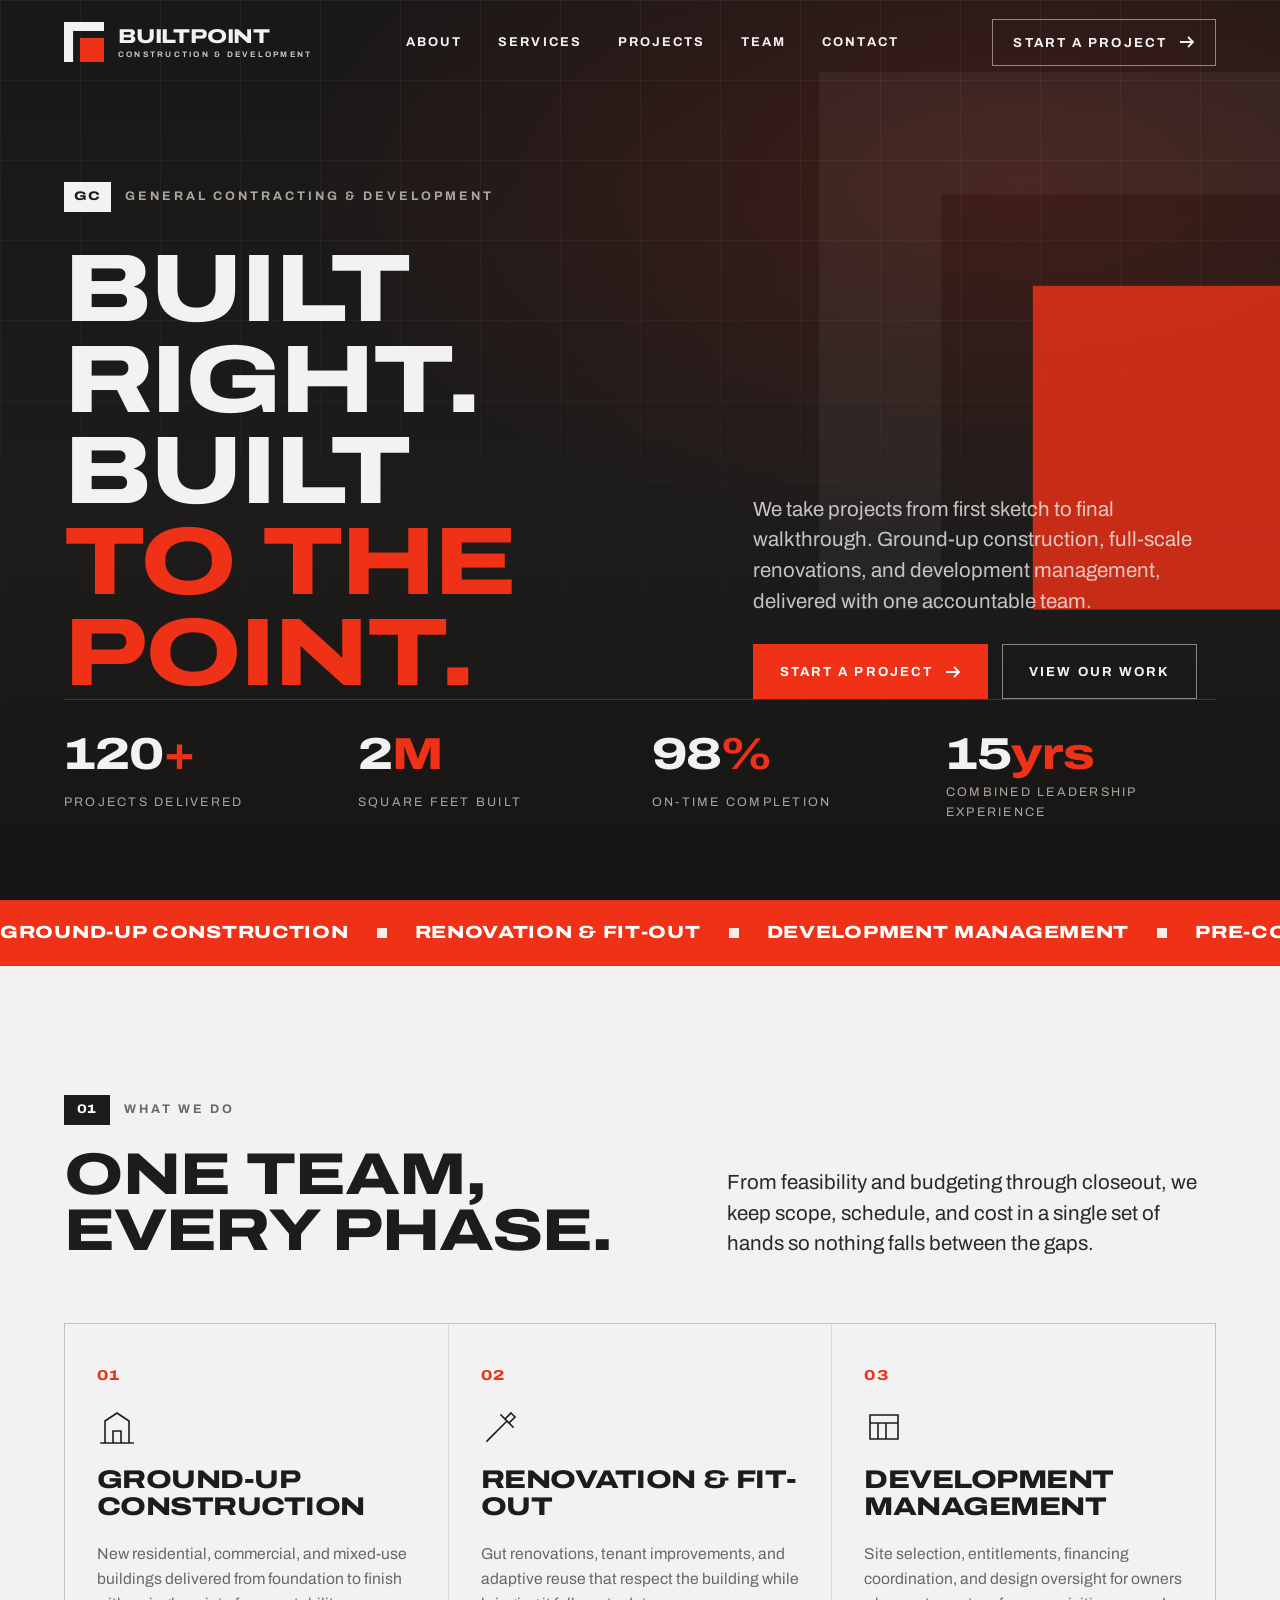
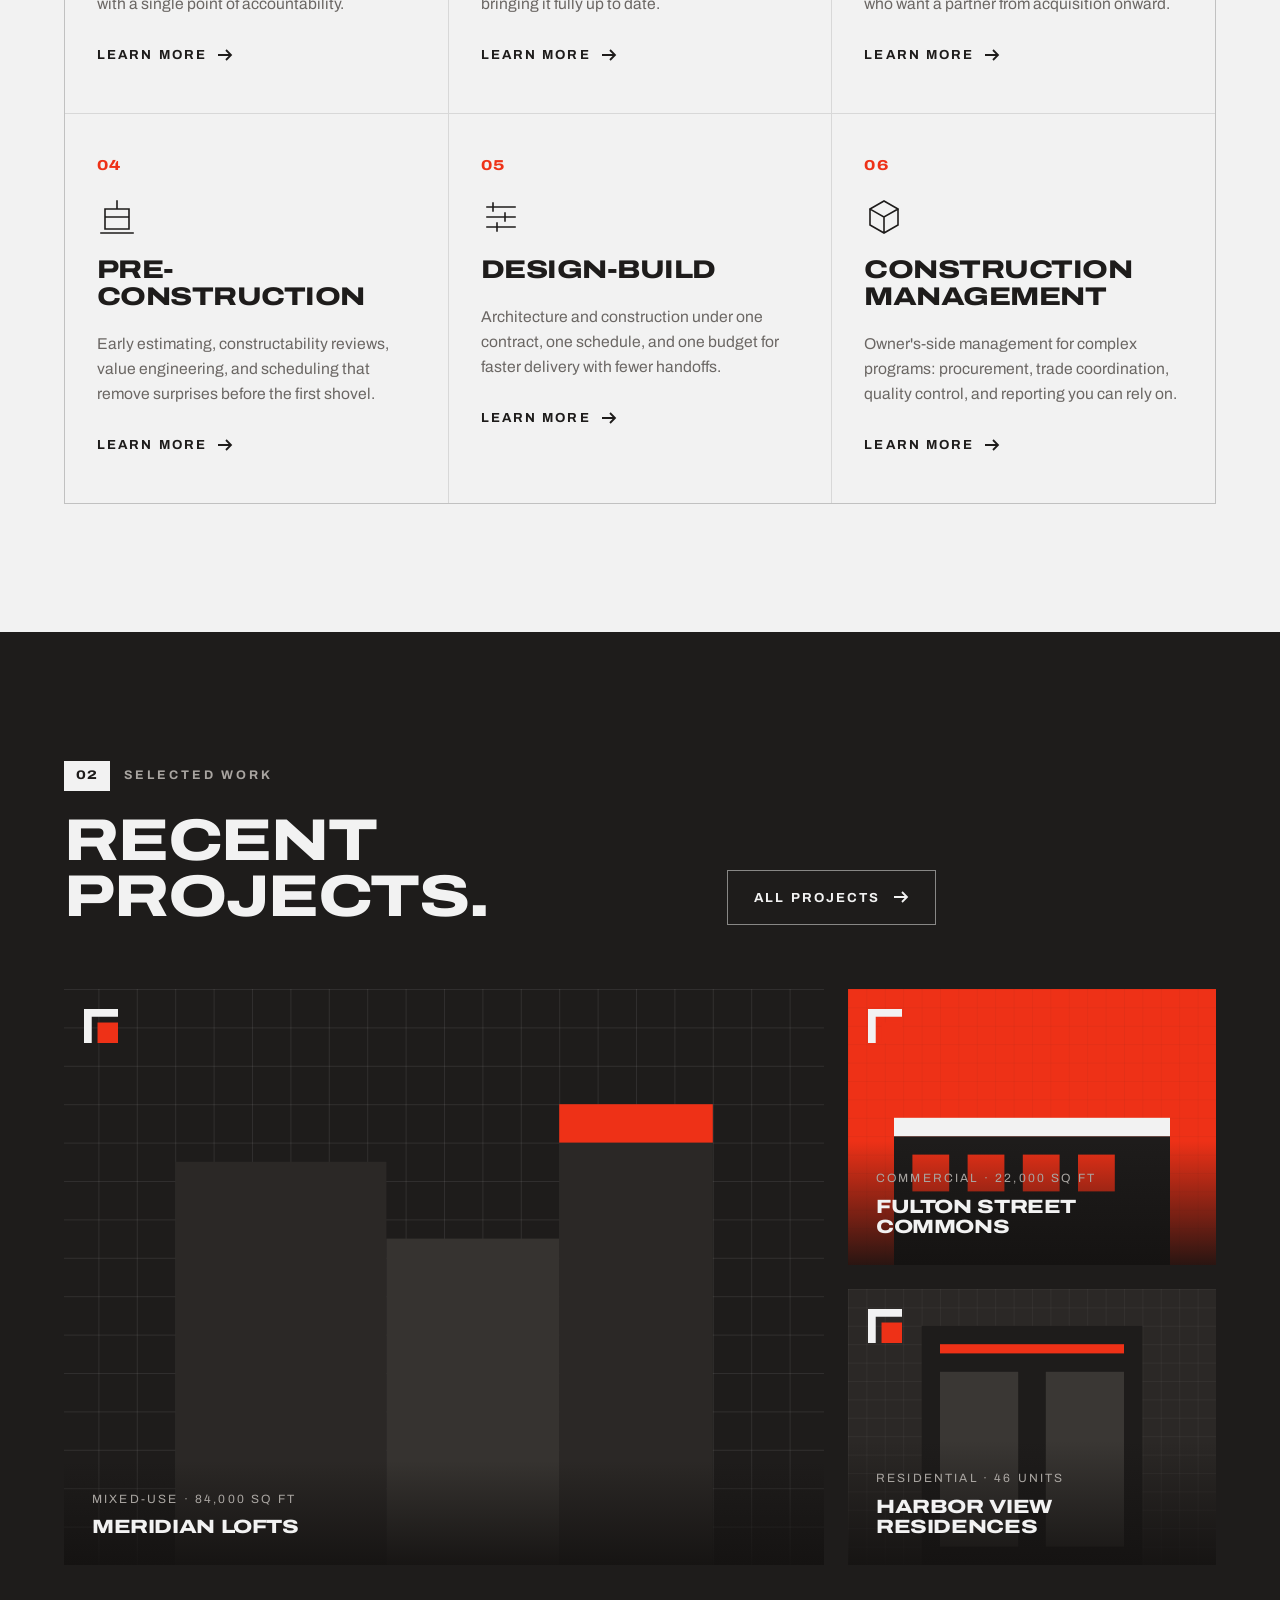
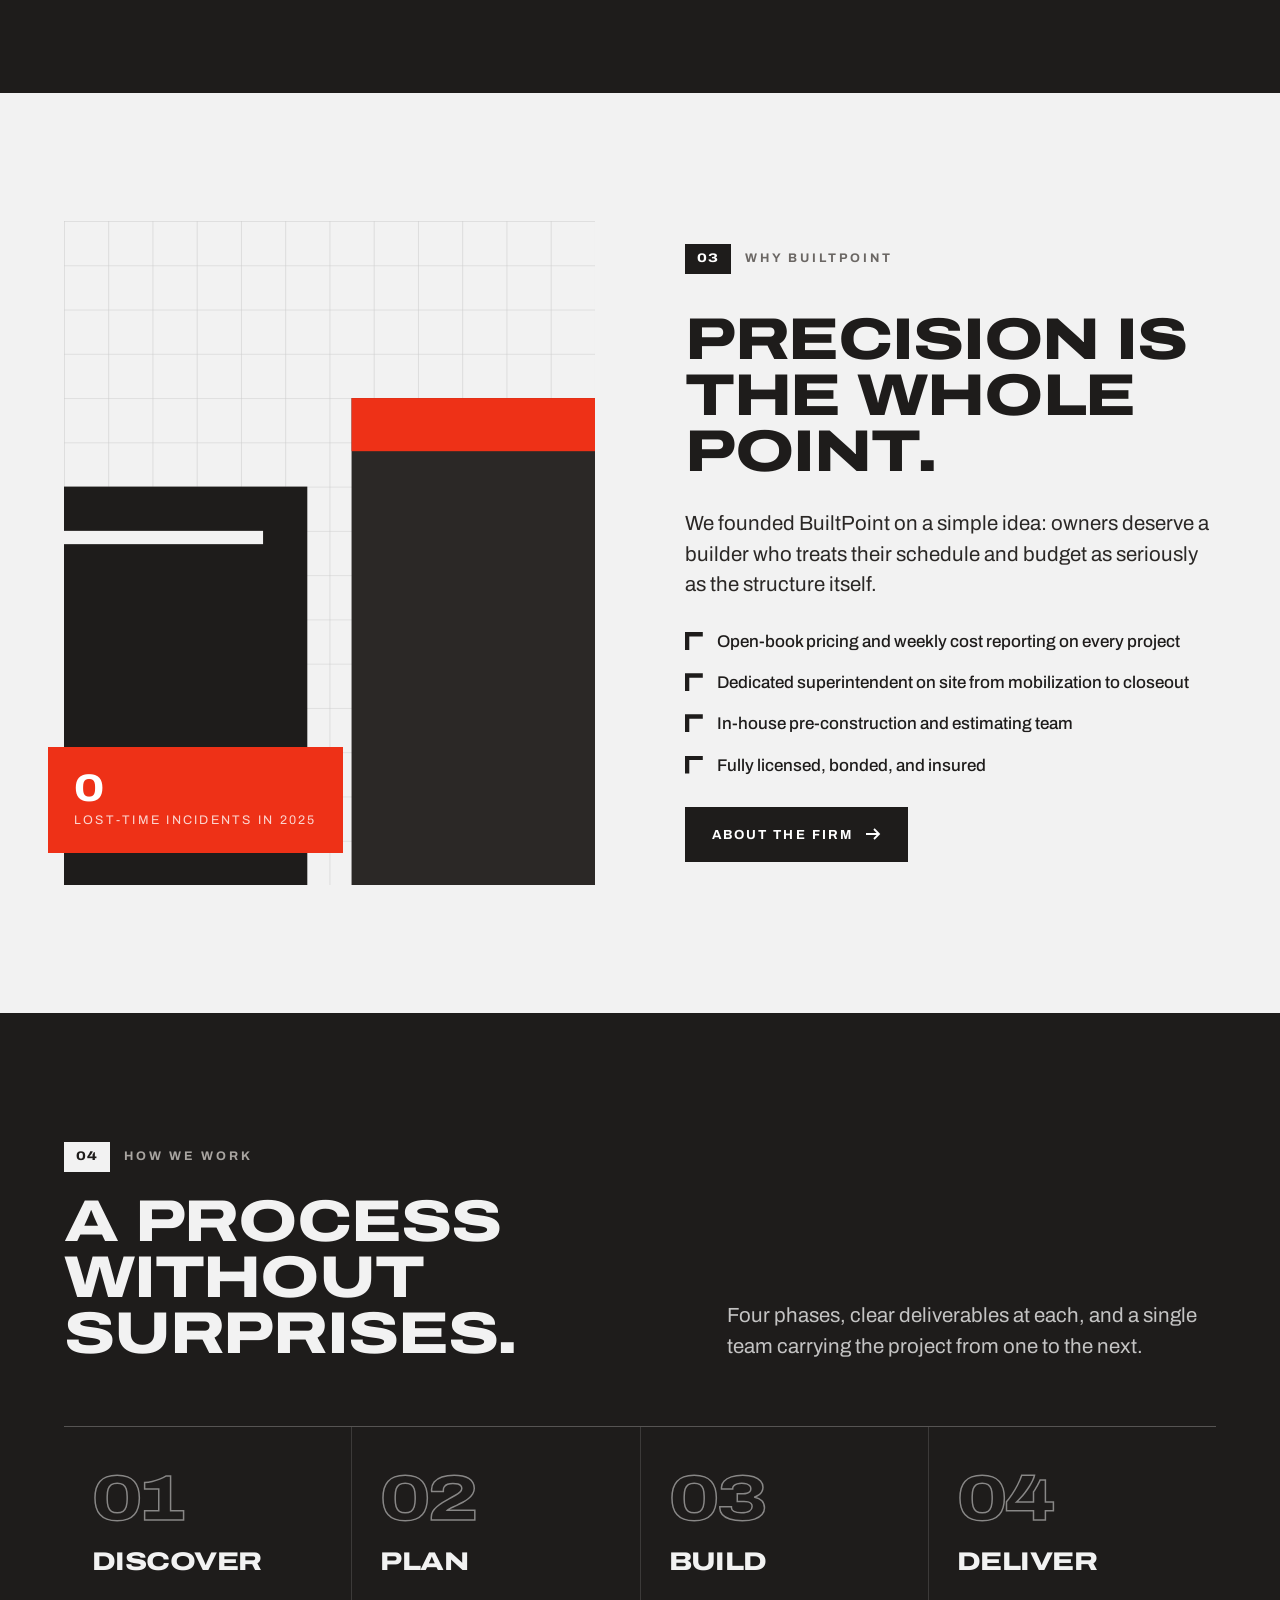
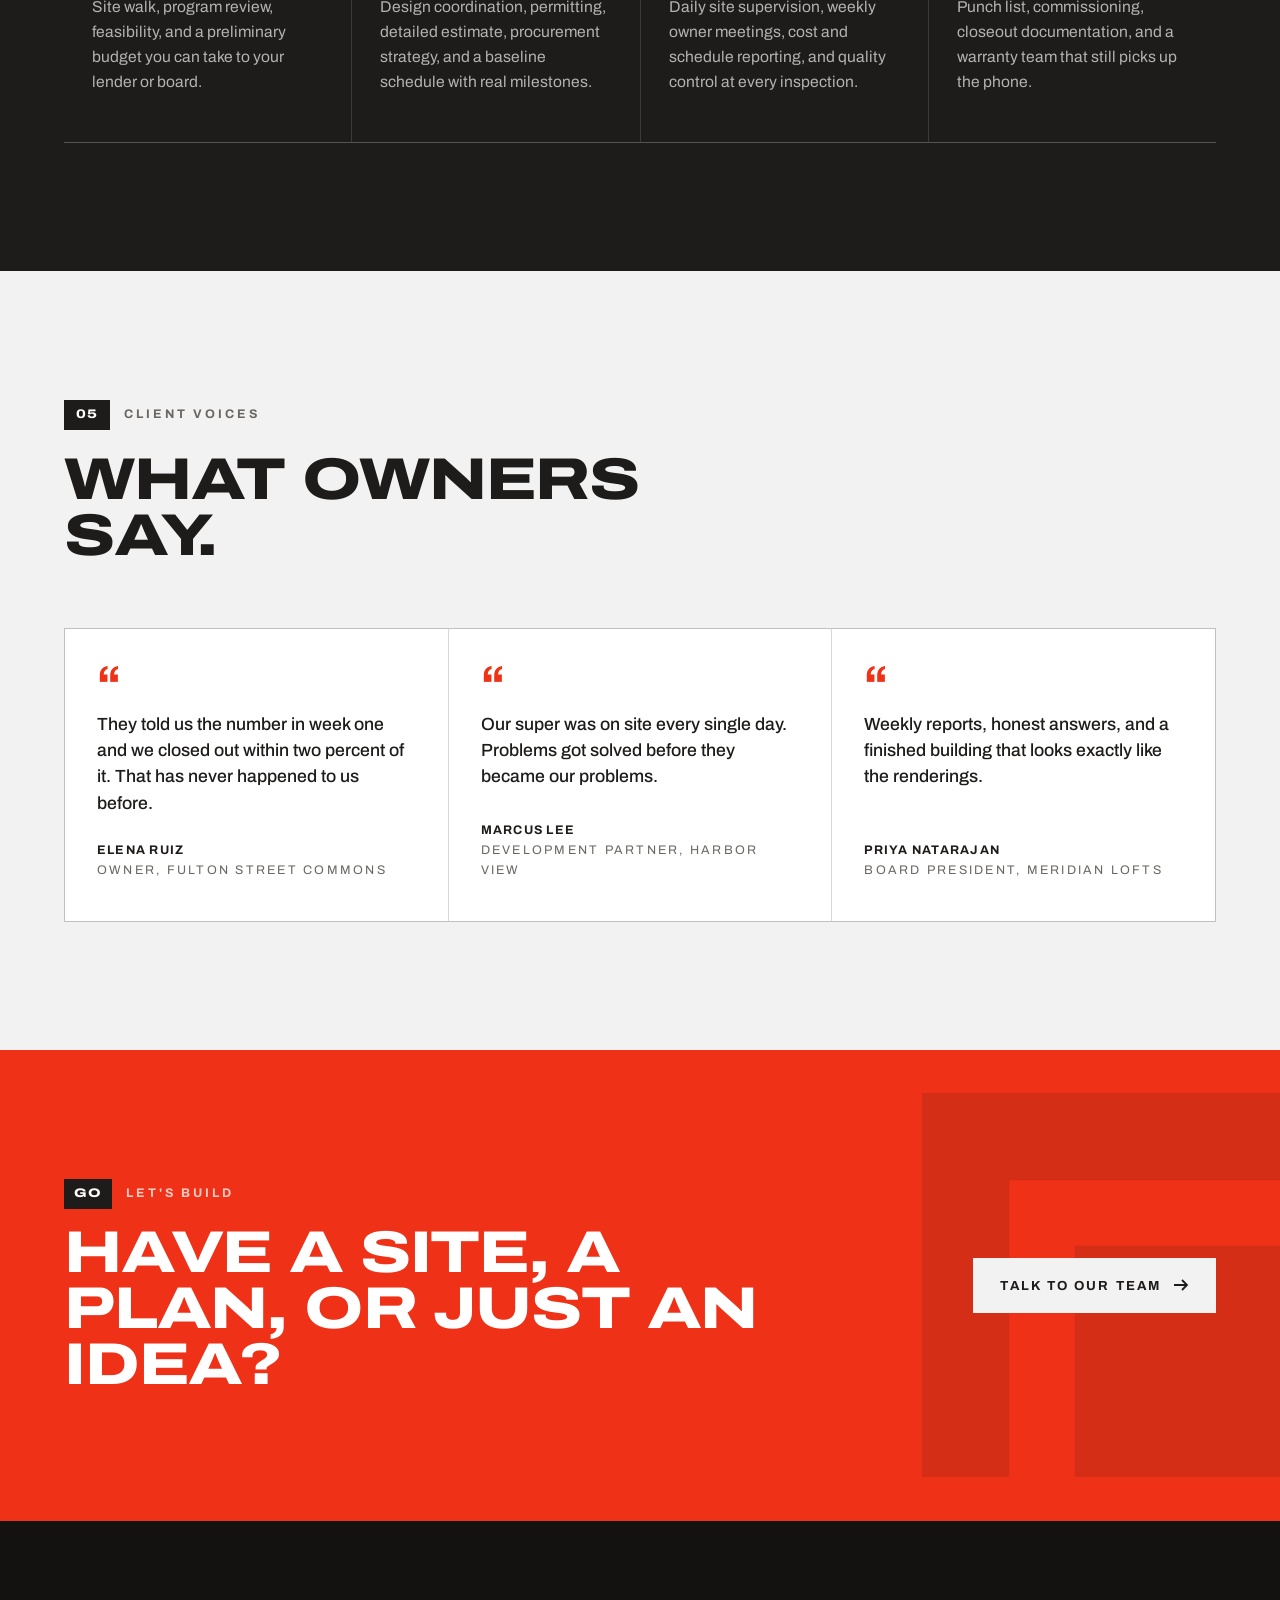
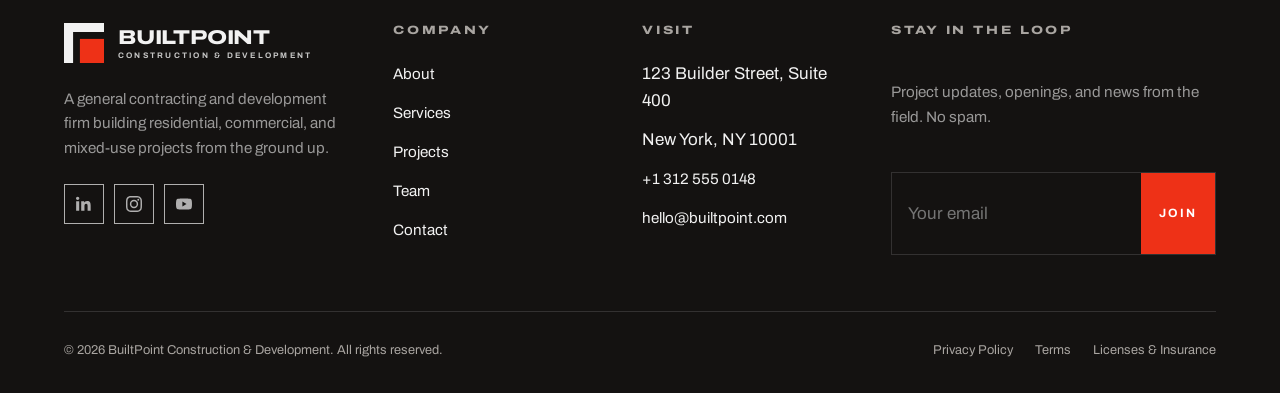
==== index.html @ 035e37ca "Build BuiltPoint Construction & Development marketing site Static six-page site (home, about, servic" ====
<!doctype html>
<html lang="en">
<head>
  <meta charset="utf-8">
  <meta name="viewport" content="width=device-width, initial-scale=1">
  <title>BuiltPoint Construction & Development — General Contractor</title>
  <meta name="description" content="BuiltPoint is a general contracting and development firm delivering residential, commercial, and mixed-use projects with precision, on schedule, and built to last.">
  <meta name="theme-color" content="#1e1c1b">
  <link rel="icon" type="image/svg+xml" href="favicon.svg">
  <link rel="preconnect" href="https://fonts.googleapis.com">
  <link rel="preconnect" href="https://fonts.gstatic.com" crossorigin>
  <link href="https://fonts.googleapis.com/css2?family=Archivo:wdth,wght@100..125,400..900&display=swap" rel="stylesheet">
  <link rel="stylesheet" href="css/styles.css">
  <meta property="og:title" content="BuiltPoint Construction & Development — General Contractor">
  <meta property="og:description" content="BuiltPoint is a general contracting and development firm delivering residential, commercial, and mixed-use projects with precision, on schedule, and built to last.">
  <meta property="og:type" content="website">
</head>
<body>
<header class="site-header">
  <div class="container">
    <a class="logo" href="index.html" aria-label="BuiltPoint Construction &amp; Development — home">
      <span class="logo__mark"><svg viewBox="0 0 176 176" aria-hidden="true"><path class="l" d="M0 0h176v40H40v136H0z"/><rect class="pt" x="70" y="70" width="106" height="106"/></svg></span>
      <span class="logo__word"><span class="logo__name">BuiltPoint</span><span class="logo__sub">Construction &amp; Development</span></span>
    </a>
    <nav class="nav" aria-label="Primary">
        <a href="about.html">About</a>
        <a href="services.html">Services</a>
        <a href="projects.html">Projects</a>
        <a href="team.html">Team</a>
        <a href="contact.html">Contact</a>
    </nav>
    <a class="btn btn--ghost header-cta" href="contact.html">Start a project <svg viewBox="0 0 16 16" fill="none" stroke="currentColor" stroke-width="1.8" aria-hidden="true"><path d="M1 8h13M9 3l5 5-5 5"/></svg></a>
    <button class="burger" aria-label="Open menu" aria-expanded="false" aria-controls="menu"><span></span><span></span><span></span></button>
  </div>
</header>
<div class="menu" id="menu">
  <nav class="menu__links" aria-label="Mobile">
    <a href="about.html">About</a>
    <a href="services.html">Services</a>
    <a href="projects.html">Projects</a>
    <a href="team.html">Team</a>
    <a href="contact.html">Contact</a>
  </nav>
  <div class="menu__meta">
    <div>
      <strong>BuiltPoint Construction &amp; Development</strong><br>
      123 Builder Street, Suite 400<br>New York, NY 10001<br>
      <a href="tel:+13125550148">+1 312 555 0148</a> · <a href="mailto:hello@builtpoint.com">hello@builtpoint.com</a>
    </div>
    <div class="social">
  <a href="#" aria-label="LinkedIn"><svg viewBox="0 0 24 24"><path d="M4.98 3.5C4.98 4.88 3.87 6 2.5 6S0 4.88 0 3.5 1.12 1 2.5 1s2.48 1.12 2.48 2.5zM.2 8h4.6v14H.2V8zm7.6 0h4.4v1.9h.1c.6-1.1 2.1-2.3 4.3-2.3 4.6 0 5.4 3 5.4 6.9V22h-4.6v-6.6c0-1.6 0-3.6-2.2-3.6s-2.5 1.7-2.5 3.5V22H7.8V8z"/></svg></a>
  <a href="#" aria-label="Instagram"><svg viewBox="0 0 24 24"><path d="M12 2.2c3.2 0 3.6 0 4.8.1 1.2.1 1.8.2 2.2.4.6.2 1 .5 1.4.9.4.4.7.8.9 1.4.2.4.4 1 .4 2.2.1 1.3.1 1.6.1 4.8s0 3.6-.1 4.8c-.1 1.2-.2 1.8-.4 2.2-.2.6-.5 1-.9 1.4-.4.4-.8.7-1.4.9-.4.2-1 .4-2.2.4-1.3.1-1.6.1-4.8.1s-3.6 0-4.8-.1c-1.2-.1-1.8-.2-2.2-.4-.6-.2-1-.5-1.4-.9-.4-.4-.7-.8-.9-1.4-.2-.4-.4-1-.4-2.2-.1-1.3-.1-1.6-.1-4.8s0-3.6.1-4.8c.1-1.2.2-1.8.4-2.2.2-.6.5-1 .9-1.4.4-.4.8-.7 1.4-.9.4-.2 1-.4 2.2-.4 1.2-.1 1.6-.1 4.8-.1M12 0C8.7 0 8.3 0 7.1.1 5.8.1 4.9.3 4.1.6c-.8.3-1.5.7-2.1 1.4C1.3 2.6.9 3.3.6 4.1.3 4.9.1 5.8.1 7.1 0 8.3 0 8.7 0 12s0 3.7.1 4.9c.1 1.3.3 2.2.6 2.9.3.8.7 1.5 1.4 2.1.6.7 1.3 1.1 2.1 1.4.8.3 1.6.5 2.9.6 1.2.1 1.6.1 4.9.1s3.7 0 4.9-.1c1.3-.1 2.2-.3 2.9-.6.8-.3 1.5-.7 2.1-1.4.7-.6 1.1-1.3 1.4-2.1.3-.8.5-1.6.6-2.9.1-1.2.1-1.6.1-4.9s0-3.7-.1-4.9c-.1-1.3-.3-2.2-.6-2.9-.3-.8-.7-1.5-1.4-2.1-.6-.7-1.3-1.1-2.1-1.4-.8-.3-1.6-.5-2.9-.6C15.7 0 15.3 0 12 0zm0 5.8a6.2 6.2 0 1 0 0 12.4 6.2 6.2 0 0 0 0-12.4zM12 16a4 4 0 1 1 0-8 4 4 0 0 1 0 8zm6.4-11.8a1.4 1.4 0 1 0 0 2.9 1.4 1.4 0 0 0 0-2.9z"/></svg></a>
  <a href="#" aria-label="YouTube"><svg viewBox="0 0 24 24"><path d="M23.5 6.2a3 3 0 0 0-2.1-2.1C19.5 3.6 12 3.6 12 3.6s-7.5 0-9.4.5A3 3 0 0 0 .5 6.2C0 8.1 0 12 0 12s0 3.9.5 5.8a3 3 0 0 0 2.1 2.1c1.9.5 9.4.5 9.4.5s7.5 0 9.4-.5a3 3 0 0 0 2.1-2.1c.5-1.9.5-5.8.5-5.8s0-3.9-.5-5.8zM9.6 15.6V8.4l6.2 3.6-6.2 3.6z"/></svg></a>
</div>
  </div>
</div>
<main>
  <section class="hero on-dark">
    <div class="hero__bg"></div>
    <div class="hero__grid"></div>
    <div class="hero__mark"><svg viewBox="0 0 176 176" aria-hidden="true"><path class="l" d="M0 0h176v40H40v136H0z"/><rect class="pt" x="70" y="70" width="106" height="106"/></svg></div>
    <div class="container">
      <div class="hero__inner">
        <div>
          <p class="eyebrow"><span class="tag">GC</span> General Contracting &amp; Development</p>
          <h1 class="mt-2">
            <span class="line"><span>Built</span></span>
            <span class="line"><span>right.</span></span>
            <span class="line"><span>Built <span class="accent">to the point.</span></span></span>
          </h1>
        </div>
        <div class="hero__copy reveal" data-delay="2">
          <p class="lead">We take projects from first sketch to final walkthrough. Ground-up construction, full-scale renovations, and development management, delivered with one accountable team.</p>
          <div class="btn-row">
            <a class="btn btn--red" href="contact.html">Start a project <svg viewBox="0 0 16 16" fill="none" stroke="currentColor" stroke-width="1.8" aria-hidden="true"><path d="M1 8h13M9 3l5 5-5 5"/></svg></a>
            <a class="btn btn--ghost-light" href="projects.html">View our work</a>
          </div>
        </div>
      </div>
      <div class="hero__bottom reveal" data-delay="3">
        <div class="stat"><div class="stat__num"><span data-count="120">0</span><span class="sup">+</span></div><div class="stat__label">Projects delivered</div></div>
        <div class="stat"><div class="stat__num"><span data-count="2">0</span><span class="sup">M</span></div><div class="stat__label">Square feet built</div></div>
        <div class="stat"><div class="stat__num"><span data-count="98">0</span><span class="sup">%</span></div><div class="stat__label">On-time completion</div></div>
        <div class="stat"><div class="stat__num"><span data-count="15">0</span><span class="sup">yrs</span></div><div class="stat__label">Combined leadership experience</div></div>
      </div>
    </div>
  </section>

  <div class="marquee on-red" aria-hidden="true">
    <div class="marquee__track">
      <span>Ground-up construction</span><span>Renovation &amp; fit-out</span><span>Development management</span><span>Pre-construction</span><span>Design-build</span><span>Construction management</span>
      <span>Ground-up construction</span><span>Renovation &amp; fit-out</span><span>Development management</span><span>Pre-construction</span><span>Design-build</span><span>Construction management</span>
    </div>
  </div>

  <section class="section" id="services">
    <div class="container">
      <div class="section-head reveal">
        <div>
          <p class="eyebrow"><span class="tag">01</span> What we do</p>
          <h2>One team, <br>every phase.</h2>
        </div>
        <p class="lead">From feasibility and budgeting through closeout, we keep scope, schedule, and cost in a single set of hands so nothing falls between the gaps.</p>
      </div>
      <div class="grid grid--3">
        <article class="service reveal">
          <span class="service__num">01</span>
          <div class="service__icon"><svg viewBox="0 0 40 40"><path d="M4 36h32M8 36V14l12-8 12 8v22M16 36V24h8v12"/></svg></div>
          <h3>Ground-Up Construction</h3>
          <p>New residential, commercial, and mixed-use buildings delivered from foundation to finish with a single point of accountability.</p>
          <a class="link-arrow" href="services.html#ground-up">Learn more <svg viewBox="0 0 16 16" fill="none" stroke="currentColor" stroke-width="1.8" aria-hidden="true"><path d="M1 8h13M9 3l5 5-5 5"/></svg></a>
        </article>
        <article class="service reveal" data-delay="1">
          <span class="service__num">02</span>
          <div class="service__icon"><svg viewBox="0 0 40 40"><path d="M6 34L26 14M20 8l12 12M14 26l-8 8M30 6l4 4-6 6-4-4z"/></svg></div>
          <h3>Renovation &amp; Fit-Out</h3>
          <p>Gut renovations, tenant improvements, and adaptive reuse that respect the building while bringing it fully up to date.</p>
          <a class="link-arrow" href="services.html#renovation">Learn more <svg viewBox="0 0 16 16" fill="none" stroke="currentColor" stroke-width="1.8" aria-hidden="true"><path d="M1 8h13M9 3l5 5-5 5"/></svg></a>
        </article>
        <article class="service reveal" data-delay="2">
          <span class="service__num">03</span>
          <div class="service__icon"><svg viewBox="0 0 40 40"><path d="M6 8h28v24H6zM6 16h28M14 16v16M22 16v16"/></svg></div>
          <h3>Development Management</h3>
          <p>Site selection, entitlements, financing coordination, and design oversight for owners who want a partner from acquisition onward.</p>
          <a class="link-arrow" href="services.html#development">Learn more <svg viewBox="0 0 16 16" fill="none" stroke="currentColor" stroke-width="1.8" aria-hidden="true"><path d="M1 8h13M9 3l5 5-5 5"/></svg></a>
        </article>
        <article class="service reveal">
          <span class="service__num">04</span>
          <div class="service__icon"><svg viewBox="0 0 40 40"><path d="M8 32V12h24v20zM8 20h24M20 4v8M4 36h32"/></svg></div>
          <h3>Pre-Construction</h3>
          <p>Early estimating, constructability reviews, value engineering, and scheduling that remove surprises before the first shovel.</p>
          <a class="link-arrow" href="services.html#preconstruction">Learn more <svg viewBox="0 0 16 16" fill="none" stroke="currentColor" stroke-width="1.8" aria-hidden="true"><path d="M1 8h13M9 3l5 5-5 5"/></svg></a>
        </article>
        <article class="service reveal" data-delay="1">
          <span class="service__num">05</span>
          <div class="service__icon"><svg viewBox="0 0 40 40"><path d="M6 10h28M6 20h28M6 30h28M12 6v8M24 16v8M16 26v8"/></svg></div>
          <h3>Design-Build</h3>
          <p>Architecture and construction under one contract, one schedule, and one budget for faster delivery with fewer handoffs.</p>
          <a class="link-arrow" href="services.html#design-build">Learn more <svg viewBox="0 0 16 16" fill="none" stroke="currentColor" stroke-width="1.8" aria-hidden="true"><path d="M1 8h13M9 3l5 5-5 5"/></svg></a>
        </article>
        <article class="service reveal" data-delay="2">
          <span class="service__num">06</span>
          <div class="service__icon"><svg viewBox="0 0 40 40"><path d="M20 4l14 8v16l-14 8-14-8V12zM20 20l14-8M20 20v16M20 20L6 12"/></svg></div>
          <h3>Construction Management</h3>
          <p>Owner's-side management for complex programs: procurement, trade coordination, quality control, and reporting you can rely on.</p>
          <a class="link-arrow" href="services.html#cm">Learn more <svg viewBox="0 0 16 16" fill="none" stroke="currentColor" stroke-width="1.8" aria-hidden="true"><path d="M1 8h13M9 3l5 5-5 5"/></svg></a>
        </article>
      </div>
    </div>
  </section>

  <section class="section on-dark">
    <div class="container">
      <div class="section-head reveal">
        <div>
          <p class="eyebrow"><span class="tag">02</span> Selected work</p>
          <h2>Recent <br>projects.</h2>
        </div>
        <div><a class="btn btn--ghost-light" href="projects.html">All projects <svg viewBox="0 0 16 16" fill="none" stroke="currentColor" stroke-width="1.8" aria-hidden="true"><path d="M1 8h13M9 3l5 5-5 5"/></svg></a></div>
      </div>
      <div class="projects projects--featured">
        <a class="project reveal" href="projects.html">
          <img src="assets/projects/p1.svg" alt="Rendering of the Meridian Lofts mixed-use development" loading="lazy">
          <div class="project__corner"><svg viewBox="0 0 176 176" aria-hidden="true"><path class="l" d="M0 0h176v40H40v136H0z"/><rect class="pt" x="70" y="70" width="106" height="106"/></svg></div>
          <div class="project__info"><div><span class="project__meta">Mixed-use · 84,000 sq ft</span><h3>Meridian Lofts</h3></div><span class="project__arrow"><svg viewBox="0 0 16 16" fill="none" stroke="currentColor" stroke-width="1.8" aria-hidden="true"><path d="M1 8h13M9 3l5 5-5 5"/></svg></span></div>
        </a>
        <a class="project reveal" data-delay="1" href="projects.html">
          <img src="assets/projects/p2.svg" alt="Rendering of the Fulton Street Commons retail project" loading="lazy">
          <div class="project__corner"><svg viewBox="0 0 176 176" aria-hidden="true"><path class="l" d="M0 0h176v40H40v136H0z"/><rect class="pt" x="70" y="70" width="106" height="106"/></svg></div>
          <div class="project__info"><div><span class="project__meta">Commercial · 22,000 sq ft</span><h3>Fulton Street Commons</h3></div><span class="project__arrow"><svg viewBox="0 0 16 16" fill="none" stroke="currentColor" stroke-width="1.8" aria-hidden="true"><path d="M1 8h13M9 3l5 5-5 5"/></svg></span></div>
        </a>
        <a class="project reveal" data-delay="2" href="projects.html">
          <img src="assets/projects/p3.svg" alt="Rendering of the Harbor View Residences" loading="lazy">
          <div class="project__corner"><svg viewBox="0 0 176 176" aria-hidden="true"><path class="l" d="M0 0h176v40H40v136H0z"/><rect class="pt" x="70" y="70" width="106" height="106"/></svg></div>
          <div class="project__info"><div><span class="project__meta">Residential · 46 units</span><h3>Harbor View Residences</h3></div><span class="project__arrow"><svg viewBox="0 0 16 16" fill="none" stroke="currentColor" stroke-width="1.8" aria-hidden="true"><path d="M1 8h13M9 3l5 5-5 5"/></svg></span></div>
        </a>
      </div>
    </div>
  </section>

  <section class="section">
    <div class="container">
      <div class="split">
        <div class="split__media reveal">
          <img src="assets/projects/p4.svg" alt="BuiltPoint crew on an active job site">
          <div class="badge"><div class="stat__num">0</div><div class="stat__label">Lost-time incidents in 2025</div></div>
        </div>
        <div class="split__copy reveal" data-delay="1">
          <p class="eyebrow"><span class="tag">03</span> Why BuiltPoint</p>
          <h2>Precision is the whole point.</h2>
          <p class="lead">We founded BuiltPoint on a simple idea: owners deserve a builder who treats their schedule and budget as seriously as the structure itself.</p>
          <ul class="checks">
            <li>Open-book pricing and weekly cost reporting on every project</li>
            <li>Dedicated superintendent on site from mobilization to closeout</li>
            <li>In-house pre-construction and estimating team</li>
            <li>Fully licensed, bonded, and insured</li>
          </ul>
          <div><a class="btn" href="about.html">About the firm <svg viewBox="0 0 16 16" fill="none" stroke="currentColor" stroke-width="1.8" aria-hidden="true"><path d="M1 8h13M9 3l5 5-5 5"/></svg></a></div>
        </div>
      </div>
    </div>
  </section>

  <section class="section on-dark">
    <div class="container">
      <div class="section-head reveal">
        <div>
          <p class="eyebrow"><span class="tag">04</span> How we work</p>
          <h2>A process <br>without surprises.</h2>
        </div>
        <p class="lead">Four phases, clear deliverables at each, and a single team carrying the project from one to the next.</p>
      </div>
      <div class="steps">
        <div class="step reveal"><div class="step__num">01</div><h3>Discover</h3><p>Site walk, program review, feasibility, and a preliminary budget you can take to your lender or board.</p></div>
        <div class="step reveal" data-delay="1"><div class="step__num">02</div><h3>Plan</h3><p>Design coordination, permitting, detailed estimate, procurement strategy, and a baseline schedule with real milestones.</p></div>
        <div class="step reveal" data-delay="2"><div class="step__num">03</div><h3>Build</h3><p>Daily site supervision, weekly owner meetings, cost and schedule reporting, and quality control at every inspection.</p></div>
        <div class="step reveal" data-delay="3"><div class="step__num">04</div><h3>Deliver</h3><p>Punch list, commissioning, closeout documentation, and a warranty team that still picks up the phone.</p></div>
      </div>
    </div>
  </section>

  <section class="section">
    <div class="container">
      <div class="section-head reveal">
        <div>
          <p class="eyebrow"><span class="tag">05</span> Client voices</p>
          <h2>What owners <br>say.</h2>
        </div>
      </div>
      <div class="testimonials">
        <div class="testimonial reveal">
          <blockquote>They told us the number in week one and we closed out within two percent of it. That has never happened to us before.</blockquote>
          <cite><strong>Elena Ruiz</strong>Owner, Fulton Street Commons</cite>
        </div>
        <div class="testimonial reveal" data-delay="1">
          <blockquote>Our super was on site every single day. Problems got solved before they became our problems.</blockquote>
          <cite><strong>Marcus Lee</strong>Development Partner, Harbor View</cite>
        </div>
        <div class="testimonial reveal" data-delay="2">
          <blockquote>Weekly reports, honest answers, and a finished building that looks exactly like the renderings.</blockquote>
          <cite><strong>Priya Natarajan</strong>Board President, Meridian Lofts</cite>
        </div>
      </div>
    </div>
  </section>

  <section class="section cta on-red">
    <div class="cta__mark"><svg viewBox="0 0 176 176" aria-hidden="true"><path class="l" d="M0 0h176v40H40v136H0z"/><rect class="pt" x="70" y="70" width="106" height="106"/></svg></div>
    <div class="container">
      <div class="reveal">
        <p class="eyebrow"><span class="tag">GO</span> Let's build</p>
        <h2 class="mt-1">Have a site, a plan, or just an idea?</h2>
      </div>
      <div class="reveal" data-delay="1"><a class="btn btn--light" href="contact.html">Talk to our team <svg viewBox="0 0 16 16" fill="none" stroke="currentColor" stroke-width="1.8" aria-hidden="true"><path d="M1 8h13M9 3l5 5-5 5"/></svg></a></div>
    </div>
  </section>
</main>

<footer class="site-footer">
  <div class="container">
    <div class="footer__top">
      <div class="footer__brand">
        <a class="logo" href="index.html">
          <span class="logo__mark"><svg viewBox="0 0 176 176" aria-hidden="true"><path class="l" d="M0 0h176v40H40v136H0z"/><rect class="pt" x="70" y="70" width="106" height="106"/></svg></span>
          <span class="logo__word"><span class="logo__name">BuiltPoint</span><span class="logo__sub">Construction &amp; Development</span></span>
        </a>
        <p>A general contracting and development firm building residential, commercial, and mixed-use projects from the ground up.</p>
        <div class="social">
  <a href="#" aria-label="LinkedIn"><svg viewBox="0 0 24 24"><path d="M4.98 3.5C4.98 4.88 3.87 6 2.5 6S0 4.88 0 3.5 1.12 1 2.5 1s2.48 1.12 2.48 2.5zM.2 8h4.6v14H.2V8zm7.6 0h4.4v1.9h.1c.6-1.1 2.1-2.3 4.3-2.3 4.6 0 5.4 3 5.4 6.9V22h-4.6v-6.6c0-1.6 0-3.6-2.2-3.6s-2.5 1.7-2.5 3.5V22H7.8V8z"/></svg></a>
  <a href="#" aria-label="Instagram"><svg viewBox="0 0 24 24"><path d="M12 2.2c3.2 0 3.6 0 4.8.1 1.2.1 1.8.2 2.2.4.6.2 1 .5 1.4.9.4.4.7.8.9 1.4.2.4.4 1 .4 2.2.1 1.3.1 1.6.1 4.8s0 3.6-.1 4.8c-.1 1.2-.2 1.8-.4 2.2-.2.6-.5 1-.9 1.4-.4.4-.8.7-1.4.9-.4.2-1 .4-2.2.4-1.3.1-1.6.1-4.8.1s-3.6 0-4.8-.1c-1.2-.1-1.8-.2-2.2-.4-.6-.2-1-.5-1.4-.9-.4-.4-.7-.8-.9-1.4-.2-.4-.4-1-.4-2.2-.1-1.3-.1-1.6-.1-4.8s0-3.6.1-4.8c.1-1.2.2-1.8.4-2.2.2-.6.5-1 .9-1.4.4-.4.8-.7 1.4-.9.4-.2 1-.4 2.2-.4 1.2-.1 1.6-.1 4.8-.1M12 0C8.7 0 8.3 0 7.1.1 5.8.1 4.9.3 4.1.6c-.8.3-1.5.7-2.1 1.4C1.3 2.6.9 3.3.6 4.1.3 4.9.1 5.8.1 7.1 0 8.3 0 8.7 0 12s0 3.7.1 4.9c.1 1.3.3 2.2.6 2.9.3.8.7 1.5 1.4 2.1.6.7 1.3 1.1 2.1 1.4.8.3 1.6.5 2.9.6 1.2.1 1.6.1 4.9.1s3.7 0 4.9-.1c1.3-.1 2.2-.3 2.9-.6.8-.3 1.5-.7 2.1-1.4.7-.6 1.1-1.3 1.4-2.1.3-.8.5-1.6.6-2.9.1-1.2.1-1.6.1-4.9s0-3.7-.1-4.9c-.1-1.3-.3-2.2-.6-2.9-.3-.8-.7-1.5-1.4-2.1-.6-.7-1.3-1.1-2.1-1.4-.8-.3-1.6-.5-2.9-.6C15.7 0 15.3 0 12 0zm0 5.8a6.2 6.2 0 1 0 0 12.4 6.2 6.2 0 0 0 0-12.4zM12 16a4 4 0 1 1 0-8 4 4 0 0 1 0 8zm6.4-11.8a1.4 1.4 0 1 0 0 2.9 1.4 1.4 0 0 0 0-2.9z"/></svg></a>
  <a href="#" aria-label="YouTube"><svg viewBox="0 0 24 24"><path d="M23.5 6.2a3 3 0 0 0-2.1-2.1C19.5 3.6 12 3.6 12 3.6s-7.5 0-9.4.5A3 3 0 0 0 .5 6.2C0 8.1 0 12 0 12s0 3.9.5 5.8a3 3 0 0 0 2.1 2.1c1.9.5 9.4.5 9.4.5s7.5 0 9.4-.5a3 3 0 0 0 2.1-2.1c.5-1.9.5-5.8.5-5.8s0-3.9-.5-5.8zM9.6 15.6V8.4l6.2 3.6-6.2 3.6z"/></svg></a>
</div>
      </div>
      <div class="footer__col">
        <h4>Company</h4>
        <ul>
          <li><a href="about.html">About</a></li>
          <li><a href="services.html">Services</a></li>
          <li><a href="projects.html">Projects</a></li>
          <li><a href="team.html">Team</a></li>
          <li><a href="contact.html">Contact</a></li>
        </ul>
      </div>
      <div class="footer__col">
        <h4>Visit</h4>
        <ul>
          <li>123 Builder Street, Suite 400</li>
          <li>New York, NY 10001</li>
          <li><a href="tel:+13125550148">+1 312 555 0148</a></li>
          <li><a href="mailto:hello@builtpoint.com">hello@builtpoint.com</a></li>
        </ul>
      </div>
      <div class="newsletter">
        <h4 class="footer__col-title" style="font-size:.75rem;letter-spacing:.22em;color:var(--mute-light)">Stay in the loop</h4>
        <p>Project updates, openings, and news from the field. No spam.</p>
        <form data-demo data-success="Subscribed. Welcome aboard.">
          <label class="sr-only" for="nl-email">Email address</label>
          <input id="nl-email" type="email" name="email" placeholder="Your email" required>
          <button type="submit">Join</button>
        </form>
        <div class="form__status" role="status"></div>
      </div>
    </div>
    <div class="footer__bottom">
      <div>© <span data-year>2026</span> BuiltPoint Construction &amp; Development. All rights reserved.</div>
      <div class="footer__legal">
        <a href="#">Privacy Policy</a>
        <a href="#">Terms</a>
        <a href="#">Licenses &amp; Insurance</a>
      </div>
    </div>
  </div>
</footer>
<script src="js/main.js"></script>
</body>
</html>
---- css/styles.css ----
/* ==========================================================================
   BuiltPoint Construction & Development — site styles
   ========================================================================== */

:root {
  --ink: #1e1c1b;
  --ink-2: #2b2826;
  --ink-3: #3a3734;
  --red: #ee3117;
  --red-dark: #c9260f;
  --paper: #f2f2f2;
  --paper-2: #e6e6e6;
  --white: #ffffff;
  --mute: #6b6764;
  --mute-light: #a9a5a1;
  --line: rgba(30, 28, 27, 0.12);
  --line-dark: rgba(242, 242, 242, 0.14);

  --font: "Archivo", "Helvetica Neue", Arial, sans-serif;
  --wide: 125%;

  --gutter: clamp(20px, 5vw, 72px);
  --max: 1440px;
  --radius: 2px;
  --ease: cubic-bezier(0.22, 1, 0.36, 1);
  --nav-h: 84px;
}

/* Reset ------------------------------------------------------------------ */
*, *::before, *::after { box-sizing: border-box; }
html { scroll-behavior: smooth; -webkit-text-size-adjust: 100%; }
body {
  margin: 0;
  font-family: var(--font);
  font-size: 17px;
  line-height: 1.6;
  color: var(--ink);
  background: var(--paper);
  -webkit-font-smoothing: antialiased;
  overflow-x: hidden;
}
img, svg { display: block; max-width: 100%; }
a { color: inherit; text-decoration: none; }
button { font: inherit; color: inherit; background: none; border: 0; cursor: pointer; }
h1, h2, h3, h4, p, ul { margin: 0; }
ul { padding: 0; list-style: none; }
::selection { background: var(--red); color: var(--white); }
:focus-visible { outline: 2px solid var(--red); outline-offset: 3px; }

/* Typography ------------------------------------------------------------- */
.display, h1, h2, h3, h4 {
  font-stretch: var(--wide);
  font-weight: 800;
  text-transform: uppercase;
  letter-spacing: -0.02em;
  line-height: 0.95;
}
h1, .h1 { font-size: clamp(2.8rem, 7.5vw, 7rem); }
h2, .h2 { font-size: clamp(2rem, 4.6vw, 4.25rem); }
h3, .h3 { font-size: clamp(1.25rem, 2vw, 1.75rem); line-height: 1.05; }
h4, .h4 { font-size: 1.05rem; letter-spacing: 0.02em; line-height: 1.2; }

.eyebrow {
  display: inline-flex;
  align-items: center;
  gap: 14px;
  font-size: 0.78rem;
  font-weight: 700;
  letter-spacing: 0.24em;
  text-transform: uppercase;
  color: var(--mute);
}
.eyebrow .tag {
  display: inline-grid;
  place-items: center;
  min-width: 46px;
  height: 30px;
  padding: 0 10px;
  background: var(--ink);
  color: var(--white);
  font-stretch: var(--wide);
  font-weight: 800;
  letter-spacing: 0.08em;
}
.on-dark .eyebrow { color: var(--mute-light); }
.on-dark .eyebrow .tag { background: var(--paper); color: var(--ink); }
.on-red .eyebrow { color: rgba(255,255,255,.75); }
.on-red .eyebrow .tag { background: var(--ink); color: var(--white); }

.lead { font-size: clamp(1.1rem, 1.6vw, 1.35rem); line-height: 1.5; color: var(--ink-2); }
.on-dark .lead { color: rgba(242,242,242,.78); }
.muted { color: var(--mute); }
.accent { color: var(--red); }
.outline-text {
  color: transparent;
  -webkit-text-stroke: 1.5px currentColor;
}

/* Layout ----------------------------------------------------------------- */
.container { width: min(100% - 2 * var(--gutter), var(--max)); margin-inline: auto; }
.section { padding-block: clamp(80px, 10vw, 150px); }
.section--tight { padding-block: clamp(56px, 7vw, 100px); }
.on-dark { background: var(--ink); color: var(--paper); }
.on-red { background: var(--red); color: var(--white); }
.on-white { background: var(--white); }

.section-head {
  display: grid;
  gap: 28px;
  margin-bottom: clamp(40px, 5vw, 72px);
}
@media (min-width: 900px) {
  .section-head { grid-template-columns: 1.3fr 1fr; align-items: end; }
  .section-head .lead { max-width: 52ch; }
}
.section-head h2 { margin-top: 22px; }

/* Buttons ---------------------------------------------------------------- */
.btn {
  display: inline-flex;
  align-items: center;
  gap: 12px;
  padding: 16px 26px;
  font-size: 0.82rem;
  font-weight: 700;
  letter-spacing: 0.16em;
  text-transform: uppercase;
  border: 1.5px solid var(--ink);
  background: var(--ink);
  color: var(--white);
  transition: background .35s var(--ease), color .35s var(--ease), border-color .35s var(--ease), transform .35s var(--ease);
}
.btn svg { width: 16px; height: 16px; transition: transform .35s var(--ease); }
.btn:hover { background: var(--red); border-color: var(--red); color: var(--white); }
.btn:hover svg { transform: translateX(4px); }
.btn--ghost { background: transparent; color: var(--ink); }
.btn--ghost:hover { background: var(--ink); border-color: var(--ink); }
.btn--light { background: var(--paper); border-color: var(--paper); color: var(--ink); }
.btn--light:hover { background: var(--red); border-color: var(--red); color: var(--white); }
.btn--ghost-light { background: transparent; border-color: rgba(242,242,242,.5); color: var(--paper); }
.btn--ghost-light:hover { background: var(--paper); border-color: var(--paper); color: var(--ink); }
.btn--red { background: var(--red); border-color: var(--red); }
.btn--red:hover { background: var(--ink); border-color: var(--ink); }
.btn-row { display: flex; flex-wrap: wrap; gap: 14px; }

.link-arrow {
  display: inline-flex; align-items: center; gap: 10px;
  font-size: 0.82rem; font-weight: 700; letter-spacing: 0.16em; text-transform: uppercase;
}
.link-arrow svg { width: 16px; height: 16px; transition: transform .35s var(--ease); }
.link-arrow:hover svg { transform: translateX(5px); }
.link-arrow:hover { color: var(--red); }

/* Header ----------------------------------------------------------------- */
.site-header {
  position: fixed;
  inset: 0 0 auto 0;
  z-index: 50;
  height: var(--nav-h);
  display: flex;
  align-items: center;
  color: var(--paper);
  transition: background .4s var(--ease), color .4s var(--ease), box-shadow .4s var(--ease), height .4s var(--ease);
}
.site-header .container { display: flex; align-items: center; justify-content: space-between; gap: 24px; }
.site-header.is-solid, .site-header.is-light {
  background: rgba(242, 242, 242, 0.92);
  backdrop-filter: blur(14px);
  -webkit-backdrop-filter: blur(14px);
  color: var(--ink);
  box-shadow: 0 1px 0 var(--line);
}
.site-header.is-solid { height: 72px; }
body.menu-open .site-header { z-index: 60; color: var(--paper); background: transparent; box-shadow: none; backdrop-filter: none; -webkit-backdrop-filter: none; }

.logo { display: inline-flex; align-items: center; gap: 14px; }
.logo__mark { width: 40px; height: 40px; }
.logo__mark .l { fill: currentColor; }
.logo__mark .pt { fill: var(--red); }
.logo__word {
  display: flex; flex-direction: column; line-height: 1;
}
.logo__name {
  font-stretch: var(--wide); font-weight: 800; font-size: 1.25rem; letter-spacing: -0.01em; text-transform: uppercase;
}
.logo__sub {
  font-size: 0.5rem; font-weight: 700; letter-spacing: 0.28em; text-transform: uppercase; margin-top: 5px; opacity: .8;
}

.nav { display: none; align-items: center; gap: 36px; }
.nav a {
  position: relative;
  font-size: 0.8rem; font-weight: 700; letter-spacing: 0.16em; text-transform: uppercase;
  padding: 6px 0;
}
.nav a::after {
  content: ""; position: absolute; left: 0; right: 0; bottom: 0; height: 2px;
  background: var(--red); transform: scaleX(0); transform-origin: left;
  transition: transform .35s var(--ease);
}
.nav a:hover::after, .nav a[aria-current="page"]::after { transform: scaleX(1); }
.header-cta { display: none; }
@media (min-width: 1024px) {
  .nav { display: flex; }
  .header-cta { display: inline-flex; }
  .site-header .btn { padding: 12px 20px; }
  .site-header:not(.is-solid):not(.is-light) .btn--ghost { border-color: rgba(242,242,242,.5); color: var(--paper); }
  .site-header:not(.is-solid):not(.is-light) .btn--ghost:hover { background: var(--paper); border-color: var(--paper); color: var(--ink); }
}

.burger {
  position: relative; z-index: 60;
  width: 46px; height: 46px; display: grid; place-items: center;
}
.burger span {
  position: absolute; width: 26px; height: 2px; background: currentColor;
  transition: transform .4s var(--ease), opacity .3s;
}
.burger span:nth-child(1) { transform: translateY(-7px); }
.burger span:nth-child(3) { transform: translateY(7px); }
body.menu-open .burger span:nth-child(1) { transform: rotate(45deg); }
body.menu-open .burger span:nth-child(2) { opacity: 0; }
body.menu-open .burger span:nth-child(3) { transform: rotate(-45deg); }
@media (min-width: 1024px) { .burger { display: none; } }

/* Mobile overlay menu */
.menu {
  position: fixed; inset: 0; z-index: 55;
  background: var(--ink); color: var(--paper);
  display: grid; grid-template-rows: 1fr auto;
  padding: calc(var(--nav-h) + 24px) var(--gutter) 40px;
  clip-path: inset(0 0 100% 0);
  transition: clip-path .6s var(--ease);
  overflow: auto;
}
body.menu-open .menu { clip-path: inset(0 0 0 0); }
body.menu-open { overflow: hidden; }
.menu__links a {
  display: block; padding: 10px 0;
  font-stretch: var(--wide); font-weight: 800; text-transform: uppercase;
  font-size: clamp(2rem, 9vw, 4rem); line-height: 1;
  letter-spacing: -0.02em;
  transform: translateY(30px); opacity: 0;
  transition: transform .6s var(--ease), opacity .6s var(--ease), color .3s;
}
.menu__links a:hover, .menu__links a[aria-current="page"] { color: var(--red); }
body.menu-open .menu__links a { transform: none; opacity: 1; }
body.menu-open .menu__links a:nth-child(2) { transition-delay: .05s; }
body.menu-open .menu__links a:nth-child(3) { transition-delay: .1s; }
body.menu-open .menu__links a:nth-child(4) { transition-delay: .15s; }
body.menu-open .menu__links a:nth-child(5) { transition-delay: .2s; }
body.menu-open .menu__links a:nth-child(6) { transition-delay: .25s; }
.menu__meta {
  display: grid; gap: 20px; padding-top: 32px; border-top: 1px solid var(--line-dark);
  font-size: 0.9rem; color: rgba(242,242,242,.7);
}
@media (min-width: 640px) { .menu__meta { grid-template-columns: 1fr 1fr; } }

/* Social icons */
.social { display: flex; gap: 10px; }
.social a {
  width: 40px; height: 40px; display: grid; place-items: center;
  border: 1px solid currentColor; opacity: .7; transition: opacity .3s, background .3s, color .3s;
}
.social a:hover { opacity: 1; background: var(--red); border-color: var(--red); color: var(--white); }
.social svg { width: 16px; height: 16px; fill: currentColor; }

/* Hero ------------------------------------------------------------------- */
.hero {
  position: relative;
  min-height: 100svh;
  display: grid;
  align-items: end;
  padding-top: calc(var(--nav-h) + 40px);
  padding-bottom: clamp(40px, 6vw, 80px);
  overflow: hidden;
  isolation: isolate;
}
.hero__bg {
  position: absolute; inset: 0; z-index: -2;
  background:
    radial-gradient(1200px 600px at 80% 20%, rgba(238,49,23,.18), transparent 60%),
    linear-gradient(180deg, #1a1817 0%, var(--ink) 60%, #171514 100%);
}
.hero__grid {
  position: absolute; inset: 0; z-index: -1;
  background-image:
    linear-gradient(to right, rgba(242,242,242,.06) 1px, transparent 1px),
    linear-gradient(to bottom, rgba(242,242,242,.06) 1px, transparent 1px);
  background-size: 80px 80px;
  mask-image: linear-gradient(to bottom, rgba(0,0,0,.9), transparent 90%);
  -webkit-mask-image: linear-gradient(to bottom, rgba(0,0,0,.9), transparent 90%);
}
.hero__mark {
  position: absolute; right: -6vw; top: 8vh; z-index: -1;
  width: clamp(320px, 42vw, 680px); opacity: .9;
  animation: float 12s ease-in-out infinite;
}
.hero__mark .l { fill: rgba(242,242,242,.05); }
.hero__mark .pt { fill: var(--red); opacity: .9; }
@keyframes float { 0%,100% { transform: translateY(0); } 50% { transform: translateY(-16px); } }

.hero__inner { display: grid; gap: 40px; }
.hero h1 { max-width: 14ch; }
.hero h1 .line { display: block; overflow: hidden; }
.hero h1 .line span { display: block; transform: translateY(110%); animation: rise 1s var(--ease) forwards; }
.hero h1 .line:nth-child(2) span { animation-delay: .1s; }
.hero h1 .line:nth-child(3) span { animation-delay: .2s; }
@keyframes rise { to { transform: none; } }
.hero__copy { display: grid; gap: 28px; max-width: 54ch; }
.hero__bottom {
  display: grid; gap: 24px; padding-top: 32px; border-top: 1px solid var(--line-dark);
}
@media (min-width: 900px) {
  .hero__inner { grid-template-columns: 1.4fr 1fr; align-items: end; }
  .hero__bottom { grid-template-columns: repeat(4, 1fr); }
}
.stat { display: grid; gap: 6px; }
.stat__num {
  font-stretch: var(--wide); font-weight: 800; font-size: clamp(2rem, 3.5vw, 3rem); line-height: 1; letter-spacing: -0.02em;
}
.stat__num .sup { color: var(--red); }
.stat__label { font-size: 0.78rem; letter-spacing: 0.18em; text-transform: uppercase; color: var(--mute-light); }

/* Page hero (inner pages) */
.page-hero {
  padding-top: calc(var(--nav-h) + clamp(60px, 8vw, 120px));
  padding-bottom: clamp(48px, 6vw, 96px);
  position: relative; overflow: hidden;
}
.page-hero .crumbs {
  display: flex; gap: 12px; font-size: .78rem; letter-spacing: .18em; text-transform: uppercase; color: var(--mute-light); margin-bottom: 28px;
}
.page-hero .crumbs a:hover { color: var(--red); }
.page-hero h1 { margin-top: 20px; }
.page-hero .lead { margin-top: 28px; max-width: 60ch; }
.page-hero__mark { position: absolute; right: -4vw; bottom: -10vw; width: 36vw; min-width: 280px; z-index: 0; pointer-events: none; }
.page-hero__mark .l { fill: rgba(242,242,242,.04); }
.page-hero__mark .pt { fill: var(--red); opacity: .25; }
.page-hero .container { position: relative; z-index: 1; }

/* Marquee ---------------------------------------------------------------- */
.marquee {
  overflow: hidden; white-space: nowrap; padding: 18px 0;
  border-top: 1px solid rgba(0,0,0,.08); border-bottom: 1px solid rgba(0,0,0,.08);
}
.marquee__track { display: inline-flex; gap: 0; animation: marquee 40s linear infinite; }
.marquee:hover .marquee__track { animation-play-state: paused; }
.marquee span {
  display: inline-flex; align-items: center; gap: 28px; padding-right: 28px;
  font-stretch: var(--wide); font-weight: 800; text-transform: uppercase; font-size: 1.1rem; letter-spacing: .04em;
}
.marquee span::after { content: ""; width: 10px; height: 10px; background: currentColor; opacity: .9; }
@keyframes marquee { to { transform: translateX(-50%); } }

/* Services grid ---------------------------------------------------------- */
.grid { display: grid; gap: 1px; background: var(--line); border: 1px solid var(--line); }
.grid--3 { grid-template-columns: 1fr; }
@media (min-width: 700px) { .grid--3 { grid-template-columns: repeat(2, 1fr); } }
@media (min-width: 1100px) { .grid--3 { grid-template-columns: repeat(3, 1fr); } }

.service {
  position: relative; background: var(--paper); padding: 40px 32px 48px;
  display: grid; gap: 20px; align-content: start;
  overflow: hidden; transition: background .4s var(--ease);
}
.service::before {
  content: ""; position: absolute; left: 0; top: 0; width: 100%; height: 4px; background: var(--red);
  transform: scaleX(0); transform-origin: left; transition: transform .5s var(--ease);
}
.service:hover { background: var(--white); }
.service:hover::before { transform: scaleX(1); }
.service__num {
  font-stretch: var(--wide); font-weight: 800; font-size: .9rem; letter-spacing: .1em; color: var(--red);
}
.service__icon { width: 40px; height: 40px; color: var(--ink); }
.service__icon svg { width: 100%; height: 100%; fill: none; stroke: currentColor; stroke-width: 1.6; stroke-linecap: square; }
.service p { color: var(--mute); font-size: .98rem; }
.service .link-arrow { margin-top: 8px; }

/* Projects --------------------------------------------------------------- */
.projects { display: grid; gap: 24px; }
@media (min-width: 760px) { .projects { grid-template-columns: repeat(2, 1fr); } }
@media (min-width: 1100px) { .projects { grid-template-columns: repeat(3, 1fr); } }
.projects--featured .project:first-child { grid-column: 1 / -1; }
@media (min-width: 1100px) {
  .projects--featured .project:first-child { grid-column: span 2; grid-row: span 2; }
}
.project { position: relative; display: block; overflow: hidden; background: var(--ink); color: var(--paper); aspect-ratio: 4 / 3; }
.projects--featured .project:first-child { aspect-ratio: 16 / 10; }
@media (min-width: 1100px) { .projects--featured .project:first-child { aspect-ratio: auto; } }
.project img { width: 100%; height: 100%; object-fit: cover; transition: transform 1s var(--ease), filter .6s; }
.project:hover img { transform: scale(1.05); }
.project__info {
  position: absolute; inset: auto 0 0 0; padding: 28px;
  background: linear-gradient(to top, rgba(20,18,17,.9), rgba(20,18,17,0));
  display: flex; justify-content: space-between; align-items: end; gap: 16px;
}
.project__info h3 { font-size: 1.2rem; }
.project__meta { font-size: .75rem; letter-spacing: .18em; text-transform: uppercase; color: var(--mute-light); margin-bottom: 8px; display: block; }
.project__arrow {
  flex: none; width: 48px; height: 48px; display: grid; place-items: center;
  background: var(--red); color: var(--white);
  transform: translateY(12px); opacity: 0; transition: transform .5s var(--ease), opacity .5s;
}
.project:hover .project__arrow { transform: none; opacity: 1; }
.project__arrow svg { width: 18px; height: 18px; }
.project__corner { position: absolute; top: 20px; left: 20px; width: 34px; }
.project__corner .l { fill: var(--paper); }
.project__corner .pt { fill: var(--red); }

.filters { display: flex; flex-wrap: wrap; gap: 8px; margin-bottom: 40px; }
.filters button {
  padding: 10px 18px; font-size: .78rem; font-weight: 700; letter-spacing: .16em; text-transform: uppercase;
  border: 1px solid var(--line); transition: all .3s var(--ease);
}
.filters button:hover { border-color: var(--ink); }
.filters button.is-active { background: var(--ink); color: var(--white); border-color: var(--ink); }
.project.is-hidden { display: none; }

/* Split / About ---------------------------------------------------------- */
.split { display: grid; gap: 48px; align-items: center; }
@media (min-width: 960px) { .split { grid-template-columns: 1fr 1fr; gap: clamp(48px, 7vw, 120px); } }
.split__media { position: relative; }
.split__media img { width: 100%; aspect-ratio: 4 / 5; object-fit: cover; }
.split__media .badge {
  position: absolute; left: -16px; bottom: 32px; background: var(--red); color: var(--white);
  padding: 22px 26px; display: grid; gap: 4px;
}
.badge .stat__num { font-size: 2.4rem; }
.badge .stat__label { color: rgba(255,255,255,.8); }
.split__copy { display: grid; gap: 28px; }
.split__copy h2 { margin-top: 10px; }
.checks { display: grid; gap: 14px; }
.checks li { display: flex; gap: 14px; align-items: start; font-weight: 500; }
.checks li::before {
  content: ""; flex: none; width: 18px; height: 18px; margin-top: 4px; background: var(--ink);
  clip-path: polygon(0 0, 100% 0, 100% 25%, 25% 25%, 25% 100%, 0 100%);
}
.on-dark .checks li::before { background: var(--red); }

.quote {
  font-stretch: var(--wide); font-weight: 800; text-transform: uppercase;
  font-size: clamp(1.6rem, 3.4vw, 3rem); line-height: 1.05; letter-spacing: -0.02em;
  max-width: 24ch;
}
.quote .accent { color: var(--red); }

/* Process ---------------------------------------------------------------- */
.steps { display: grid; gap: 1px; background: var(--line-dark); border-top: 1px solid var(--line-dark); border-bottom: 1px solid var(--line-dark); }
@media (min-width: 760px) { .steps { grid-template-columns: repeat(2, 1fr); } }
@media (min-width: 1100px) { .steps { grid-template-columns: repeat(4, 1fr); } }
.step { background: var(--ink); padding: 40px 28px 48px; display: grid; gap: 18px; align-content: start; }
.step__num {
  font-stretch: var(--wide); font-weight: 800; font-size: clamp(3rem, 5vw, 4.5rem); line-height: 1; letter-spacing: -0.03em;
  color: transparent; -webkit-text-stroke: 1.5px rgba(242,242,242,.5);
  transition: color .4s, -webkit-text-stroke-color .4s;
}
.step:hover .step__num { color: var(--red); -webkit-text-stroke-color: var(--red); }
.step p { color: rgba(242,242,242,.7); font-size: .98rem; }

/* Values ----------------------------------------------------------------- */
.values { display: grid; gap: 0; border-top: 1px solid var(--line); }
.value { display: grid; gap: 14px; padding: 36px 0; border-bottom: 1px solid var(--line); }
@media (min-width: 900px) { .value { grid-template-columns: 120px 1fr 1.6fr; gap: 32px; align-items: start; } }
.value__num { font-stretch: var(--wide); font-weight: 800; color: var(--red); letter-spacing: .1em; font-size: .9rem; }
.value p { color: var(--mute); }

/* Team ------------------------------------------------------------------- */
.leaders { display: grid; gap: 40px; }
@media (min-width: 900px) { .leaders { grid-template-columns: 1fr 1fr; gap: 48px; } }
.leader { display: grid; gap: 24px; }
@media (min-width: 600px) { .leader { grid-template-columns: 240px 1fr; align-items: start; } }
.leader__photo { position: relative; aspect-ratio: 1; overflow: hidden; background: var(--ink-2); }
.leader__photo img { width: 100%; height: 100%; object-fit: cover; filter: grayscale(1) contrast(1.05); transition: filter .6s, transform 1s var(--ease); }
.leader:hover .leader__photo img { filter: none; transform: scale(1.04); }
.leader__body { display: grid; gap: 12px; }
.leader__title { font-size: .78rem; letter-spacing: .2em; text-transform: uppercase; color: var(--red); font-weight: 700; }
.leader__body p { color: var(--mute); font-size: .98rem; }
.leader__links { display: flex; gap: 18px; margin-top: 6px; }

.team { display: grid; gap: 28px 20px; grid-template-columns: repeat(2, 1fr); }
@media (min-width: 760px) { .team { grid-template-columns: repeat(3, 1fr); } }
@media (min-width: 1100px) { .team { grid-template-columns: repeat(4, 1fr); gap: 40px 28px; } }
.member { text-align: left; display: grid; gap: 14px; width: 100%; }
.member__photo { position: relative; aspect-ratio: 1; overflow: hidden; background: var(--ink-2); }
.member__photo img { width: 100%; height: 100%; object-fit: cover; filter: grayscale(1) contrast(1.05); transition: filter .6s, transform 1s var(--ease); }
.member:hover .member__photo img, .member:focus-visible .member__photo img { filter: none; transform: scale(1.05); }
.member__photo::after {
  content: ""; position: absolute; inset: auto 0 0 0; height: 4px; background: var(--red);
  transform: scaleX(0); transform-origin: left; transition: transform .5s var(--ease);
}
.member:hover .member__photo::after, .member:focus-visible .member__photo::after { transform: scaleX(1); }
.member__name { font-stretch: var(--wide); font-weight: 800; text-transform: uppercase; font-size: 1rem; letter-spacing: 0; }
.member__role { font-size: .78rem; letter-spacing: .16em; text-transform: uppercase; color: var(--mute); margin-top: 4px; }

/* Modal */
.modal { position: fixed; inset: 0; z-index: 80; display: grid; place-items: center; padding: 20px; visibility: hidden; opacity: 0; transition: opacity .4s, visibility .4s; }
.modal.is-open { visibility: visible; opacity: 1; }
.modal__backdrop { position: absolute; inset: 0; background: rgba(20,18,17,.82); backdrop-filter: blur(6px); }
.modal__panel {
  position: relative; width: min(100%, 860px); max-height: 90vh; overflow: auto;
  background: var(--paper); color: var(--ink);
  display: grid; transform: translateY(24px); transition: transform .5s var(--ease);
}
@media (min-width: 720px) { .modal__panel { grid-template-columns: 320px 1fr; } }
.modal.is-open .modal__panel { transform: none; }
.modal__photo { aspect-ratio: 1; background: var(--ink-2); }
.modal__photo img { width: 100%; height: 100%; object-fit: cover; }
.modal__body { padding: 36px; display: grid; gap: 16px; align-content: start; }
.modal__body p { color: var(--mute); }
.modal__close { position: absolute; top: 12px; right: 12px; width: 44px; height: 44px; display: grid; place-items: center; background: var(--ink); color: var(--white); }
.modal__close:hover { background: var(--red); }

/* Testimonials ----------------------------------------------------------- */
.testimonials { display: grid; gap: 1px; background: var(--line); border: 1px solid var(--line); }
@media (min-width: 900px) { .testimonials { grid-template-columns: repeat(3, 1fr); } }
.testimonial { background: var(--white); padding: 40px 32px; display: grid; gap: 24px; align-content: space-between; }
.testimonial blockquote { margin: 0; font-size: 1.1rem; line-height: 1.5; font-weight: 500; }
.testimonial blockquote::before { content: "“"; display: block; color: var(--red); font-size: 3rem; line-height: .6; font-weight: 800; margin-bottom: 14px; }
.testimonial cite { font-style: normal; font-size: .78rem; letter-spacing: .18em; text-transform: uppercase; color: var(--mute); }
.testimonial cite strong { display: block; color: var(--ink); letter-spacing: .1em; }

/* CTA band --------------------------------------------------------------- */
.cta { position: relative; overflow: hidden; }
.cta .container { display: grid; gap: 32px; align-items: center; position: relative; z-index: 1; }
@media (min-width: 900px) { .cta .container { grid-template-columns: 1.4fr auto; } }
.cta h2 { max-width: 16ch; }
.cta__mark { position: absolute; right: -2vw; top: 50%; transform: translateY(-50%); width: 30vw; min-width: 220px; opacity: .12; }
.cta__mark .l { fill: var(--ink); } .cta__mark .pt { fill: var(--ink); }

/* Contact ---------------------------------------------------------------- */
.contact { display: grid; gap: 48px; }
@media (min-width: 960px) { .contact { grid-template-columns: 1fr 1.2fr; gap: clamp(48px, 7vw, 120px); } }
.contact__info { display: grid; gap: 32px; align-content: start; }
.info-block { display: grid; gap: 6px; padding-top: 22px; border-top: 1px solid var(--line); }
.info-block .label { font-size: .75rem; letter-spacing: .2em; text-transform: uppercase; color: var(--mute); font-weight: 700; }
.info-block a:hover { color: var(--red); }
.form { display: grid; gap: 20px; }
.form__row { display: grid; gap: 20px; }
@media (min-width: 640px) { .form__row { grid-template-columns: 1fr 1fr; } }
.field { display: grid; gap: 8px; }
.field label { font-size: .75rem; letter-spacing: .2em; text-transform: uppercase; font-weight: 700; color: var(--mute); }
.field input, .field select, .field textarea {
  width: 100%; padding: 16px 18px; font: inherit; color: var(--ink);
  background: var(--white); border: 1px solid var(--line); border-radius: 0;
  transition: border-color .3s;
}
.field input:focus, .field select:focus, .field textarea:focus { outline: none; border-color: var(--ink); }
.field textarea { min-height: 160px; resize: vertical; }
.form__note { font-size: .85rem; color: var(--mute); }
.form__status { padding: 16px 18px; background: var(--ink); color: var(--white); font-weight: 500; display: none; }
.form__status.is-visible { display: block; }

.map { aspect-ratio: 16 / 7; background: var(--ink); position: relative; overflow: hidden; }
.map__grid {
  position: absolute; inset: 0;
  background-image:
    linear-gradient(to right, rgba(242,242,242,.08) 1px, transparent 1px),
    linear-gradient(to bottom, rgba(242,242,242,.08) 1px, transparent 1px);
  background-size: 60px 60px;
}
.map__pin { position: absolute; left: 50%; top: 50%; transform: translate(-50%, -50%); display: grid; justify-items: center; gap: 12px; color: var(--paper); text-align: center; }
.map__pin svg { width: 56px; }
.map__pin .l { fill: var(--paper); } .map__pin .pt { fill: var(--red); }
.map__pin span { font-size: .78rem; letter-spacing: .2em; text-transform: uppercase; }

/* Footer ----------------------------------------------------------------- */
.site-footer { background: #141211; color: var(--paper); padding: clamp(64px, 8vw, 110px) 0 32px; }
.footer__top { display: grid; gap: 48px; padding-bottom: 56px; border-bottom: 1px solid var(--line-dark); }
@media (min-width: 900px) { .footer__top { grid-template-columns: 1.4fr 1fr 1fr 1.3fr; } }
.footer__brand { display: grid; gap: 24px; align-content: start; }
.footer__brand p { color: rgba(242,242,242,.6); max-width: 34ch; font-size: .95rem; }
.footer__col h4 { font-size: .75rem; letter-spacing: .22em; color: var(--mute-light); margin-bottom: 22px; }
.footer__col li { margin-bottom: 12px; }
.footer__col a { font-size: .95rem; transition: color .3s; }
.footer__col a:hover { color: var(--red); }
.newsletter { display: grid; gap: 16px; }
.newsletter p { color: rgba(242,242,242,.6); font-size: .95rem; }
.newsletter form { display: flex; border: 1px solid var(--line-dark); }
.newsletter input { flex: 1; min-width: 0; padding: 14px 16px; background: transparent; border: 0; color: var(--paper); font: inherit; }
.newsletter input:focus { outline: none; }
.newsletter button { padding: 0 18px; background: var(--red); color: var(--white); font-size: .75rem; font-weight: 700; letter-spacing: .16em; text-transform: uppercase; }
.newsletter button:hover { background: var(--paper); color: var(--ink); }
.footer__bottom { display: flex; flex-wrap: wrap; justify-content: space-between; gap: 16px; padding-top: 28px; font-size: .8rem; color: var(--mute-light); }
.footer__bottom a:hover { color: var(--paper); }
.footer__legal { display: flex; gap: 22px; flex-wrap: wrap; }

/* Reveal animations ------------------------------------------------------ */
.reveal { opacity: 0; transform: translateY(28px); transition: opacity .9s var(--ease), transform .9s var(--ease); }
.reveal.is-visible { opacity: 1; transform: none; }
.reveal[data-delay="1"] { transition-delay: .1s; }
.reveal[data-delay="2"] { transition-delay: .2s; }
.reveal[data-delay="3"] { transition-delay: .3s; }
@media (prefers-reduced-motion: reduce) {
  *, *::before, *::after { animation: none !important; transition: none !important; }
  .reveal { opacity: 1; transform: none; }
  .hero h1 .line span { transform: none; }
}

/* Utilities -------------------------------------------------------------- */
.sr-only { position: absolute; width: 1px; height: 1px; overflow: hidden; clip: rect(0 0 0 0); white-space: nowrap; }
.mt-1 { margin-top: 16px; } .mt-2 { margin-top: 32px; } .mt-3 { margin-top: 56px; }
.center { text-align: center; }

/* Small screens: keep the hero mark clear of the headline */
@media (max-width: 899px) {
  .hero__mark { right: -34vw; top: 2vh; width: 70vw; opacity: .55; }
}
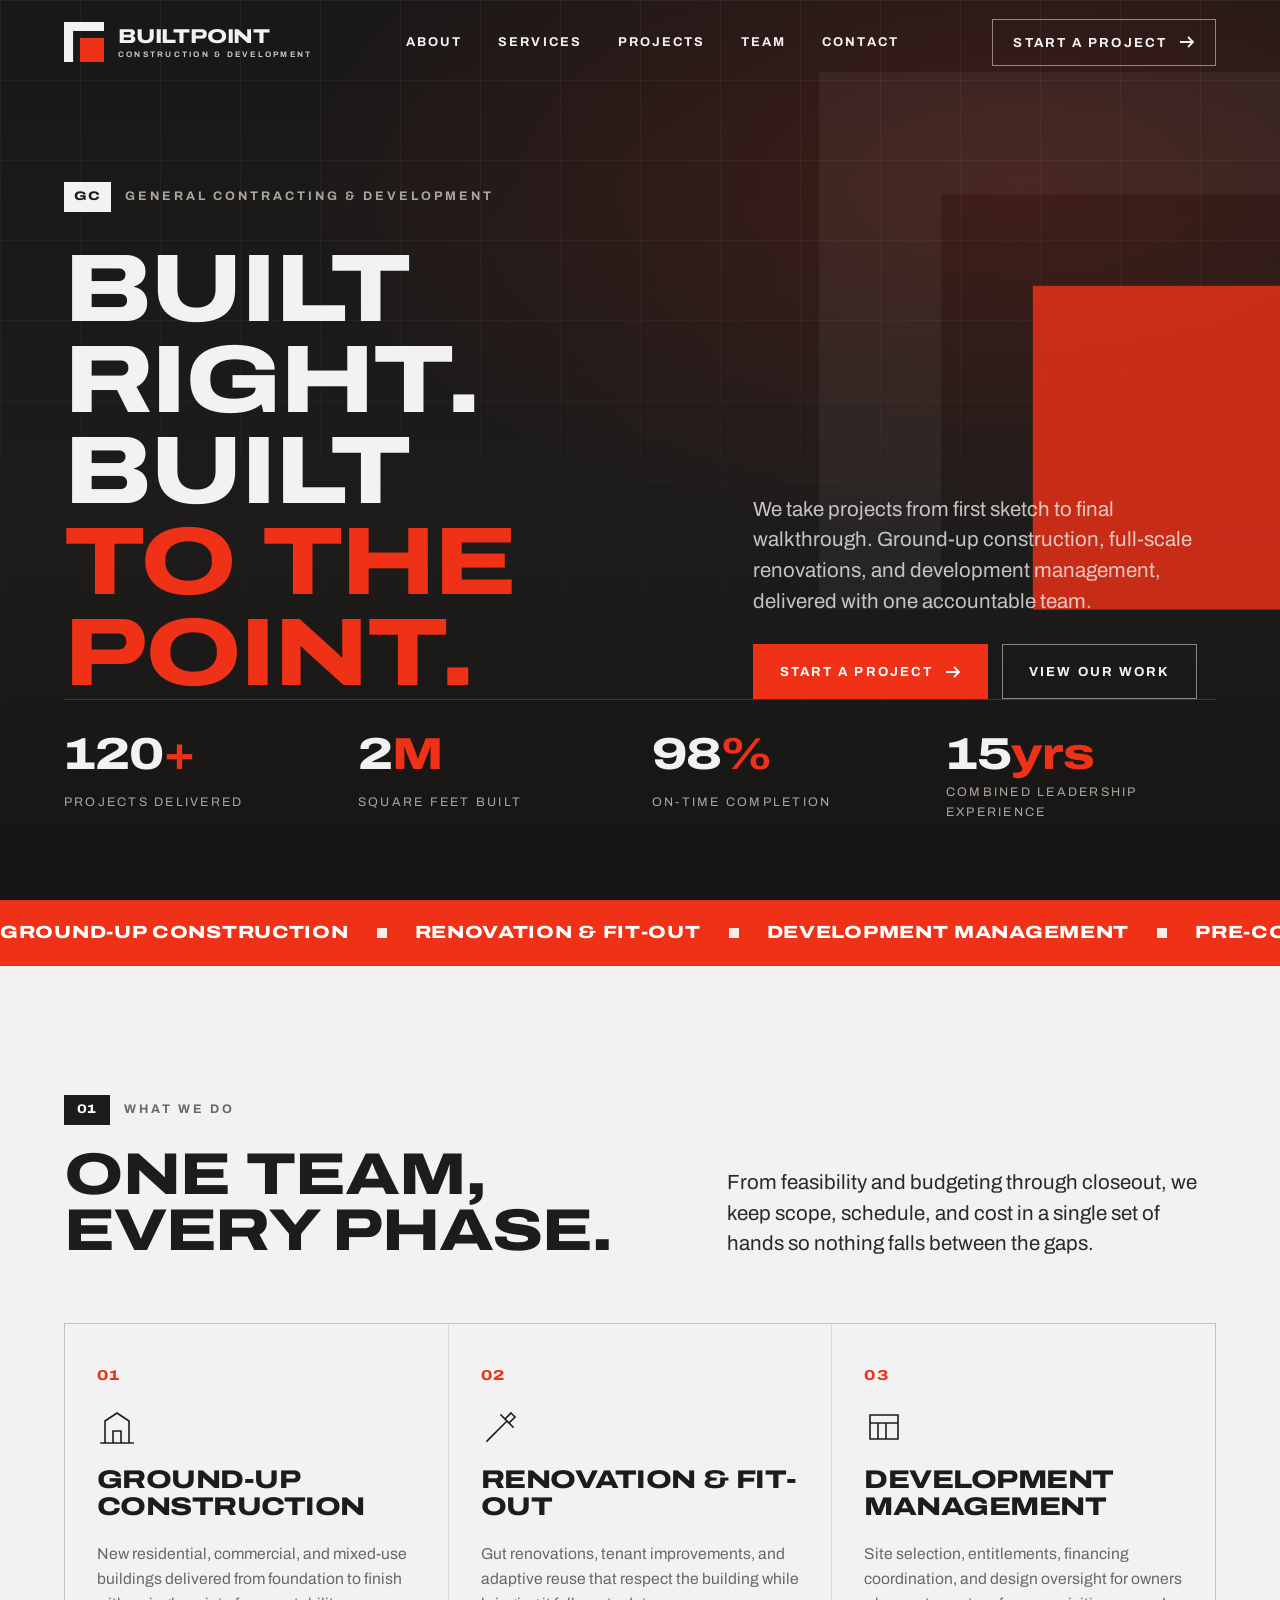
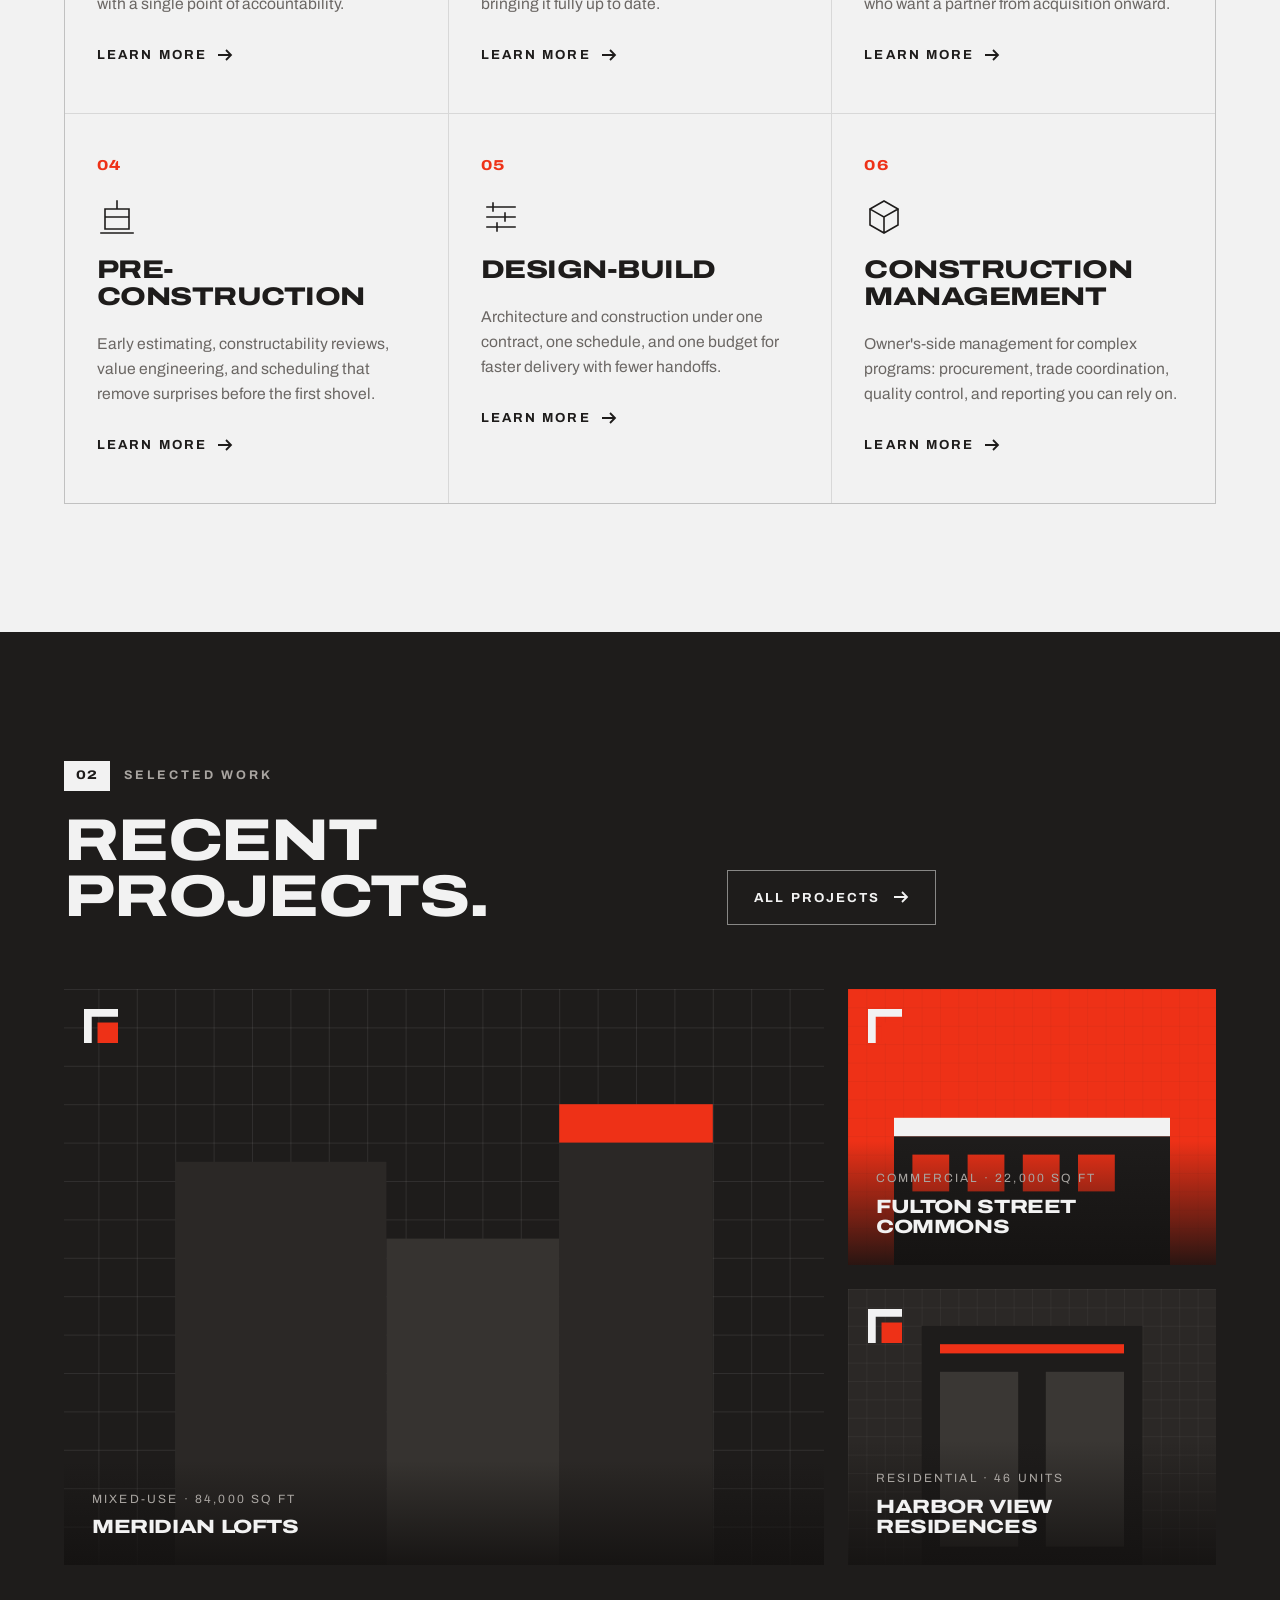
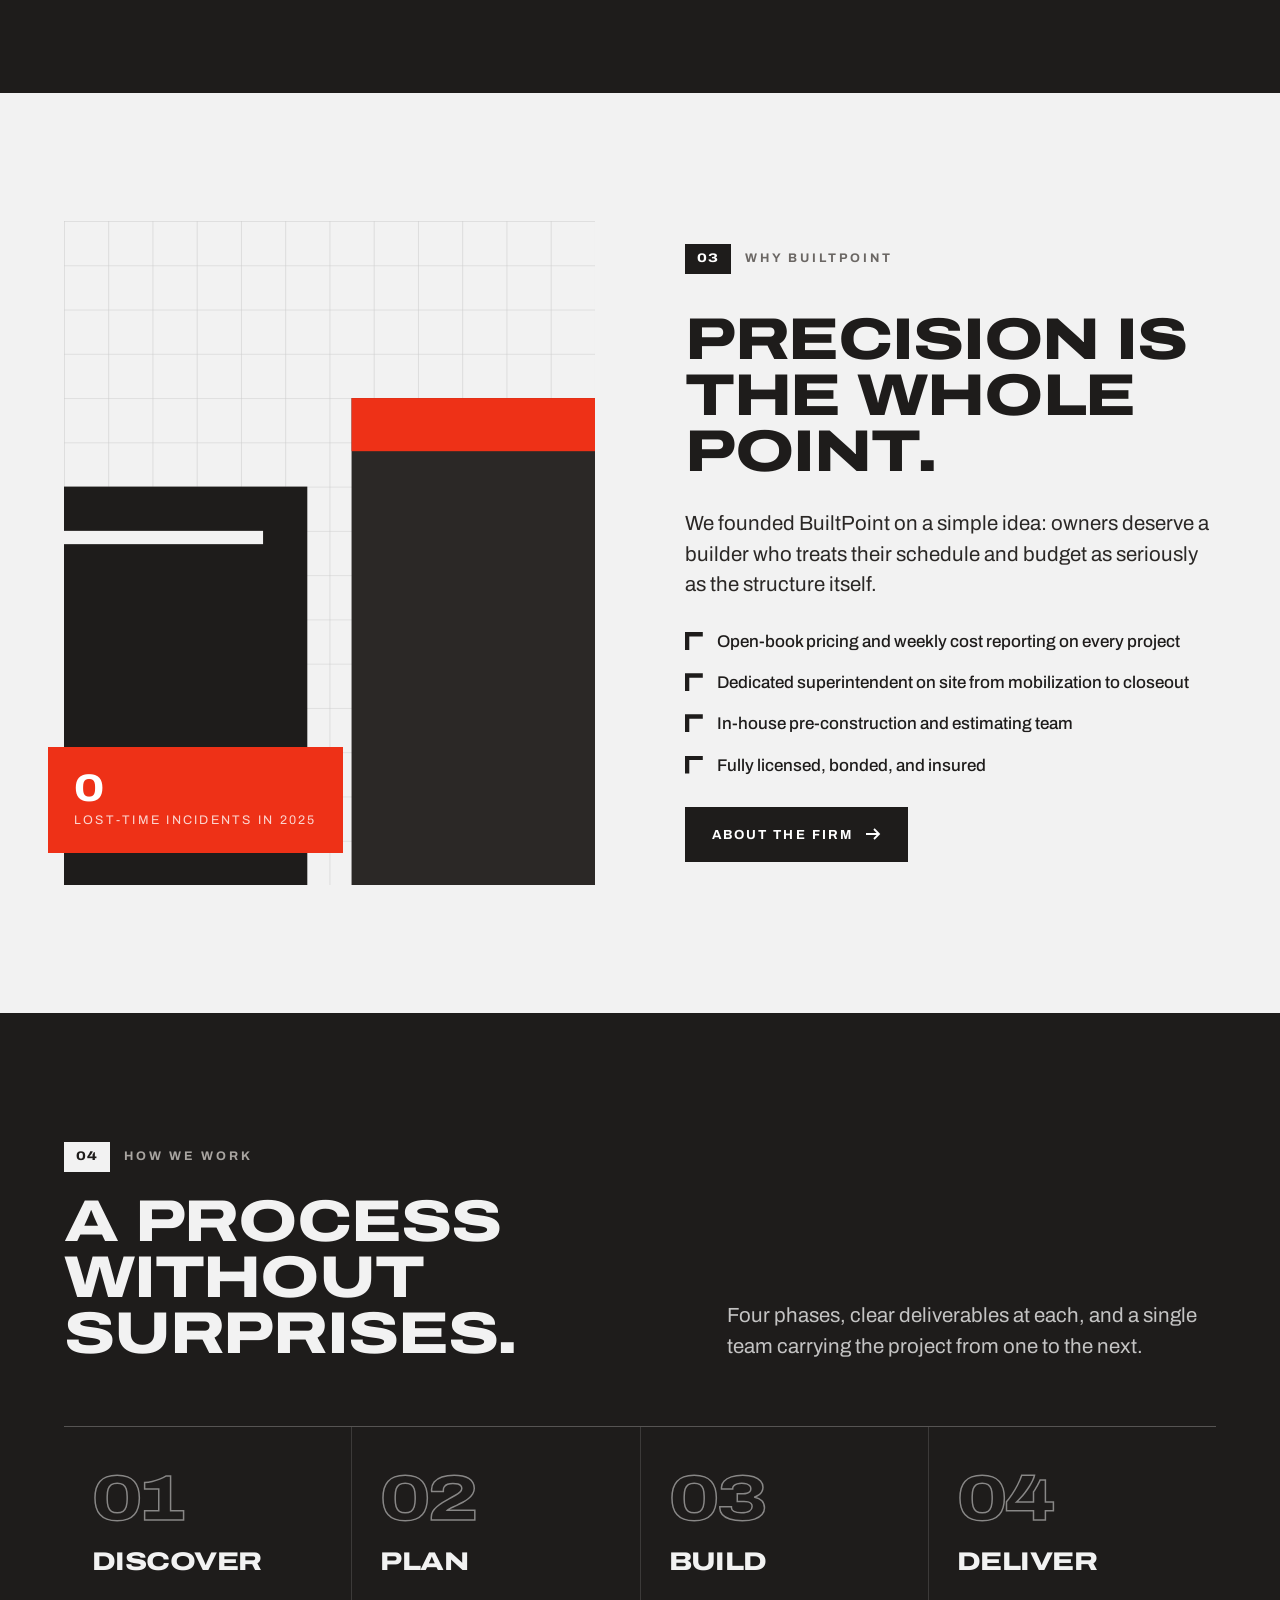
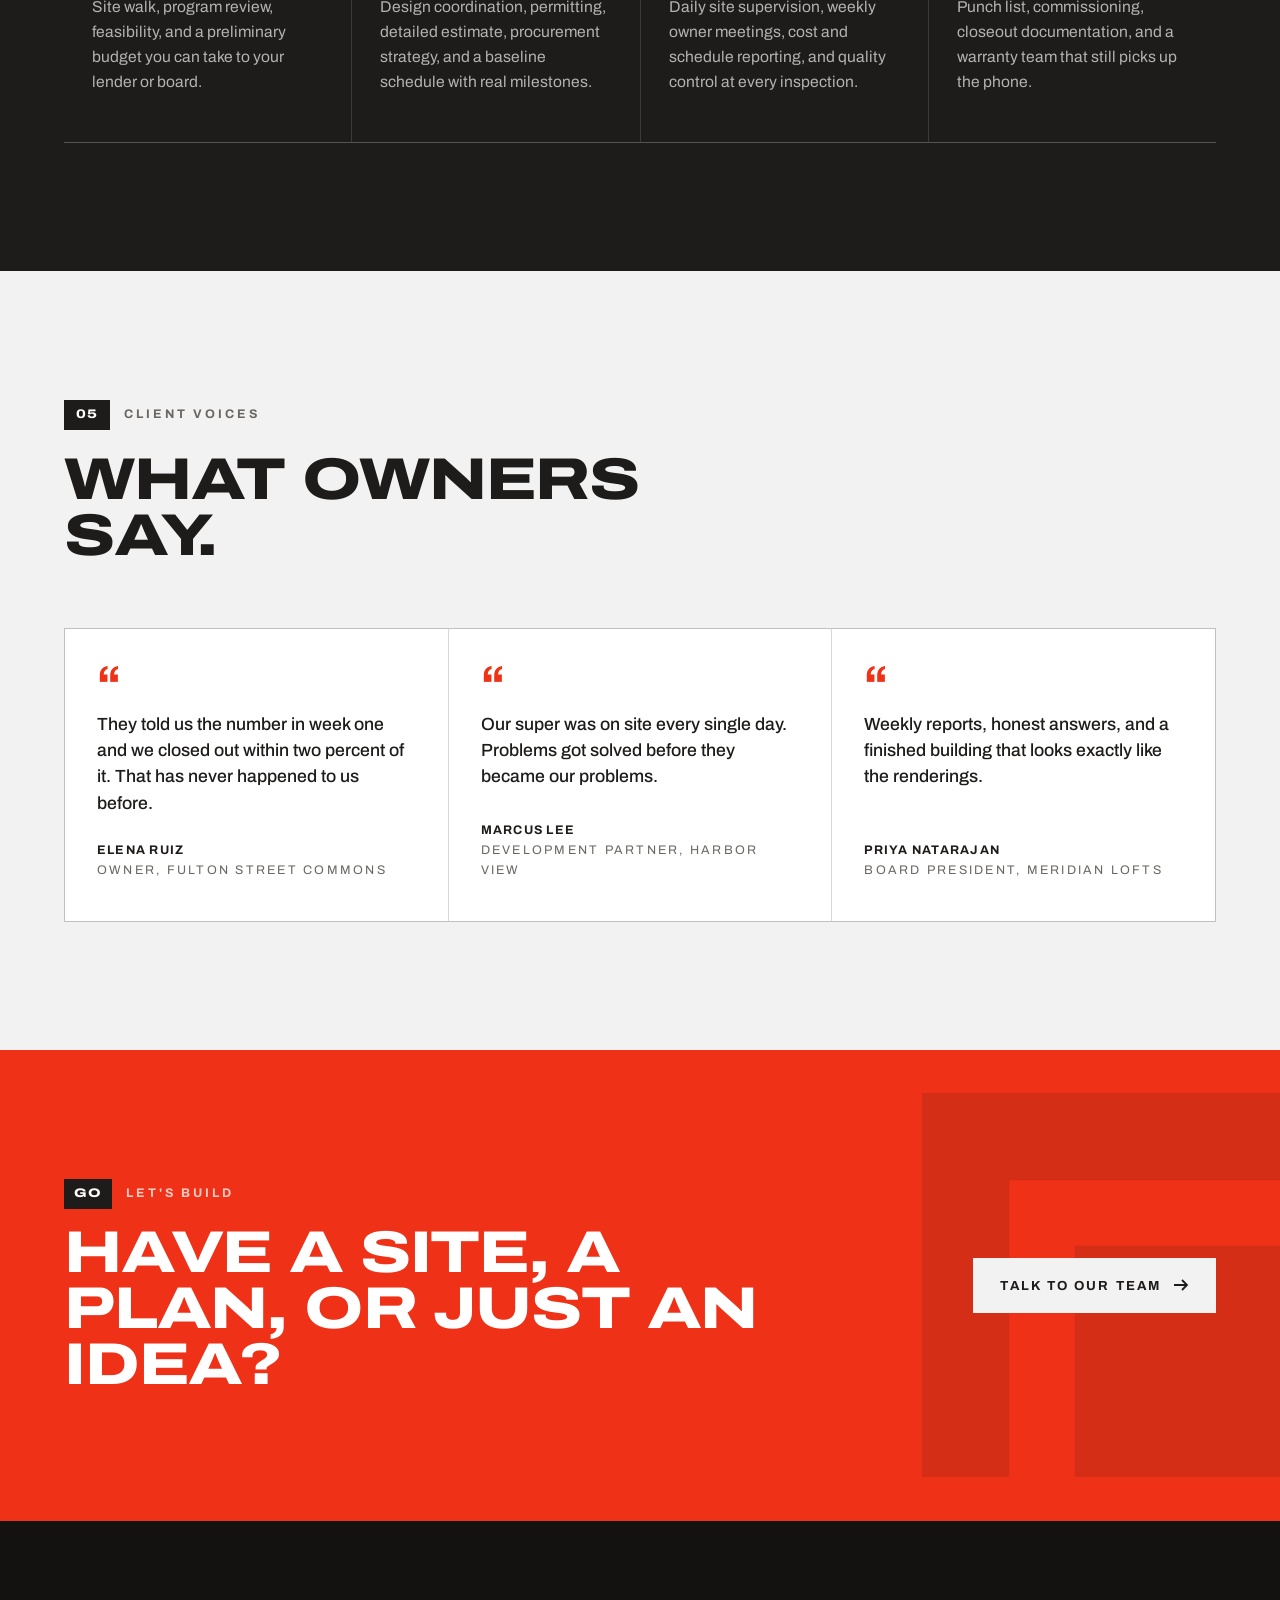
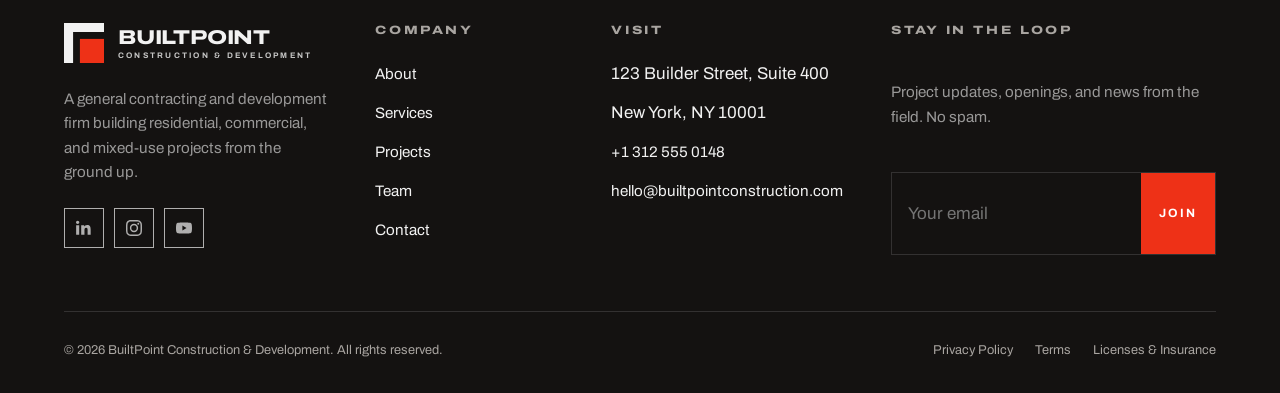
==== commit 9aff3769: "Use builtpointconstruction.com for email addresses Co-Authored-By: Claude Fable 5.1 <noreply@anthrop" ====
--- a/index.html
+++ b/index.html
@@ -45,7 +45,7 @@
     <div>
       <strong>BuiltPoint Construction &amp; Development</strong><br>
       123 Builder Street, Suite 400<br>New York, NY 10001<br>
-      <a href="tel:+13125550148">+1 312 555 0148</a> · <a href="mailto:hello@builtpoint.com">hello@builtpoint.com</a>
+      <a href="tel:+13125550148">+1 312 555 0148</a> · <a href="mailto:hello@builtpointconstruction.com">hello@builtpointconstruction.com</a>
     </div>
     <div class="social">
   <a href="#" aria-label="LinkedIn"><svg viewBox="0 0 24 24"><path d="M4.98 3.5C4.98 4.88 3.87 6 2.5 6S0 4.88 0 3.5 1.12 1 2.5 1s2.48 1.12 2.48 2.5zM.2 8h4.6v14H.2V8zm7.6 0h4.4v1.9h.1c.6-1.1 2.1-2.3 4.3-2.3 4.6 0 5.4 3 5.4 6.9V22h-4.6v-6.6c0-1.6 0-3.6-2.2-3.6s-2.5 1.7-2.5 3.5V22H7.8V8z"/></svg></a>
@@ -287,7 +287,7 @@
           <li>123 Builder Street, Suite 400</li>
           <li>New York, NY 10001</li>
           <li><a href="tel:+13125550148">+1 312 555 0148</a></li>
-          <li><a href="mailto:hello@builtpoint.com">hello@builtpoint.com</a></li>
+          <li><a href="mailto:hello@builtpointconstruction.com">hello@builtpointconstruction.com</a></li>
         </ul>
       </div>
       <div class="newsletter">
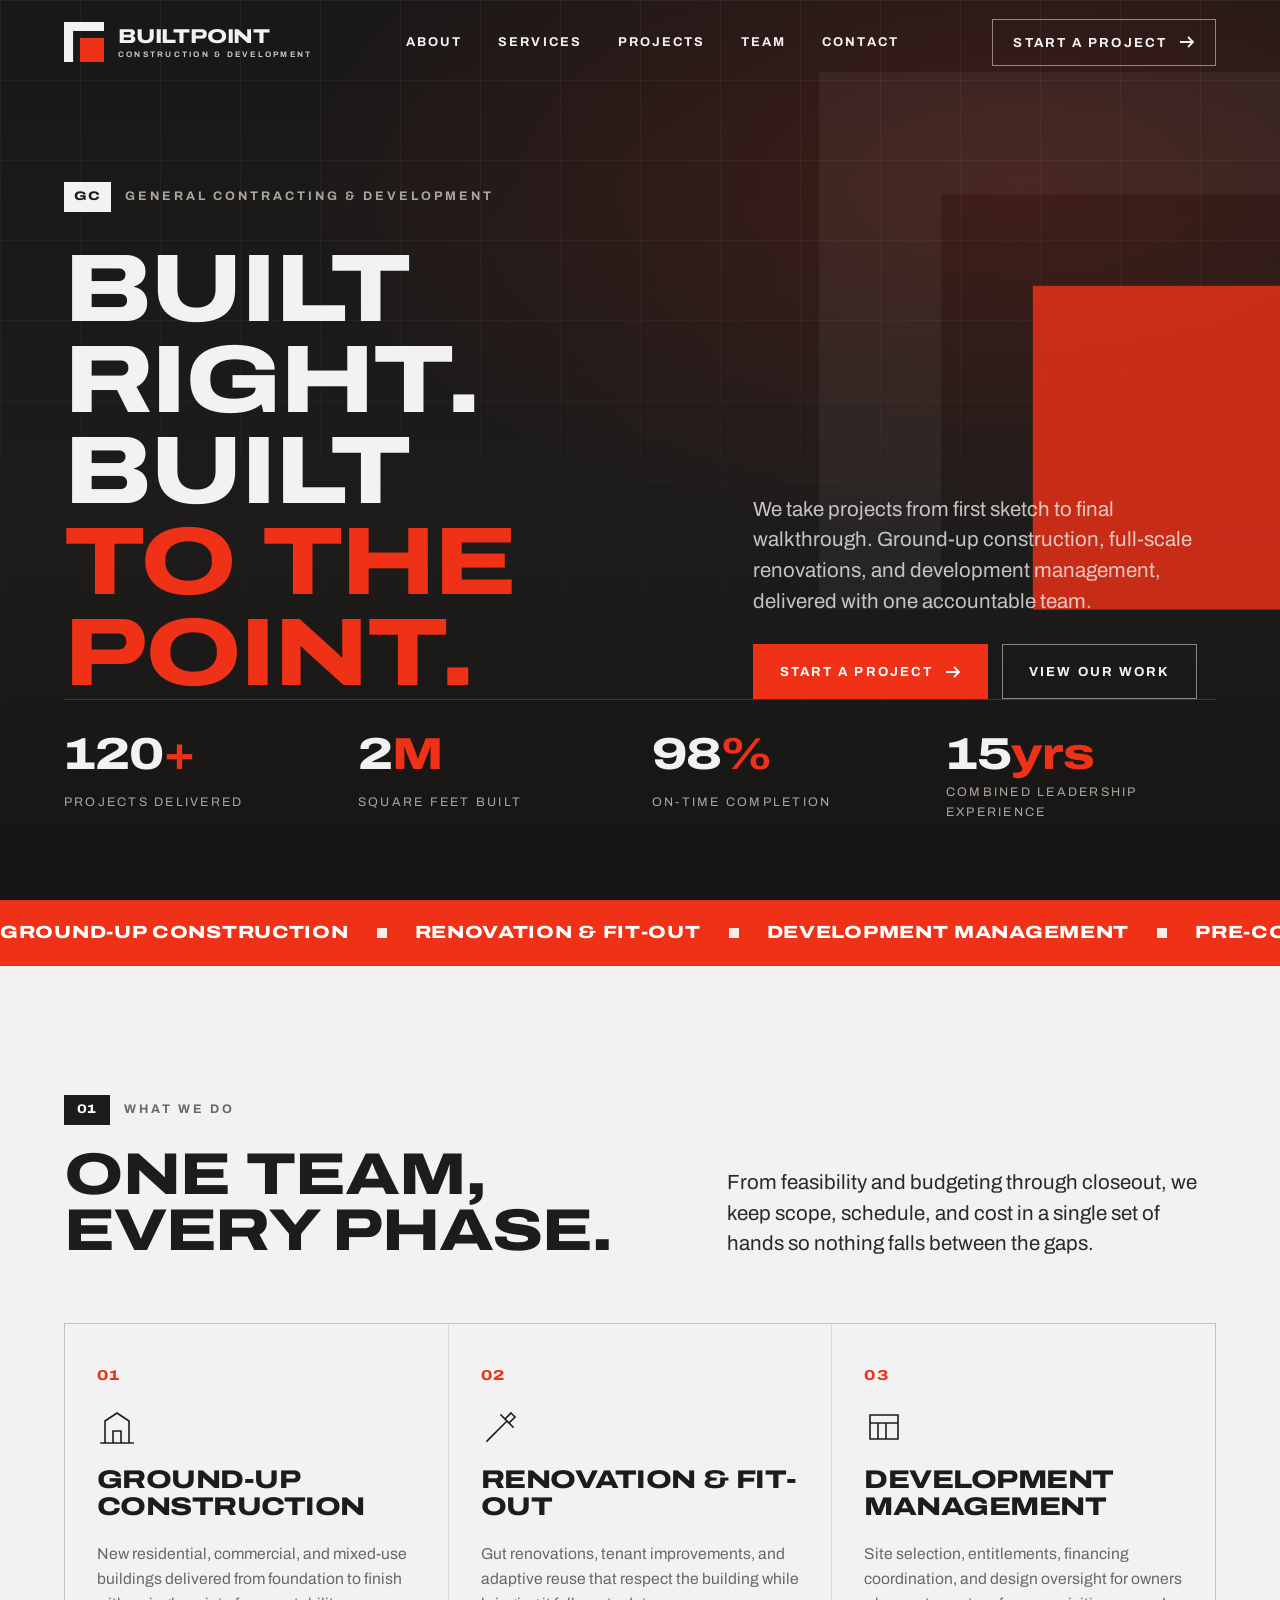
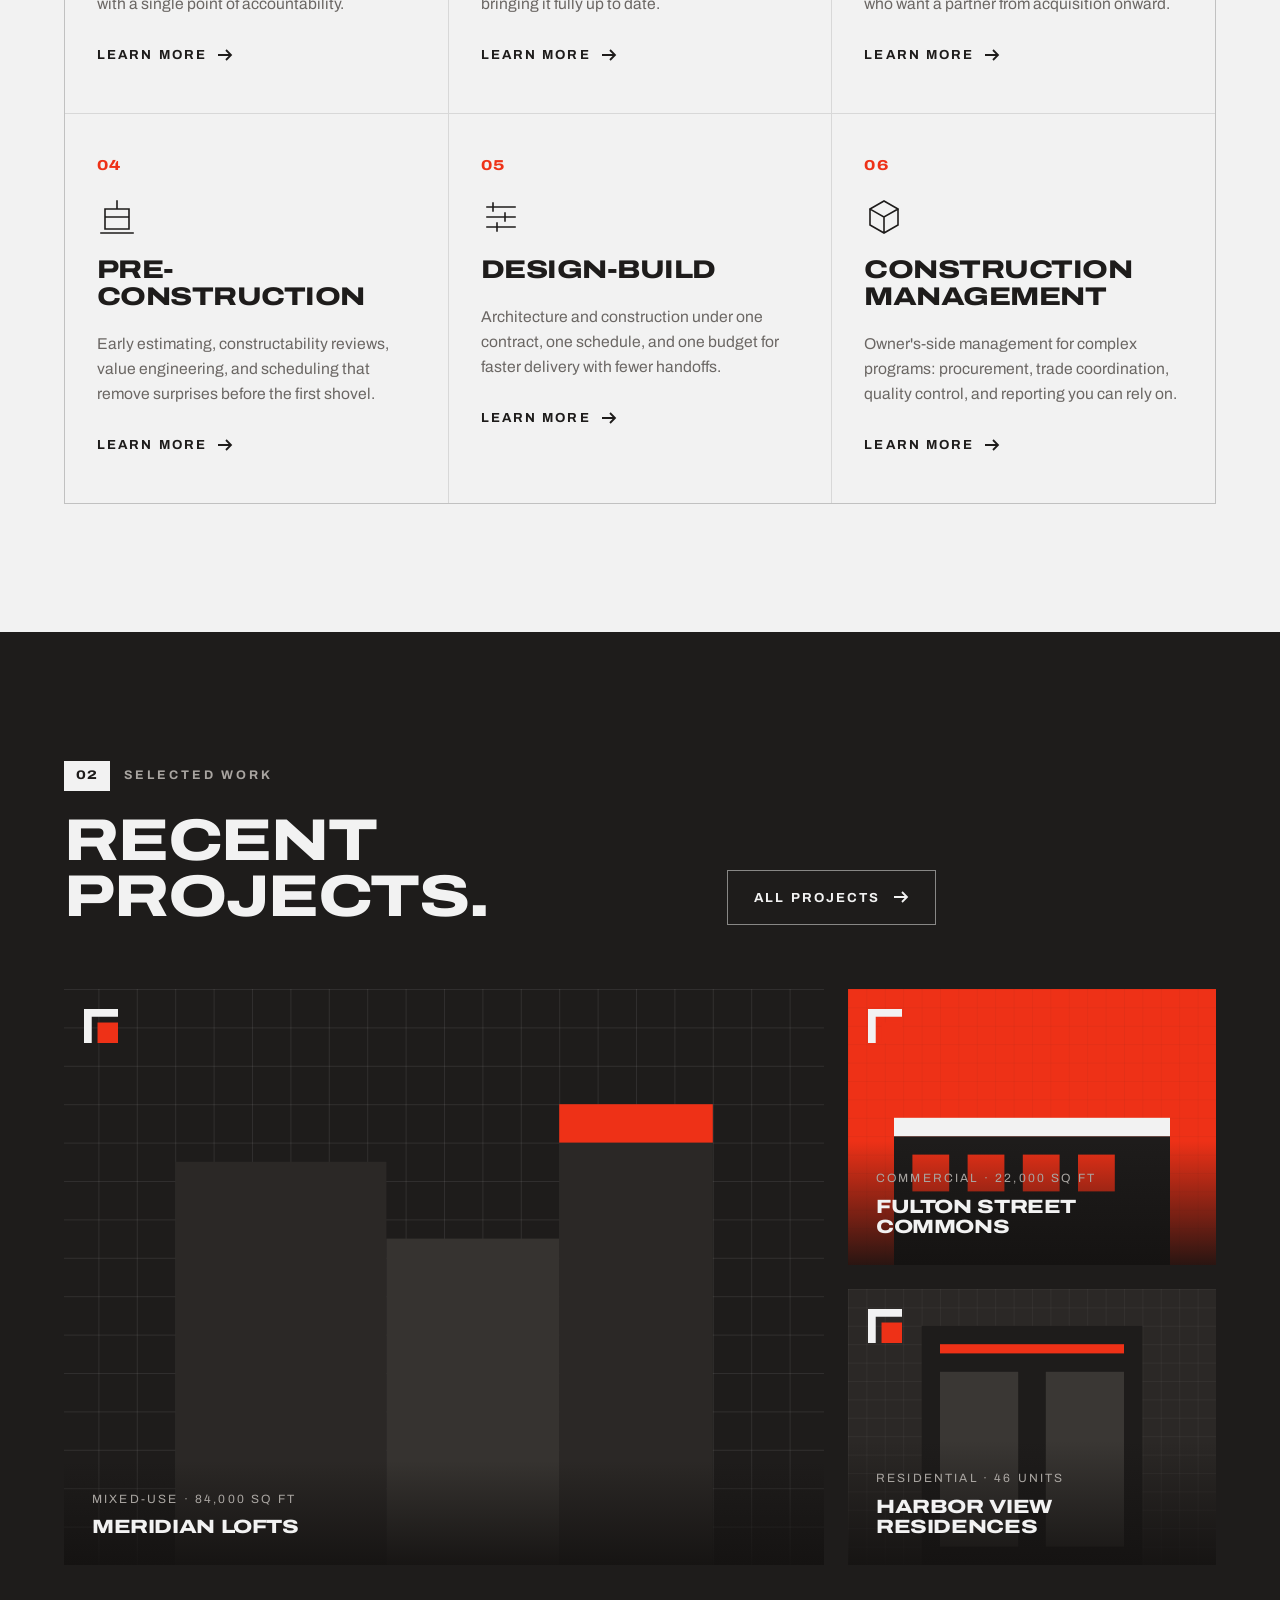
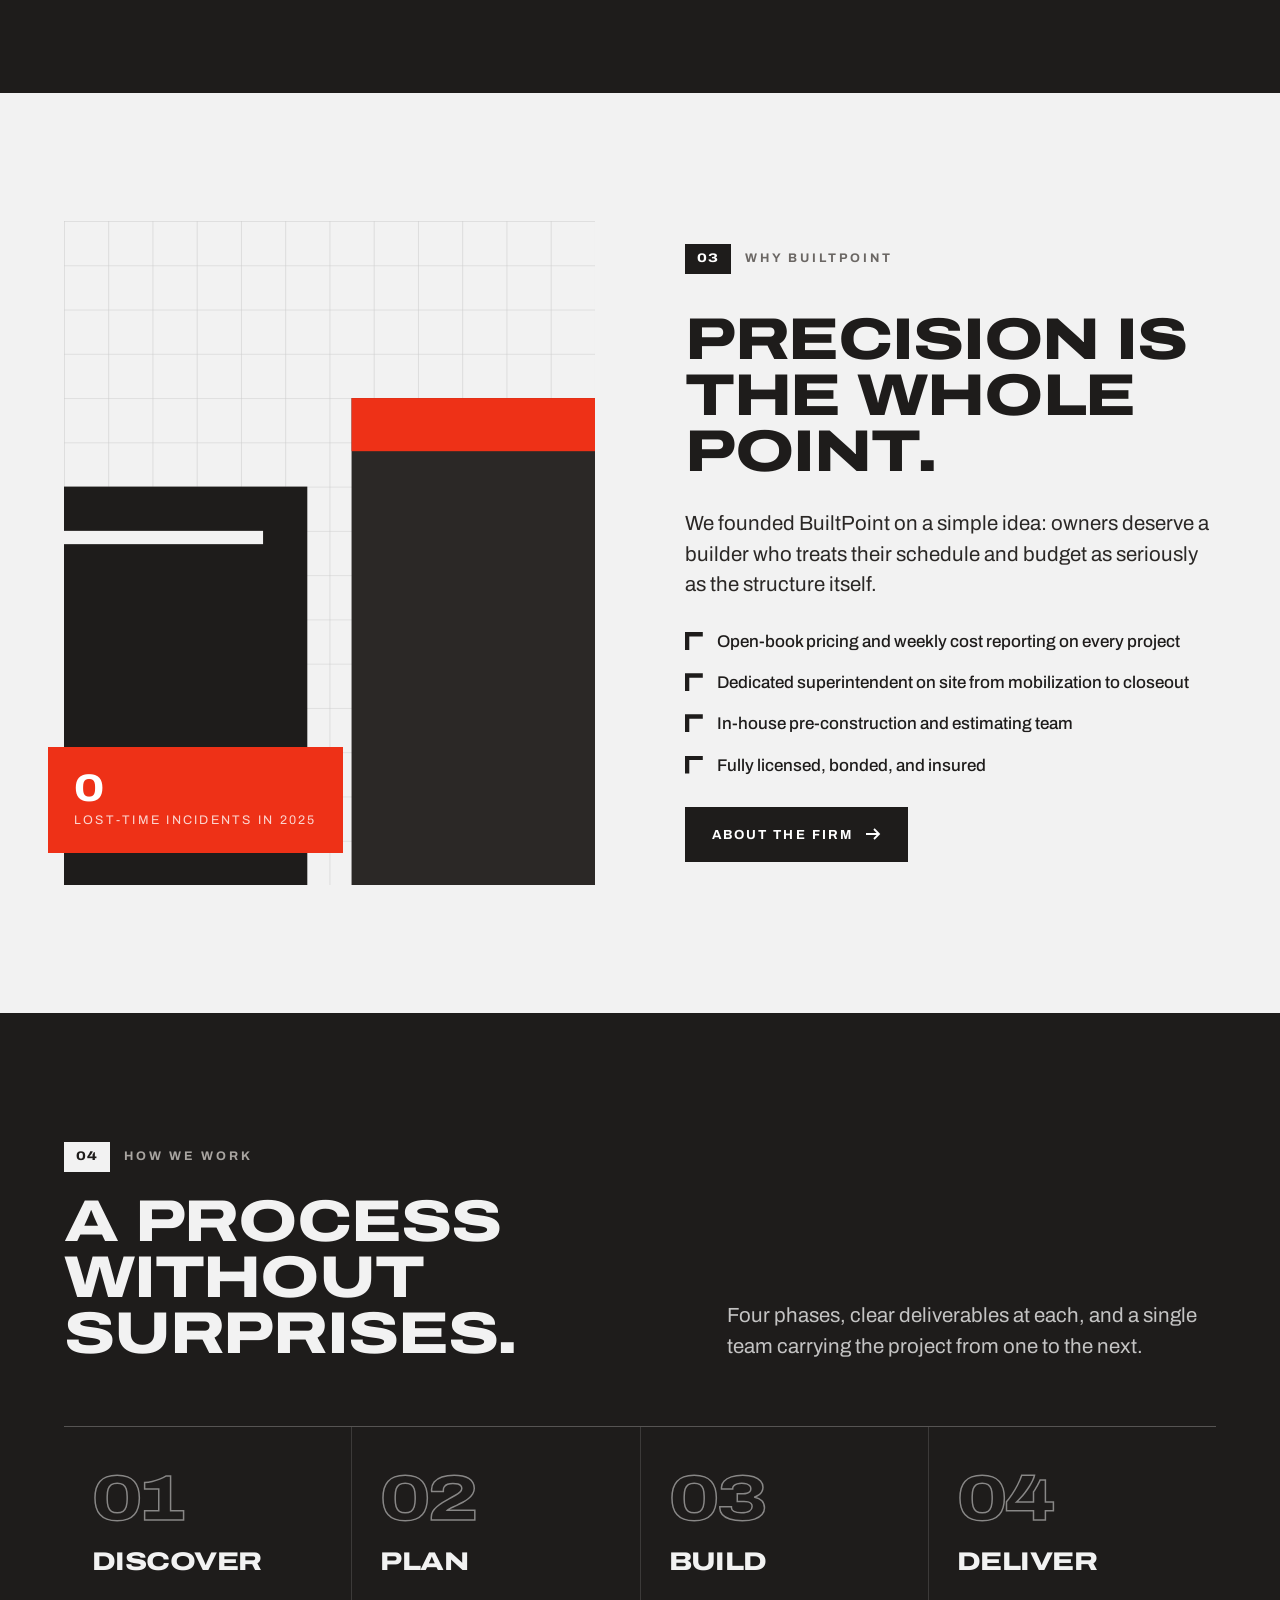
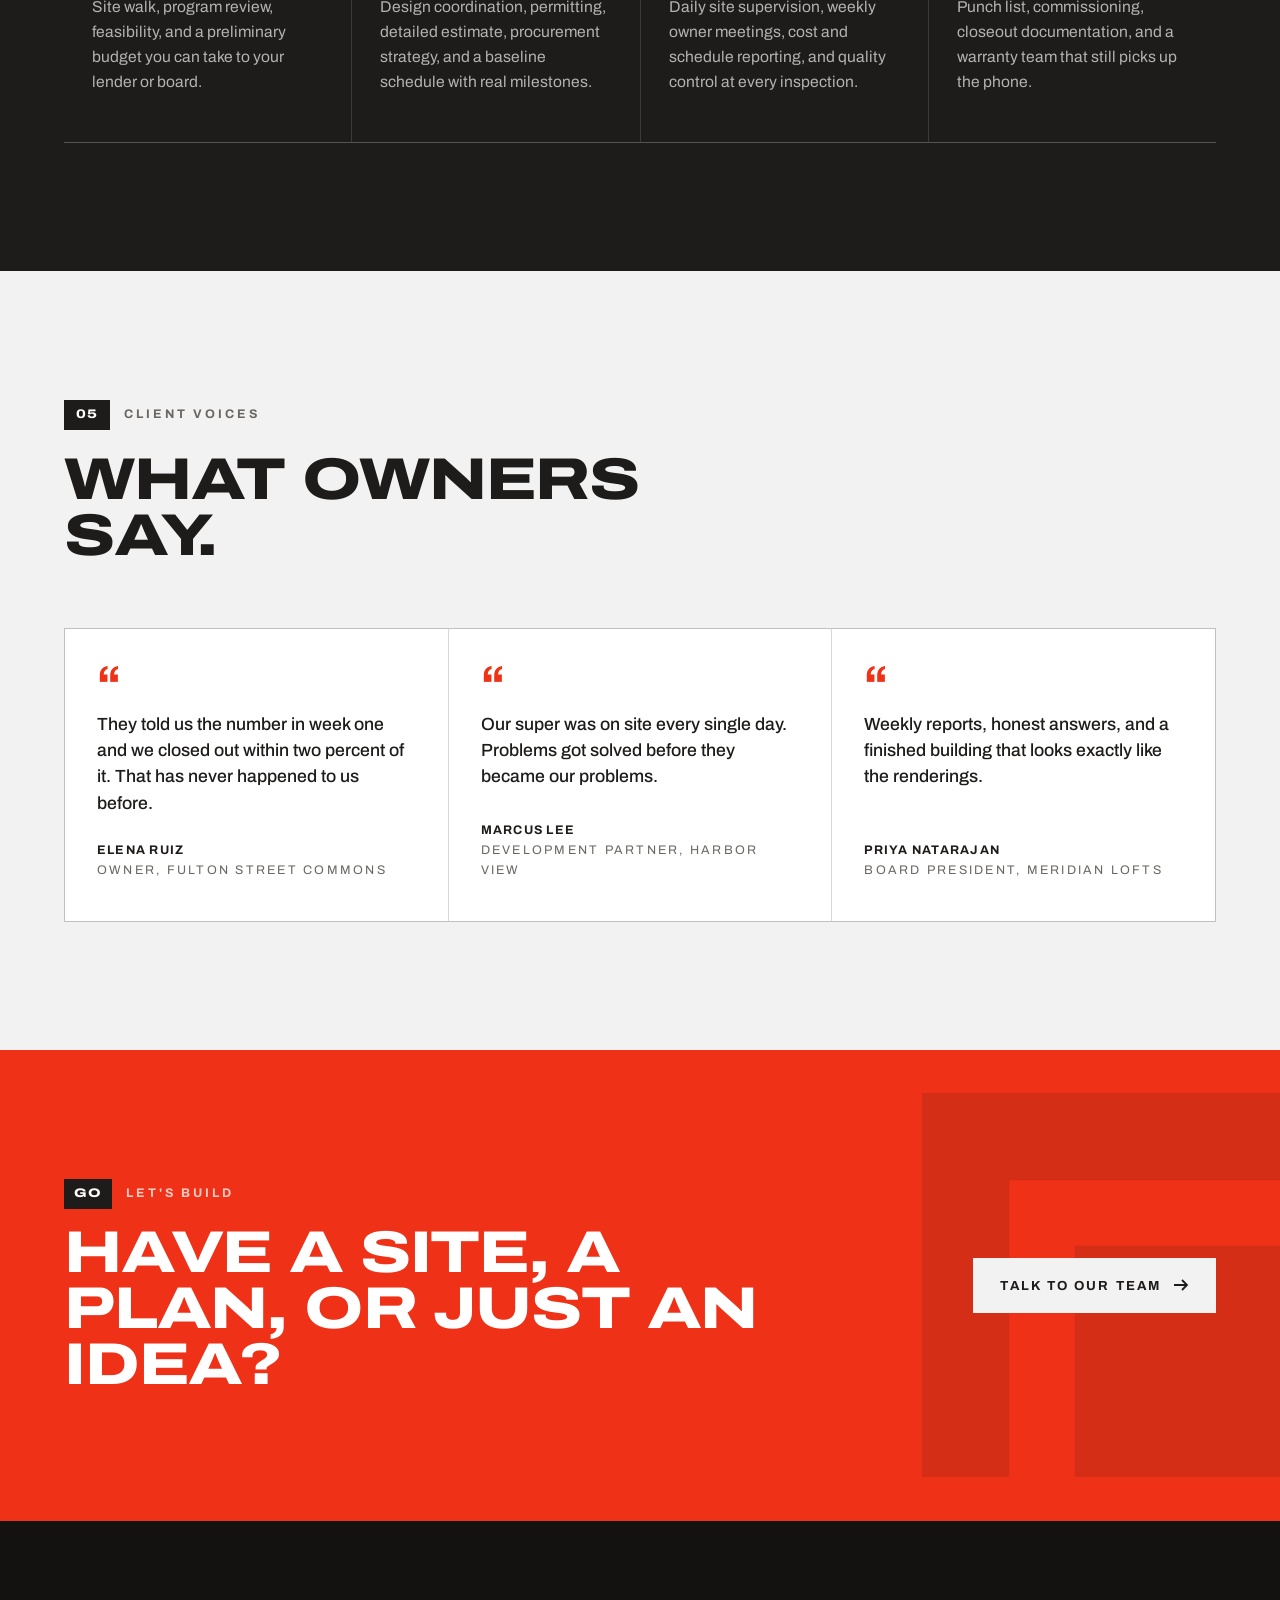
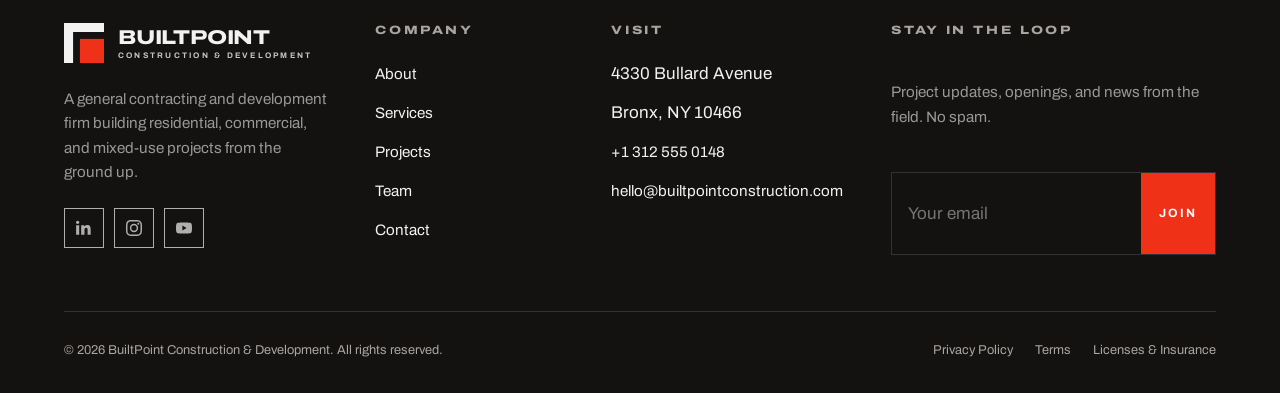
==== commit 80d60651: "Update office address to 4330 Bullard Avenue, Bronx Co-Authored-By: Claude Fable 5.1 <noreply@anthro" ====
--- a/index.html
+++ b/index.html
@@ -44,7 +44,7 @@
   <div class="menu__meta">
     <div>
       <strong>BuiltPoint Construction &amp; Development</strong><br>
-      123 Builder Street, Suite 400<br>New York, NY 10001<br>
+      4330 Bullard Avenue<br>Bronx, NY 10466<br>
       <a href="tel:+13125550148">+1 312 555 0148</a> · <a href="mailto:hello@builtpointconstruction.com">hello@builtpointconstruction.com</a>
     </div>
     <div class="social">
@@ -284,8 +284,8 @@
       <div class="footer__col">
         <h4>Visit</h4>
         <ul>
-          <li>123 Builder Street, Suite 400</li>
-          <li>New York, NY 10001</li>
+          <li>4330 Bullard Avenue</li>
+          <li>Bronx, NY 10466</li>
           <li><a href="tel:+13125550148">+1 312 555 0148</a></li>
           <li><a href="mailto:hello@builtpointconstruction.com">hello@builtpointconstruction.com</a></li>
         </ul>
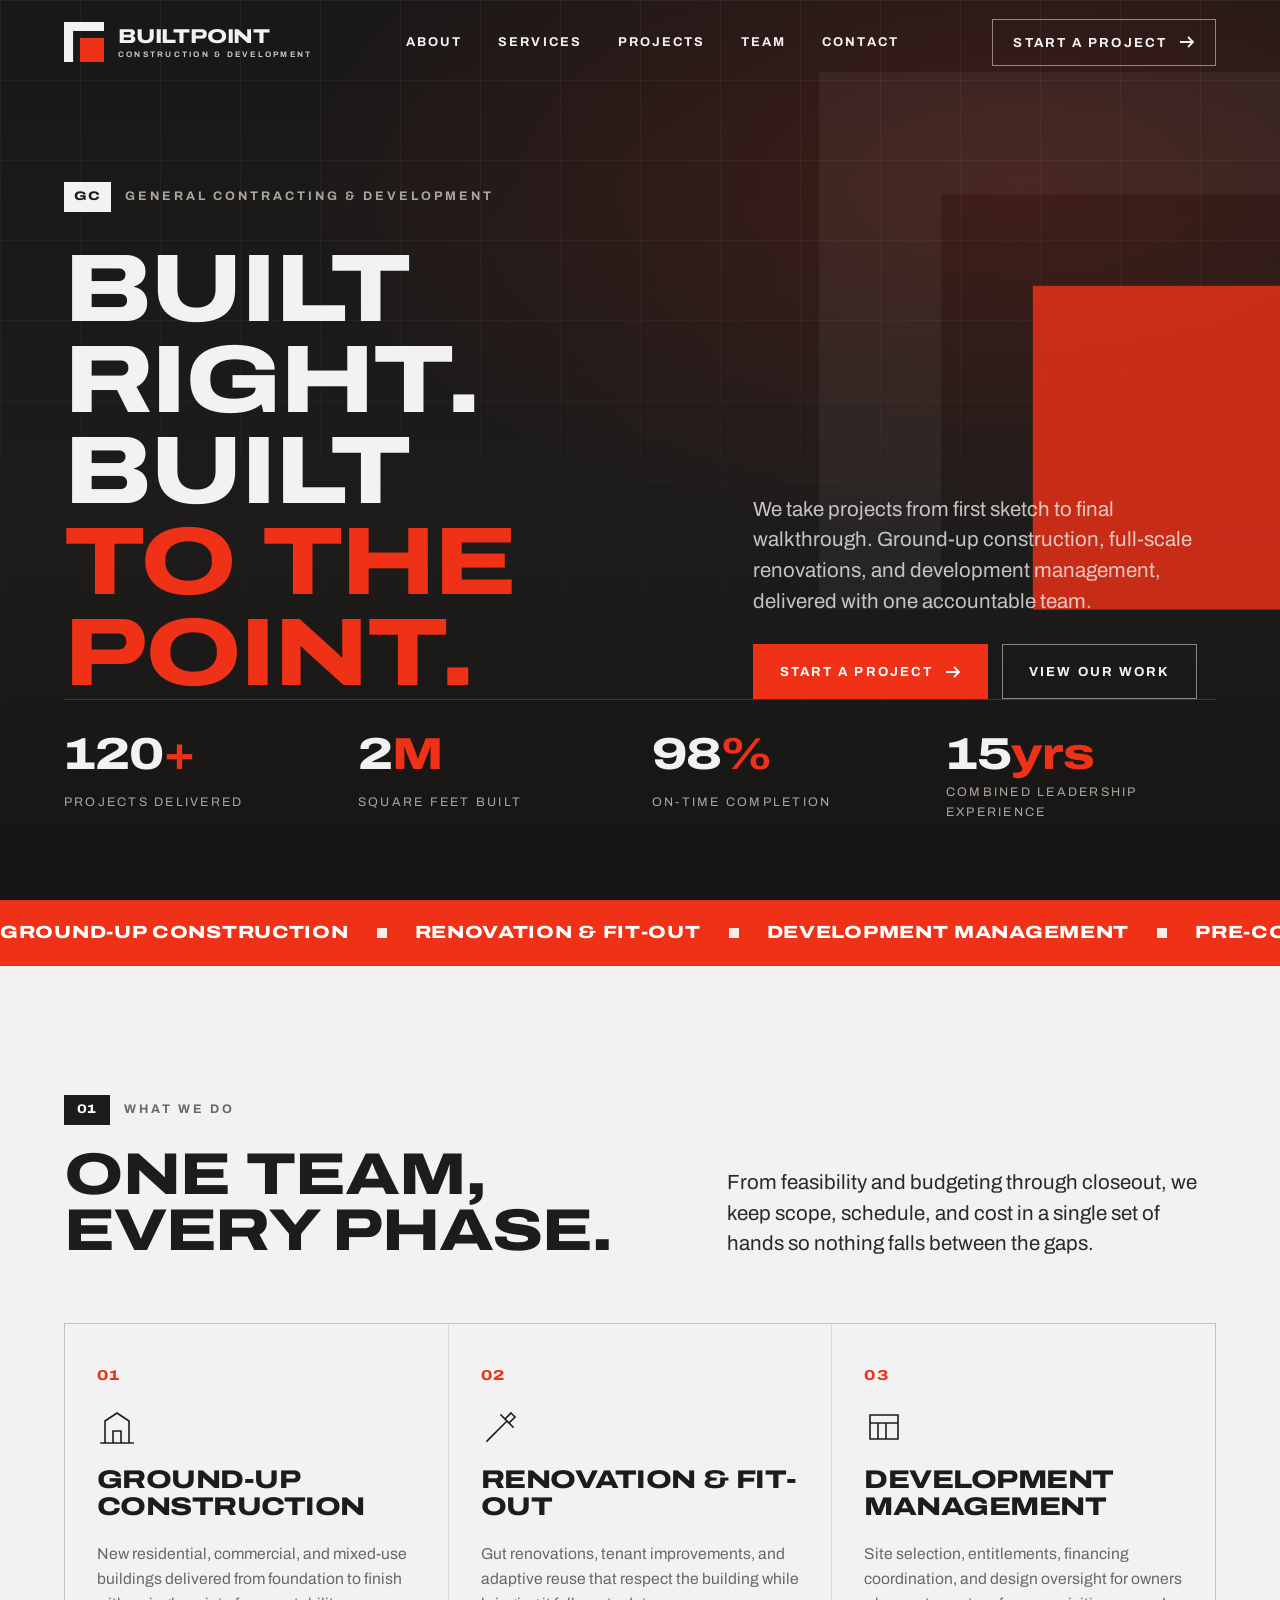
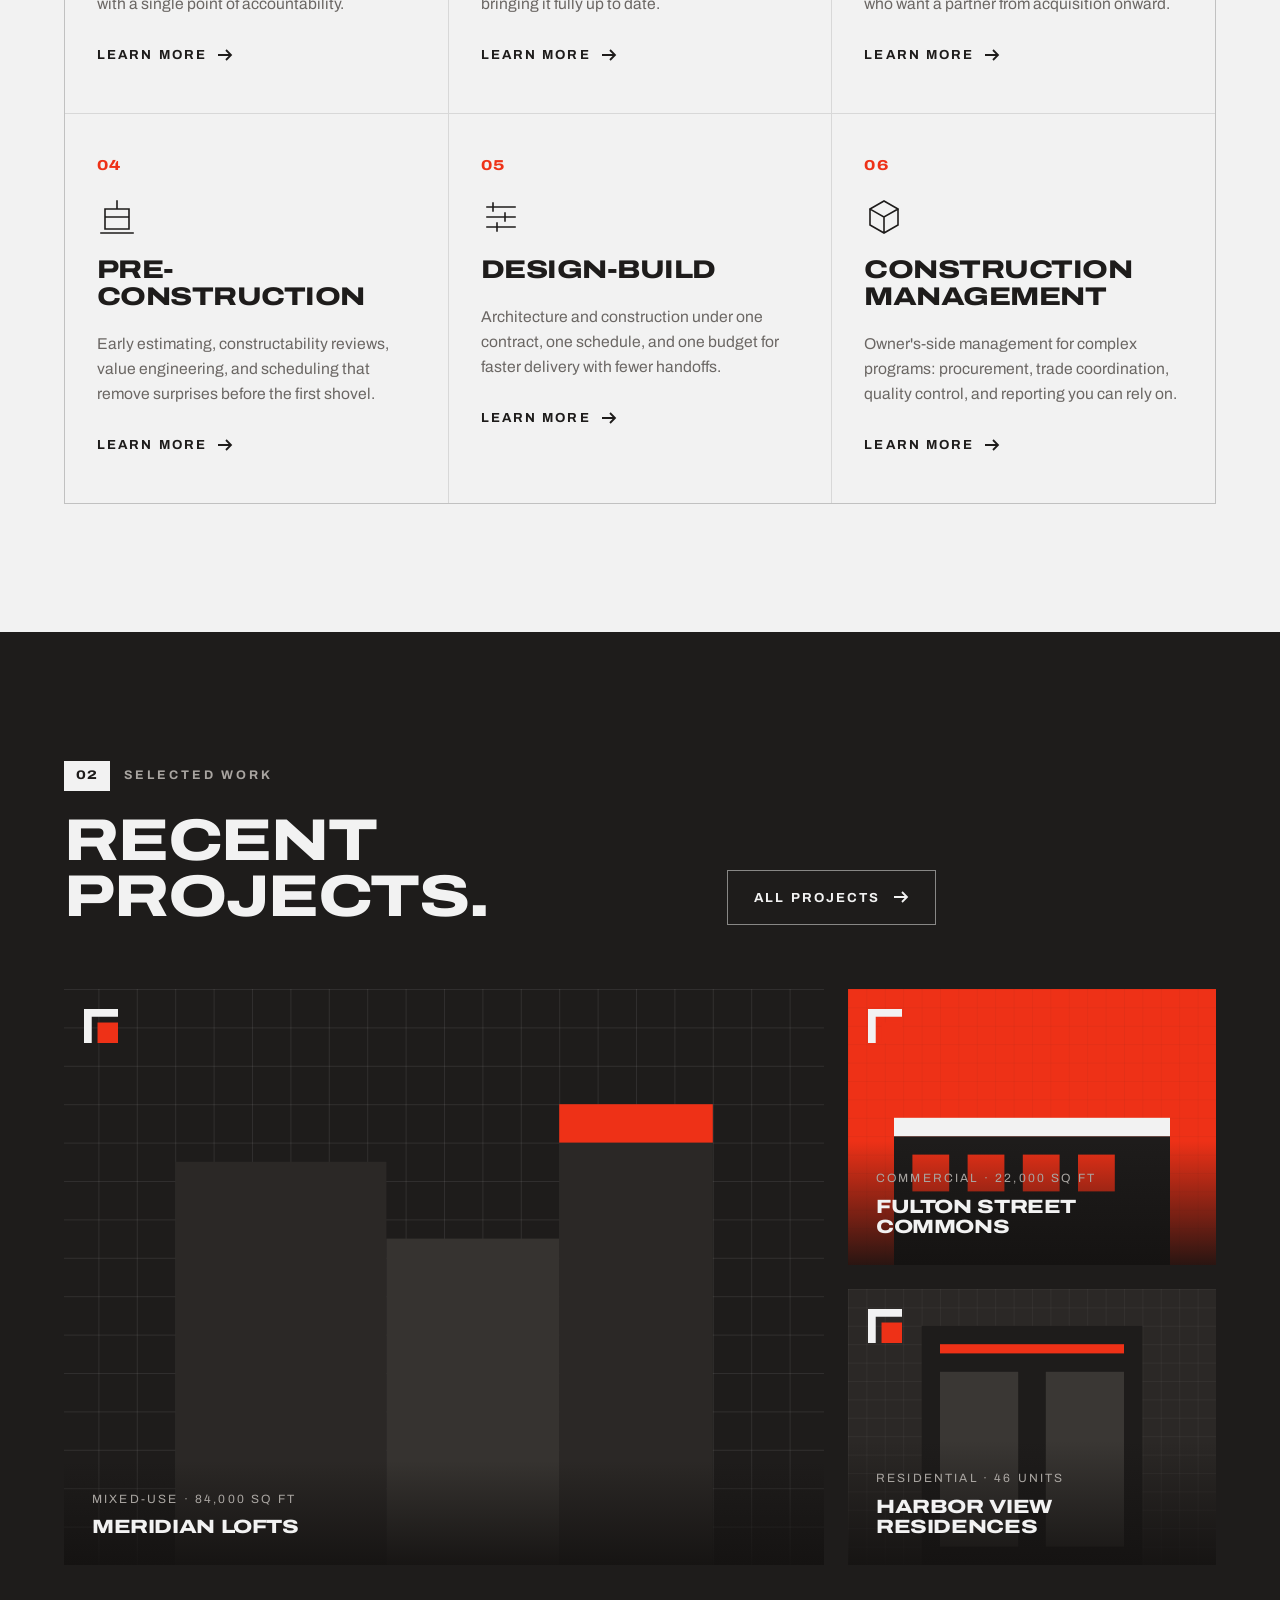
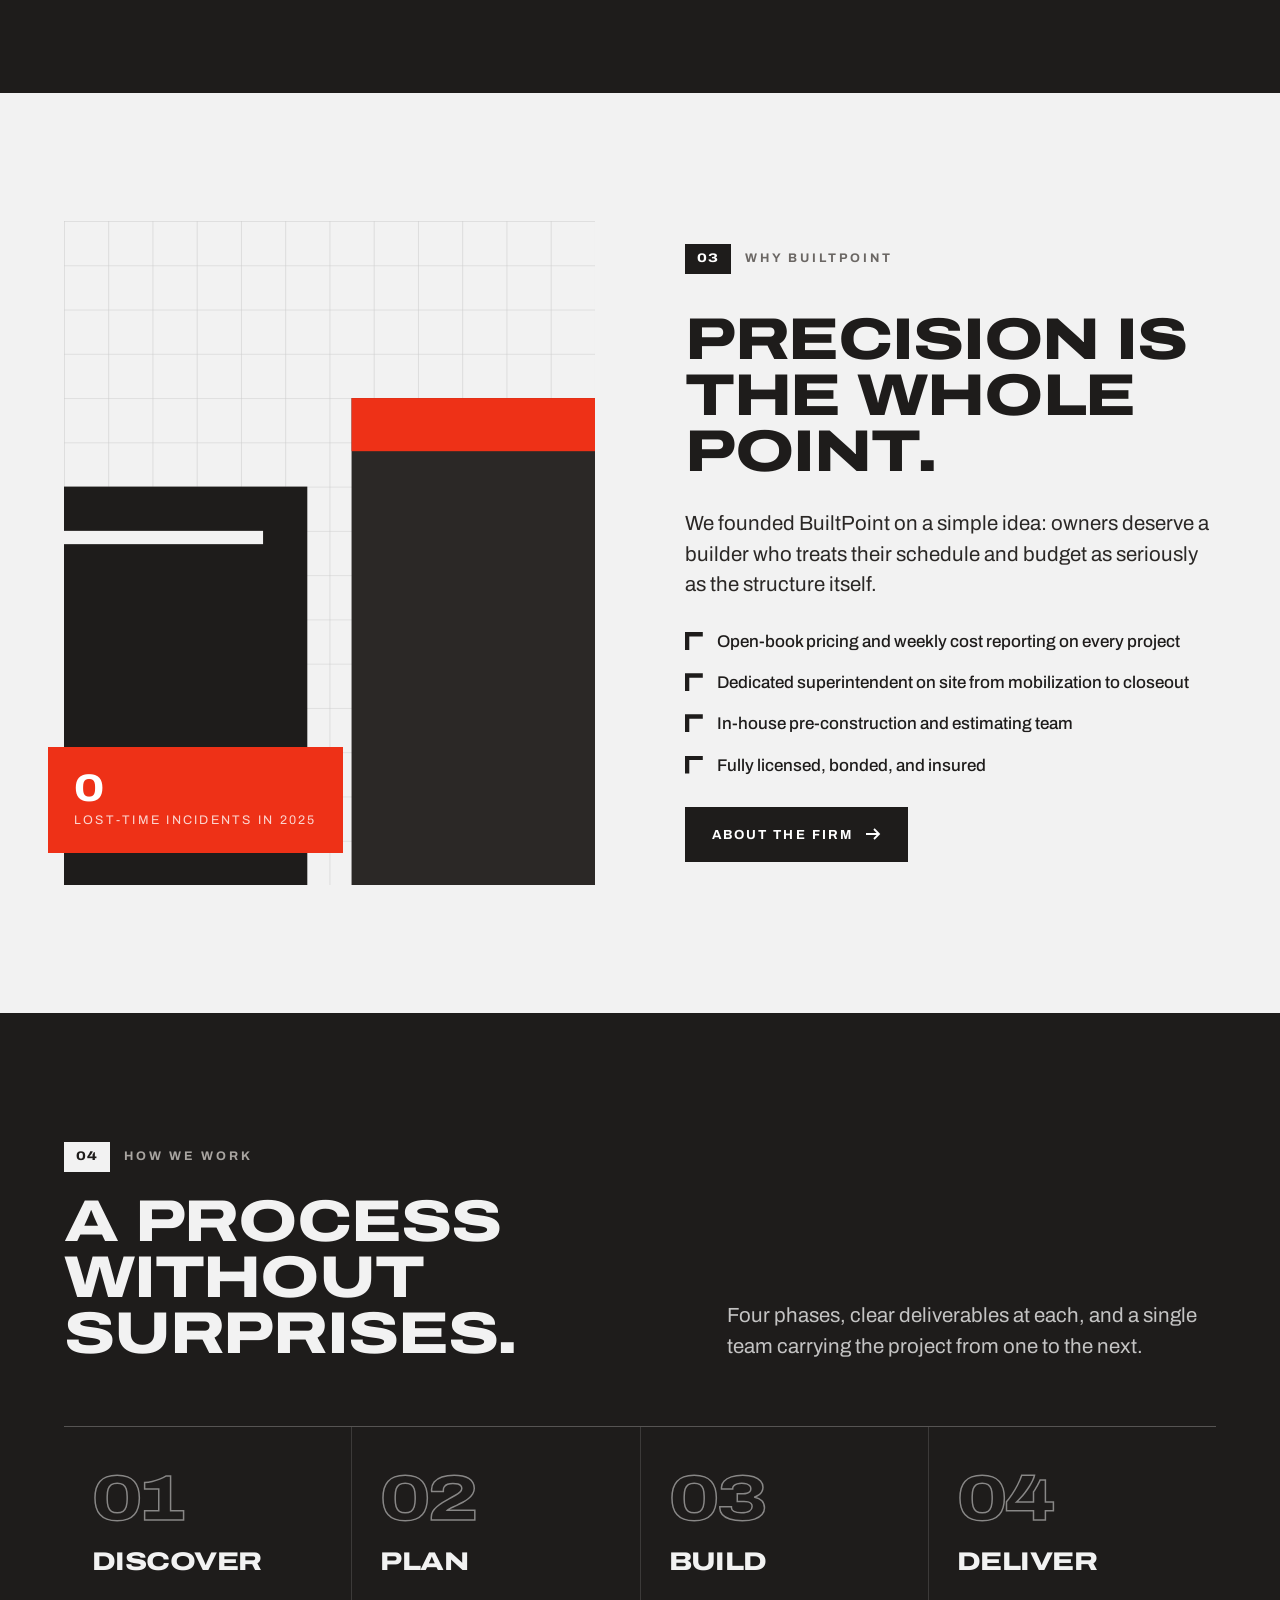
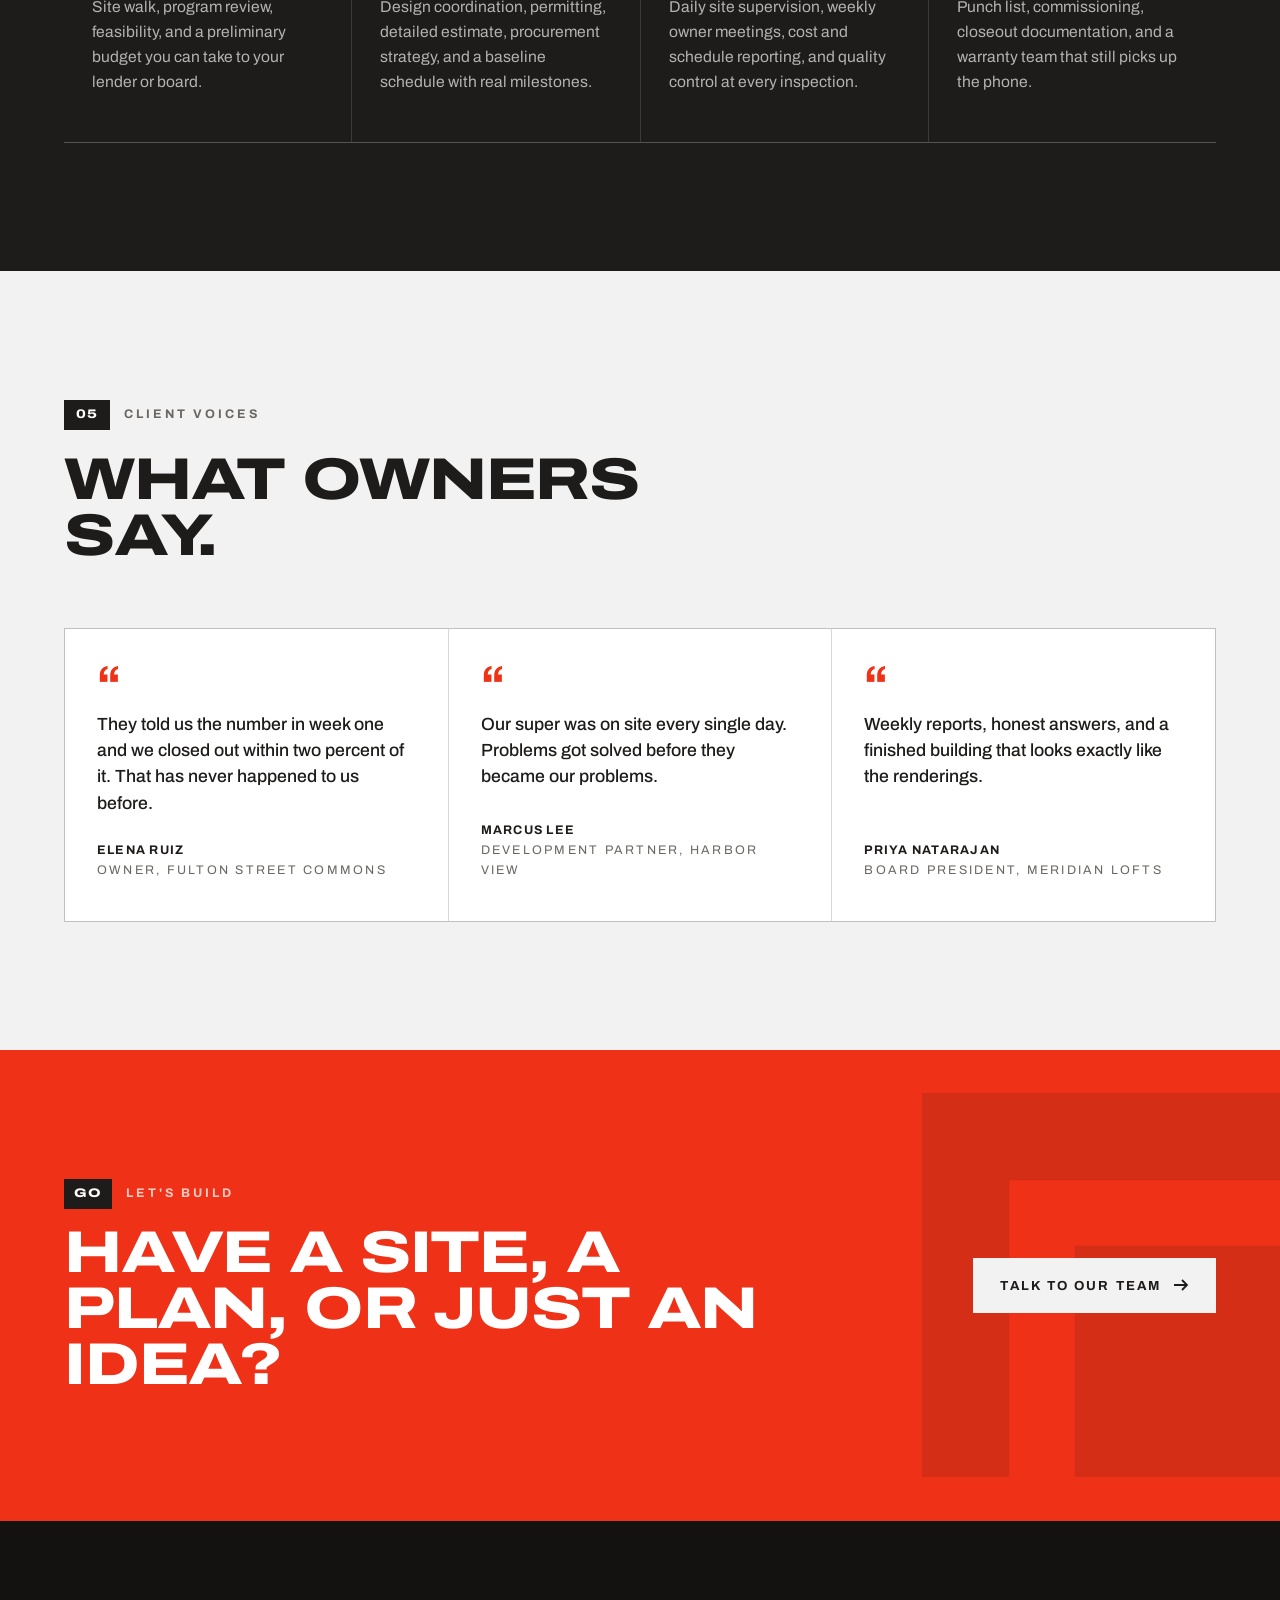
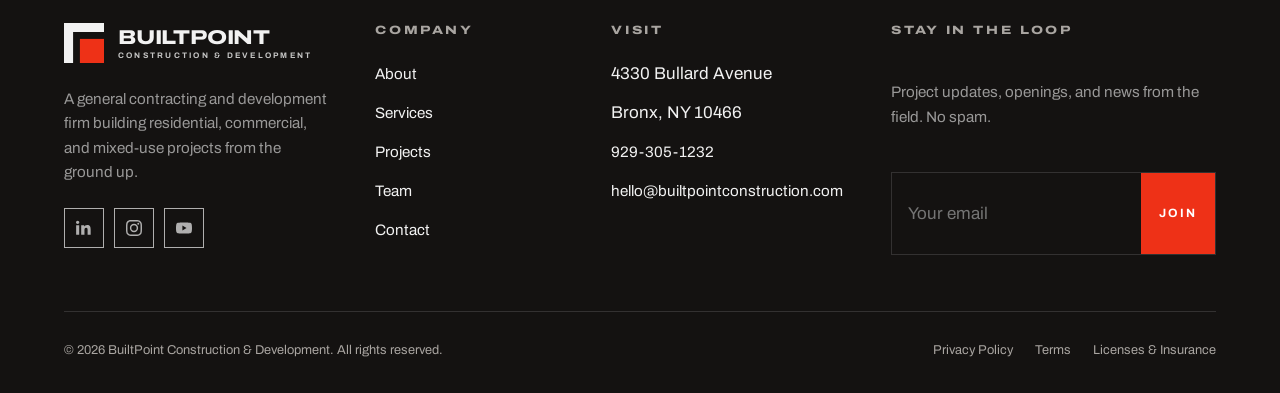
==== commit 1338ed8a: "Set office phone number Co-Authored-By: Claude Fable 5.1 <noreply@anthropic.com> Claude-Session: htt" ====
--- a/index.html
+++ b/index.html
@@ -45,7 +45,7 @@
     <div>
       <strong>BuiltPoint Construction &amp; Development</strong><br>
       4330 Bullard Avenue<br>Bronx, NY 10466<br>
-      <a href="tel:+13125550148">+1 312 555 0148</a> · <a href="mailto:hello@builtpointconstruction.com">hello@builtpointconstruction.com</a>
+      <a href="tel:+19293051232">929-305-1232</a> · <a href="mailto:hello@builtpointconstruction.com">hello@builtpointconstruction.com</a>
     </div>
     <div class="social">
   <a href="#" aria-label="LinkedIn"><svg viewBox="0 0 24 24"><path d="M4.98 3.5C4.98 4.88 3.87 6 2.5 6S0 4.88 0 3.5 1.12 1 2.5 1s2.48 1.12 2.48 2.5zM.2 8h4.6v14H.2V8zm7.6 0h4.4v1.9h.1c.6-1.1 2.1-2.3 4.3-2.3 4.6 0 5.4 3 5.4 6.9V22h-4.6v-6.6c0-1.6 0-3.6-2.2-3.6s-2.5 1.7-2.5 3.5V22H7.8V8z"/></svg></a>
@@ -286,7 +286,7 @@
         <ul>
           <li>4330 Bullard Avenue</li>
           <li>Bronx, NY 10466</li>
-          <li><a href="tel:+13125550148">+1 312 555 0148</a></li>
+          <li><a href="tel:+19293051232">929-305-1232</a></li>
           <li><a href="mailto:hello@builtpointconstruction.com">hello@builtpointconstruction.com</a></li>
         </ul>
       </div>
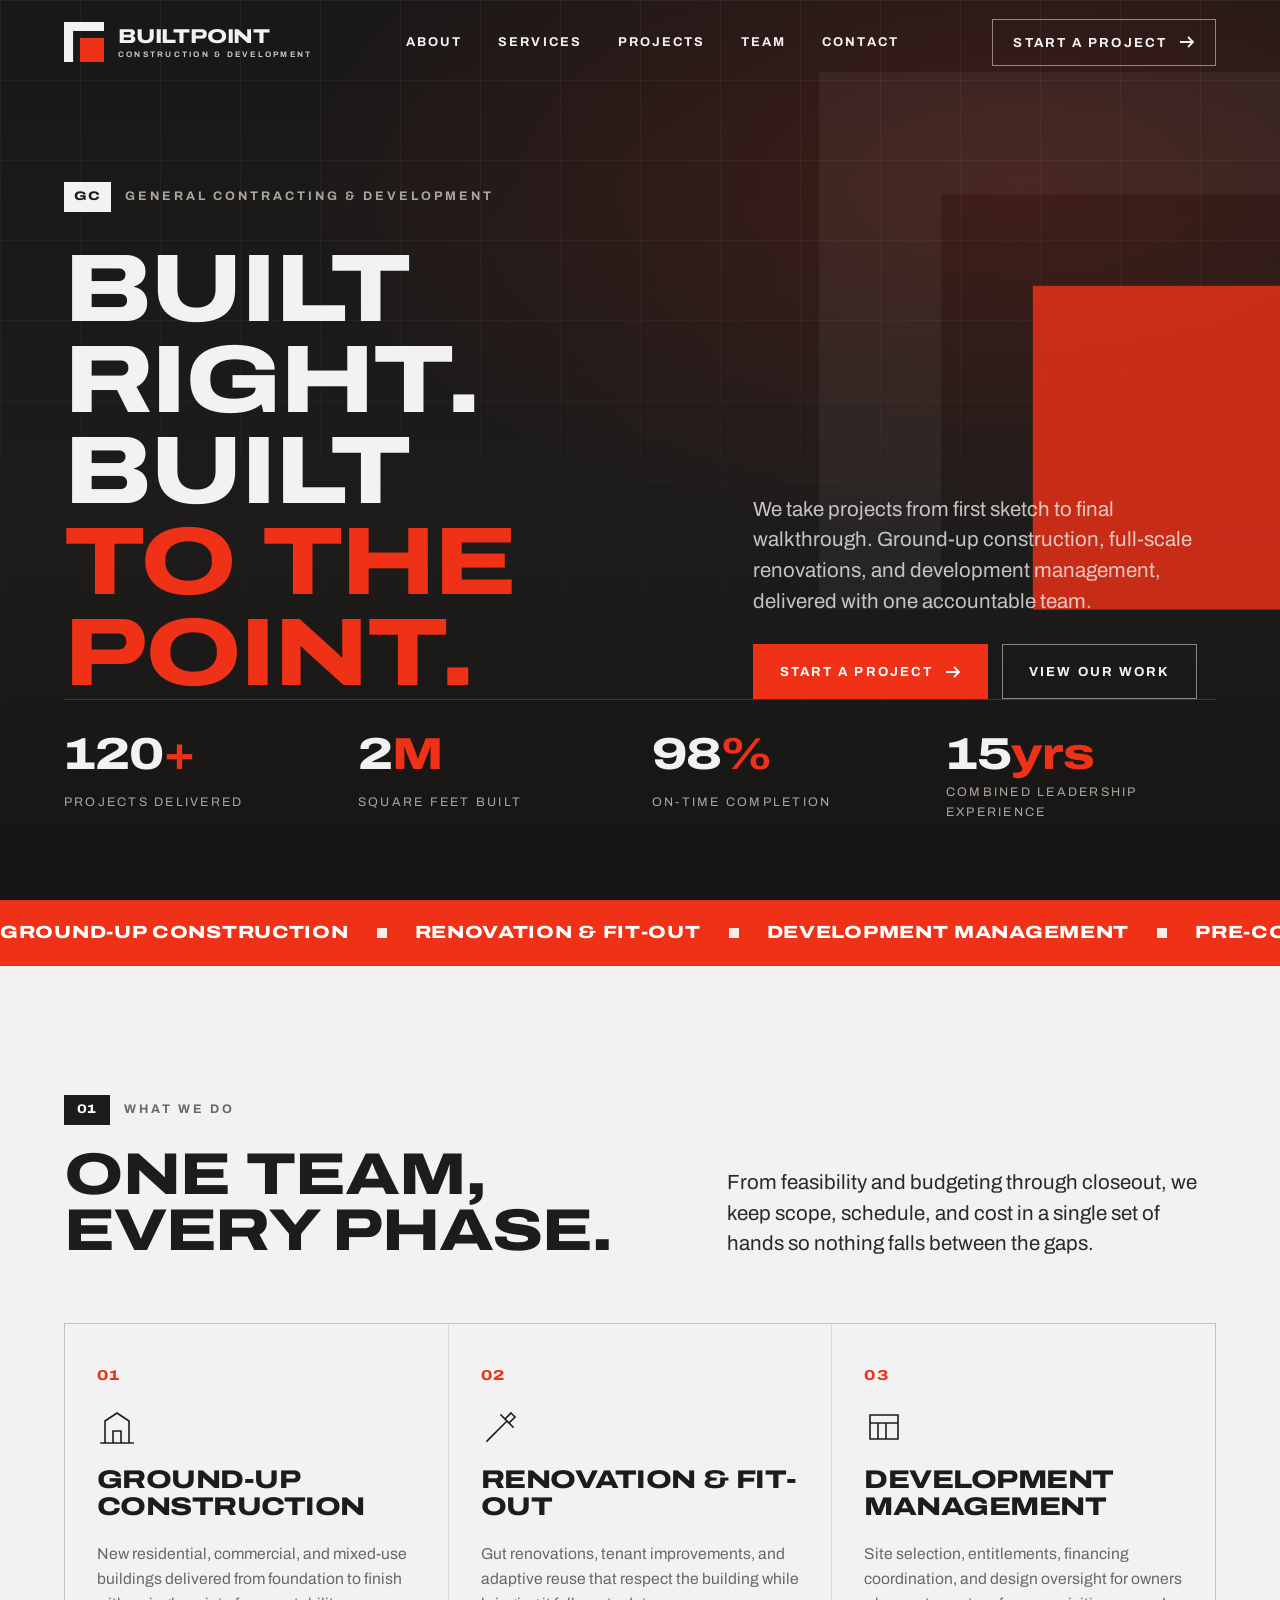
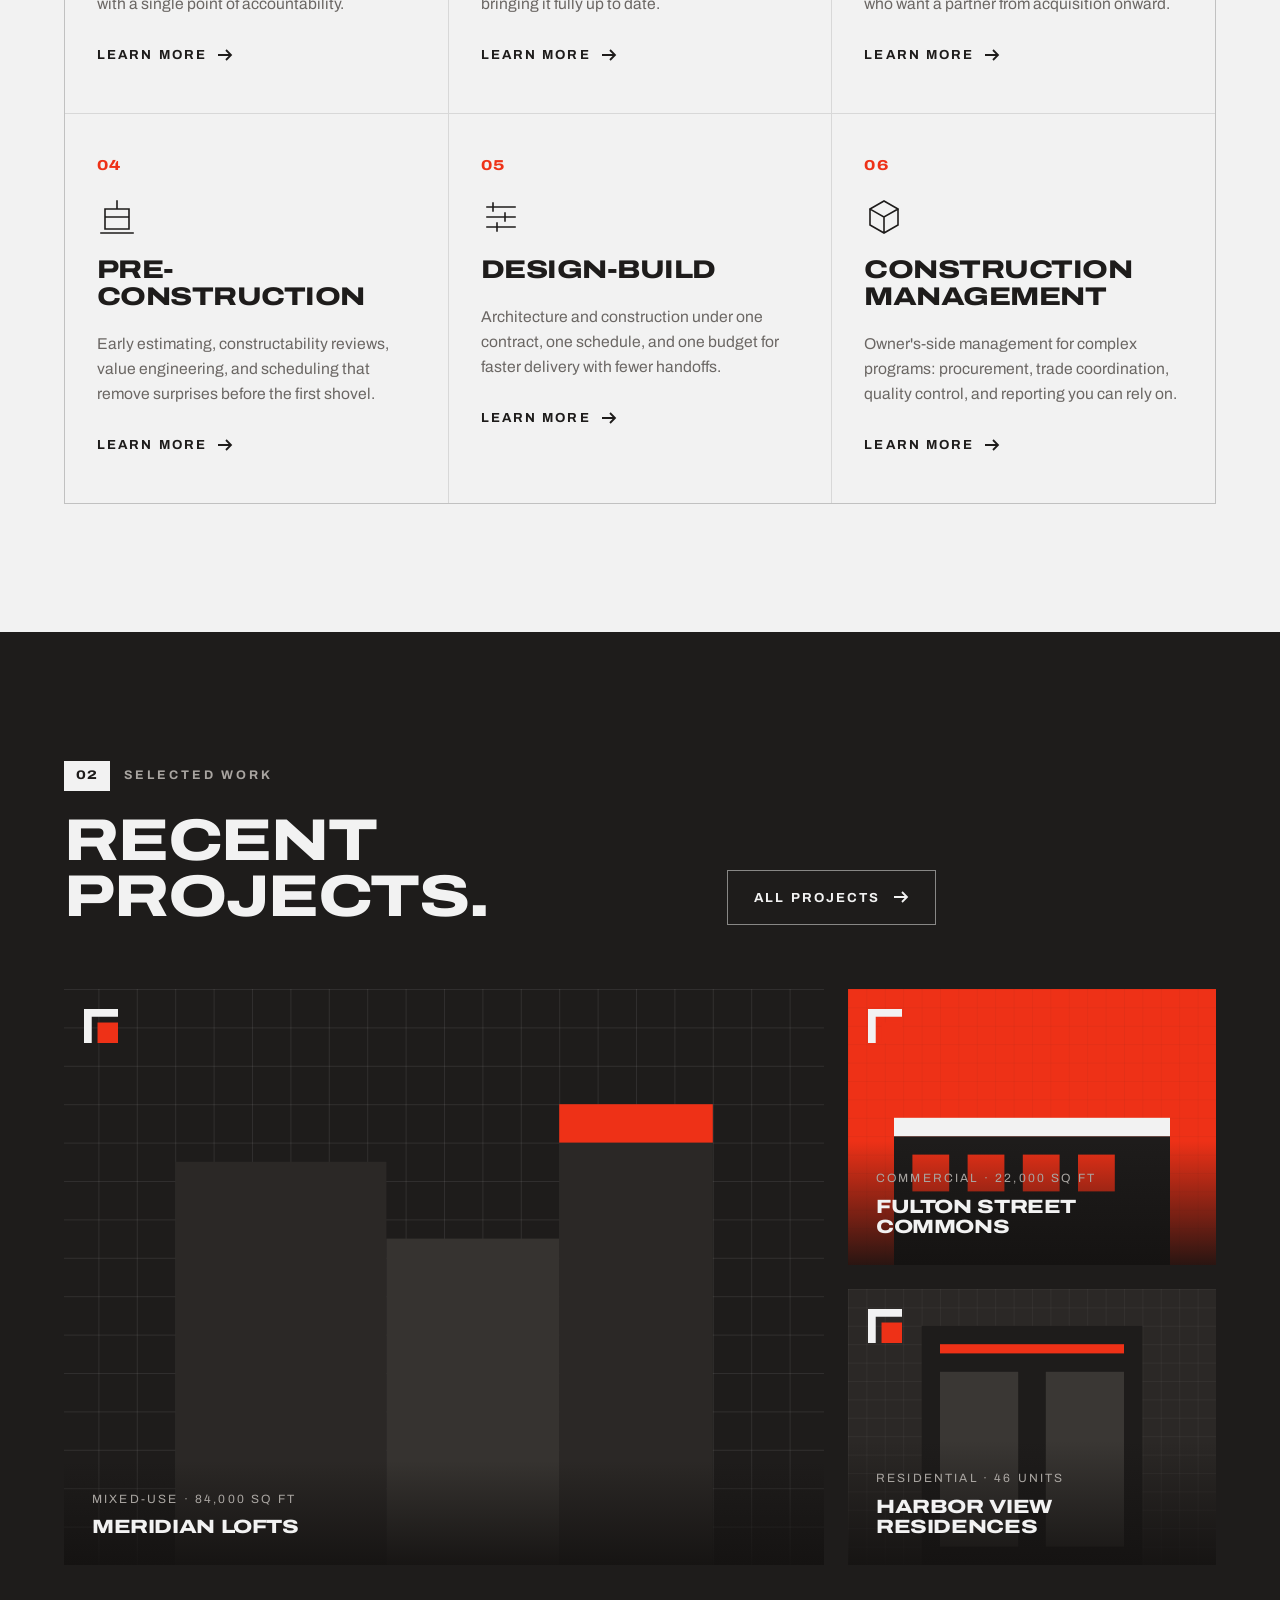
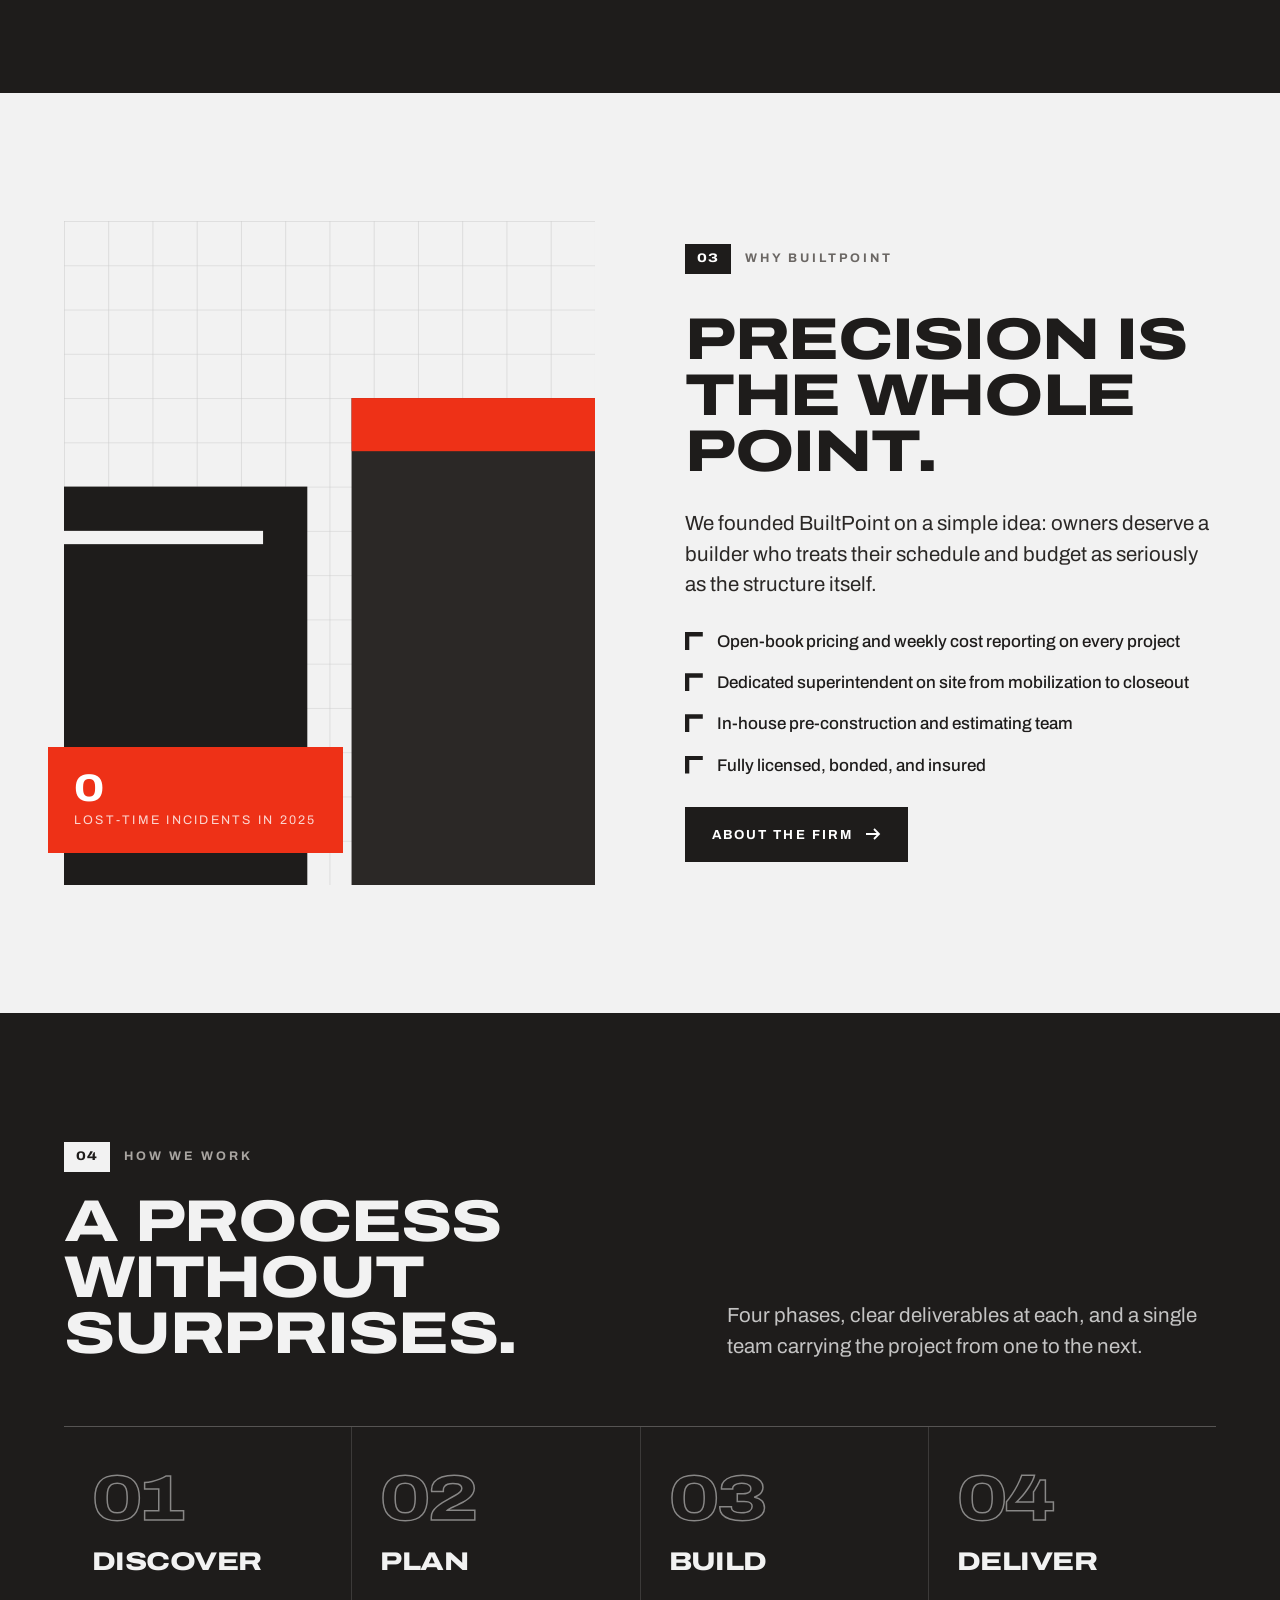
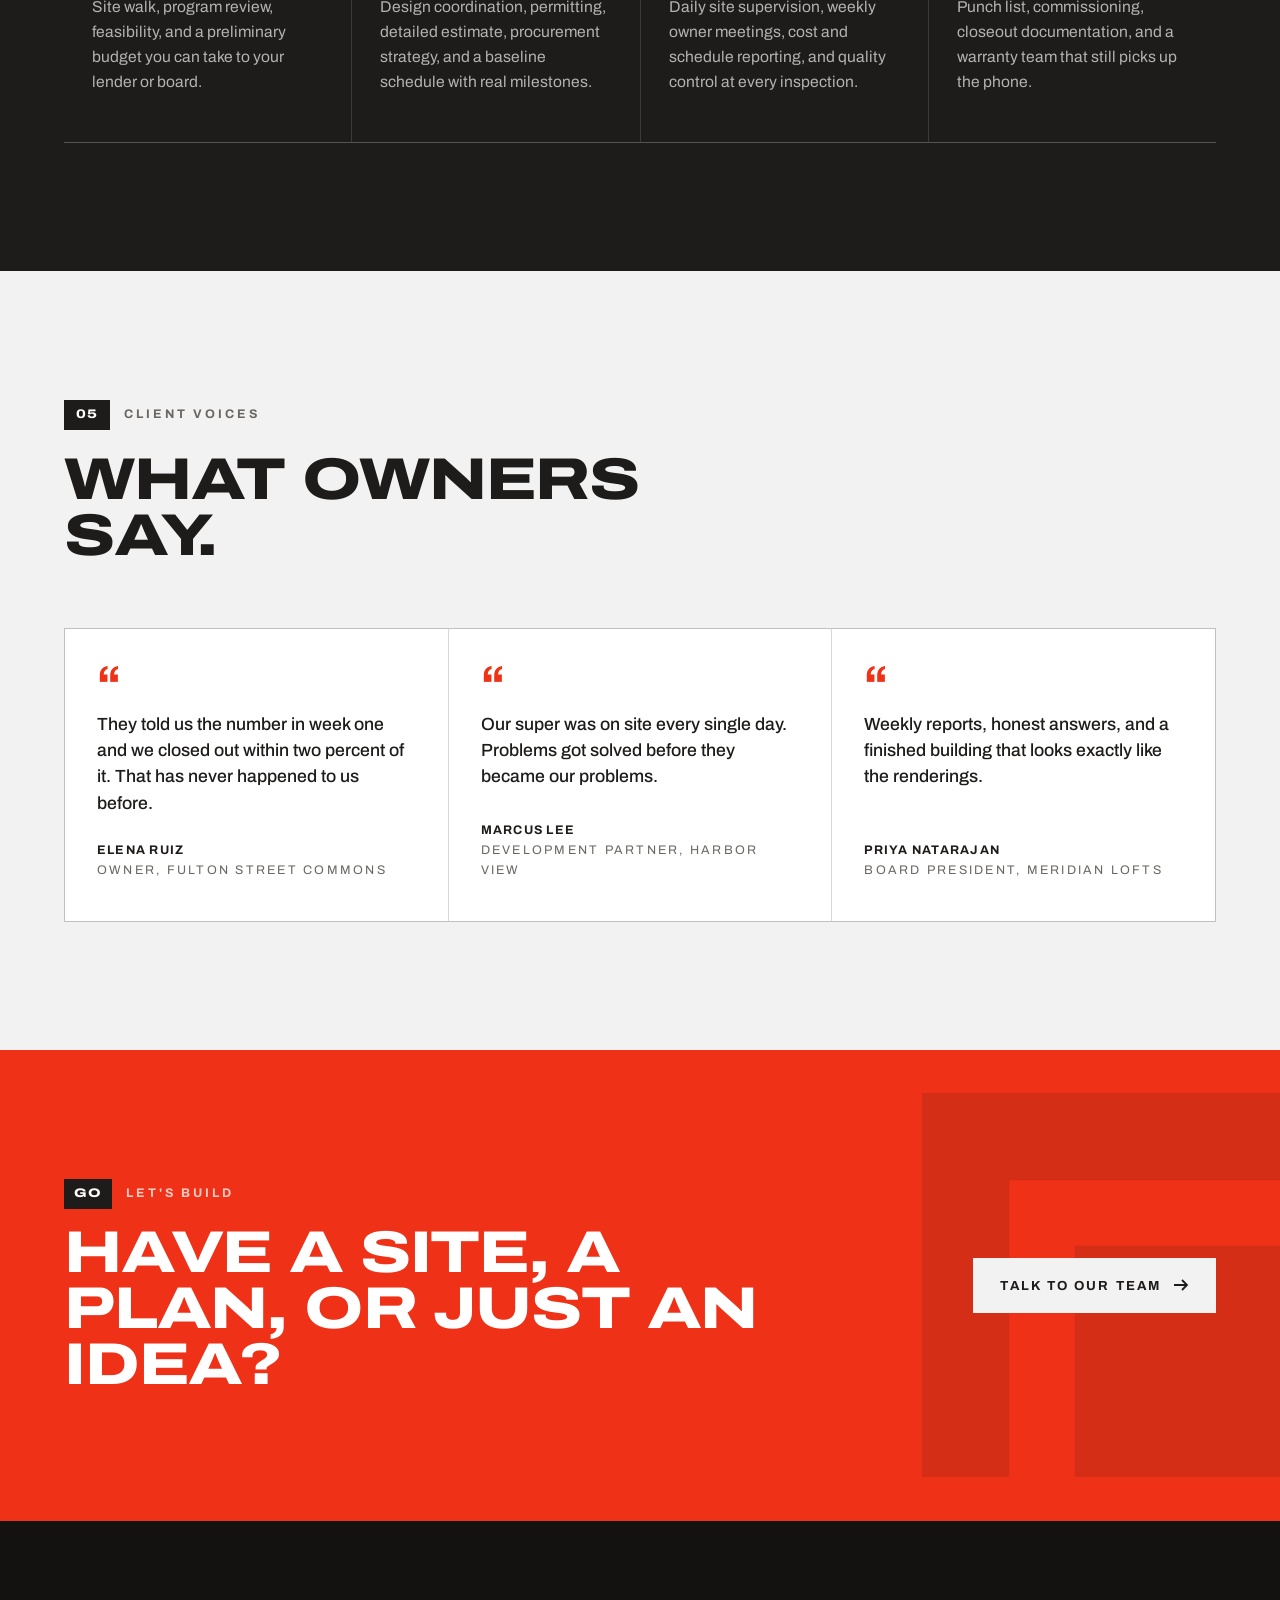
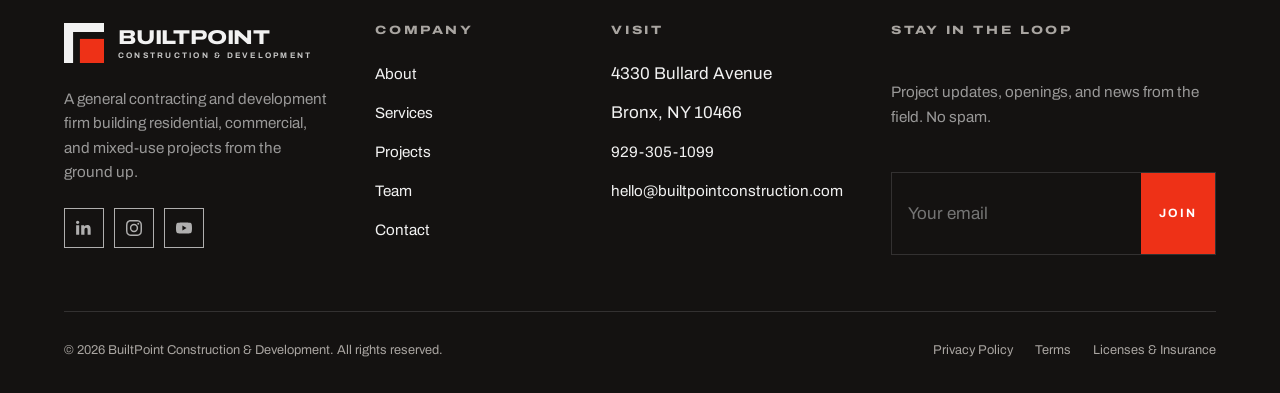
==== commit c823b539: "Update company phone number to 929-305-1099 Co-Authored-By: Claude Fable 5.1 <noreply@anthropic.com>" ====
--- a/index.html
+++ b/index.html
@@ -45,7 +45,7 @@
     <div>
       <strong>BuiltPoint Construction &amp; Development</strong><br>
       4330 Bullard Avenue<br>Bronx, NY 10466<br>
-      <a href="tel:+19293051232">929-305-1232</a> · <a href="mailto:hello@builtpointconstruction.com">hello@builtpointconstruction.com</a>
+      <a href="tel:+19293051099">929-305-1099</a> · <a href="mailto:hello@builtpointconstruction.com">hello@builtpointconstruction.com</a>
     </div>
     <div class="social">
   <a href="#" aria-label="LinkedIn"><svg viewBox="0 0 24 24"><path d="M4.98 3.5C4.98 4.88 3.87 6 2.5 6S0 4.88 0 3.5 1.12 1 2.5 1s2.48 1.12 2.48 2.5zM.2 8h4.6v14H.2V8zm7.6 0h4.4v1.9h.1c.6-1.1 2.1-2.3 4.3-2.3 4.6 0 5.4 3 5.4 6.9V22h-4.6v-6.6c0-1.6 0-3.6-2.2-3.6s-2.5 1.7-2.5 3.5V22H7.8V8z"/></svg></a>
@@ -286,7 +286,7 @@
         <ul>
           <li>4330 Bullard Avenue</li>
           <li>Bronx, NY 10466</li>
-          <li><a href="tel:+19293051232">929-305-1232</a></li>
+          <li><a href="tel:+19293051099">929-305-1099</a></li>
           <li><a href="mailto:hello@builtpointconstruction.com">hello@builtpointconstruction.com</a></li>
         </ul>
       </div>
--- a/css/styles.css
+++ b/css/styles.css
@@ -607,3 +607,13 @@
 @media (max-width: 899px) {
   .hero__mark { right: -34vw; top: 2vh; width: 70vw; opacity: .55; }
 }
+
+/* Phones: shorter headshot in the team modal so the name and bio show at once,
+   and leader photos that don't span the full screen width */
+@media (max-width: 719px) {
+  .modal__photo { aspect-ratio: 16 / 10; }
+  .modal__photo img { object-position: center 25%; }
+}
+@media (max-width: 599px) {
+  .leader__photo { max-width: 75%; }
+}
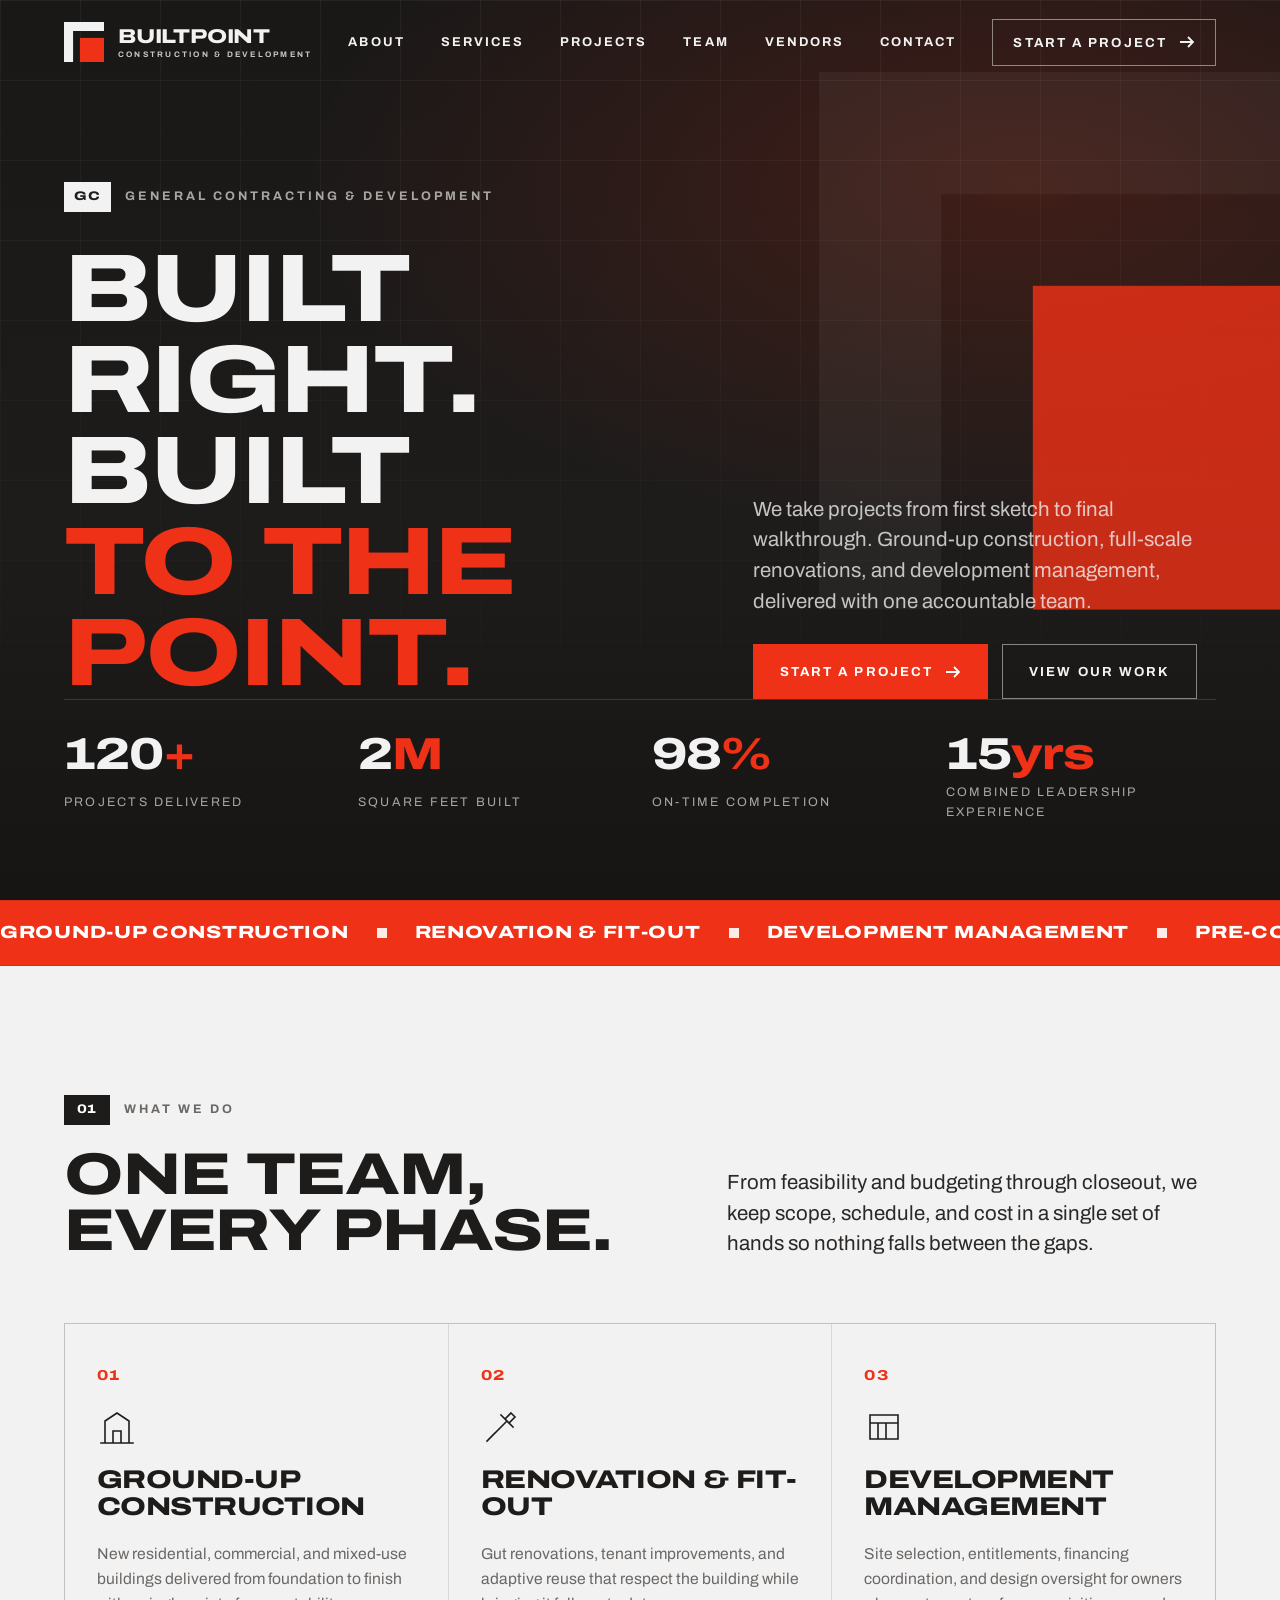
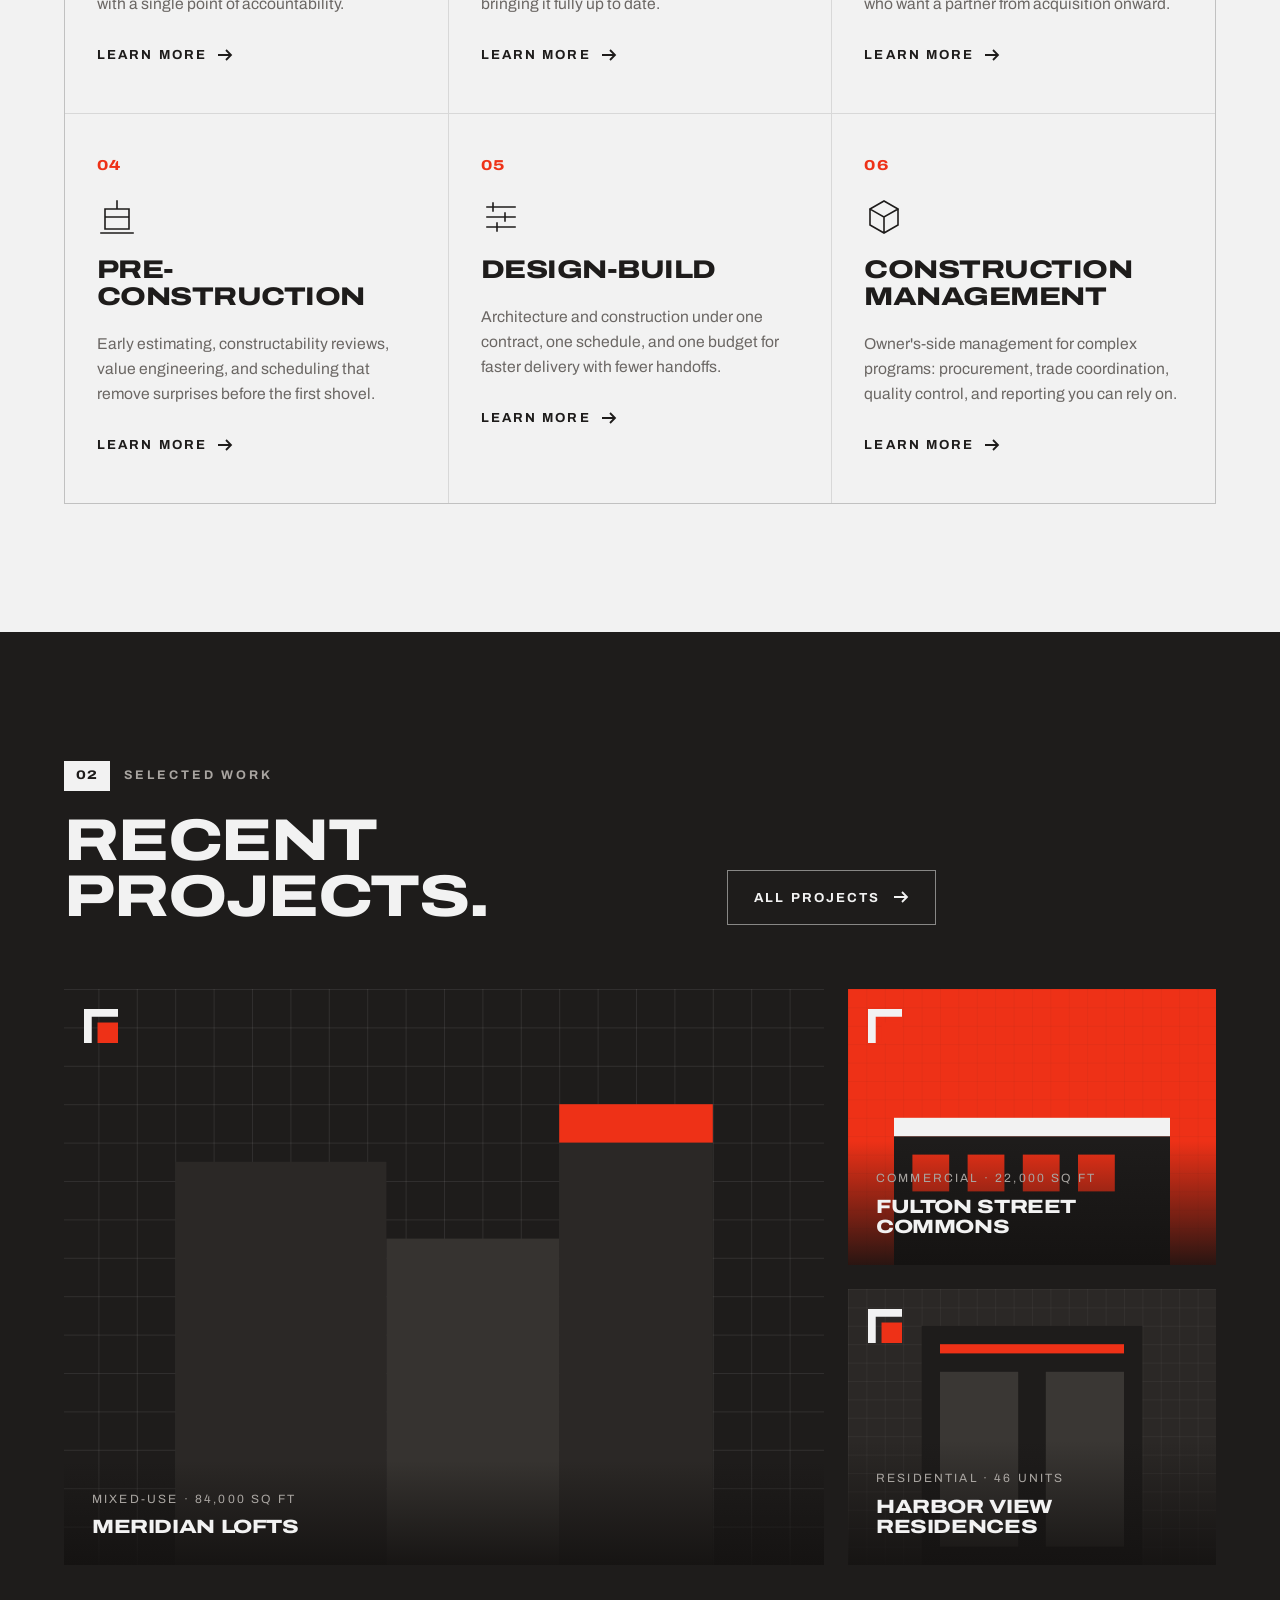
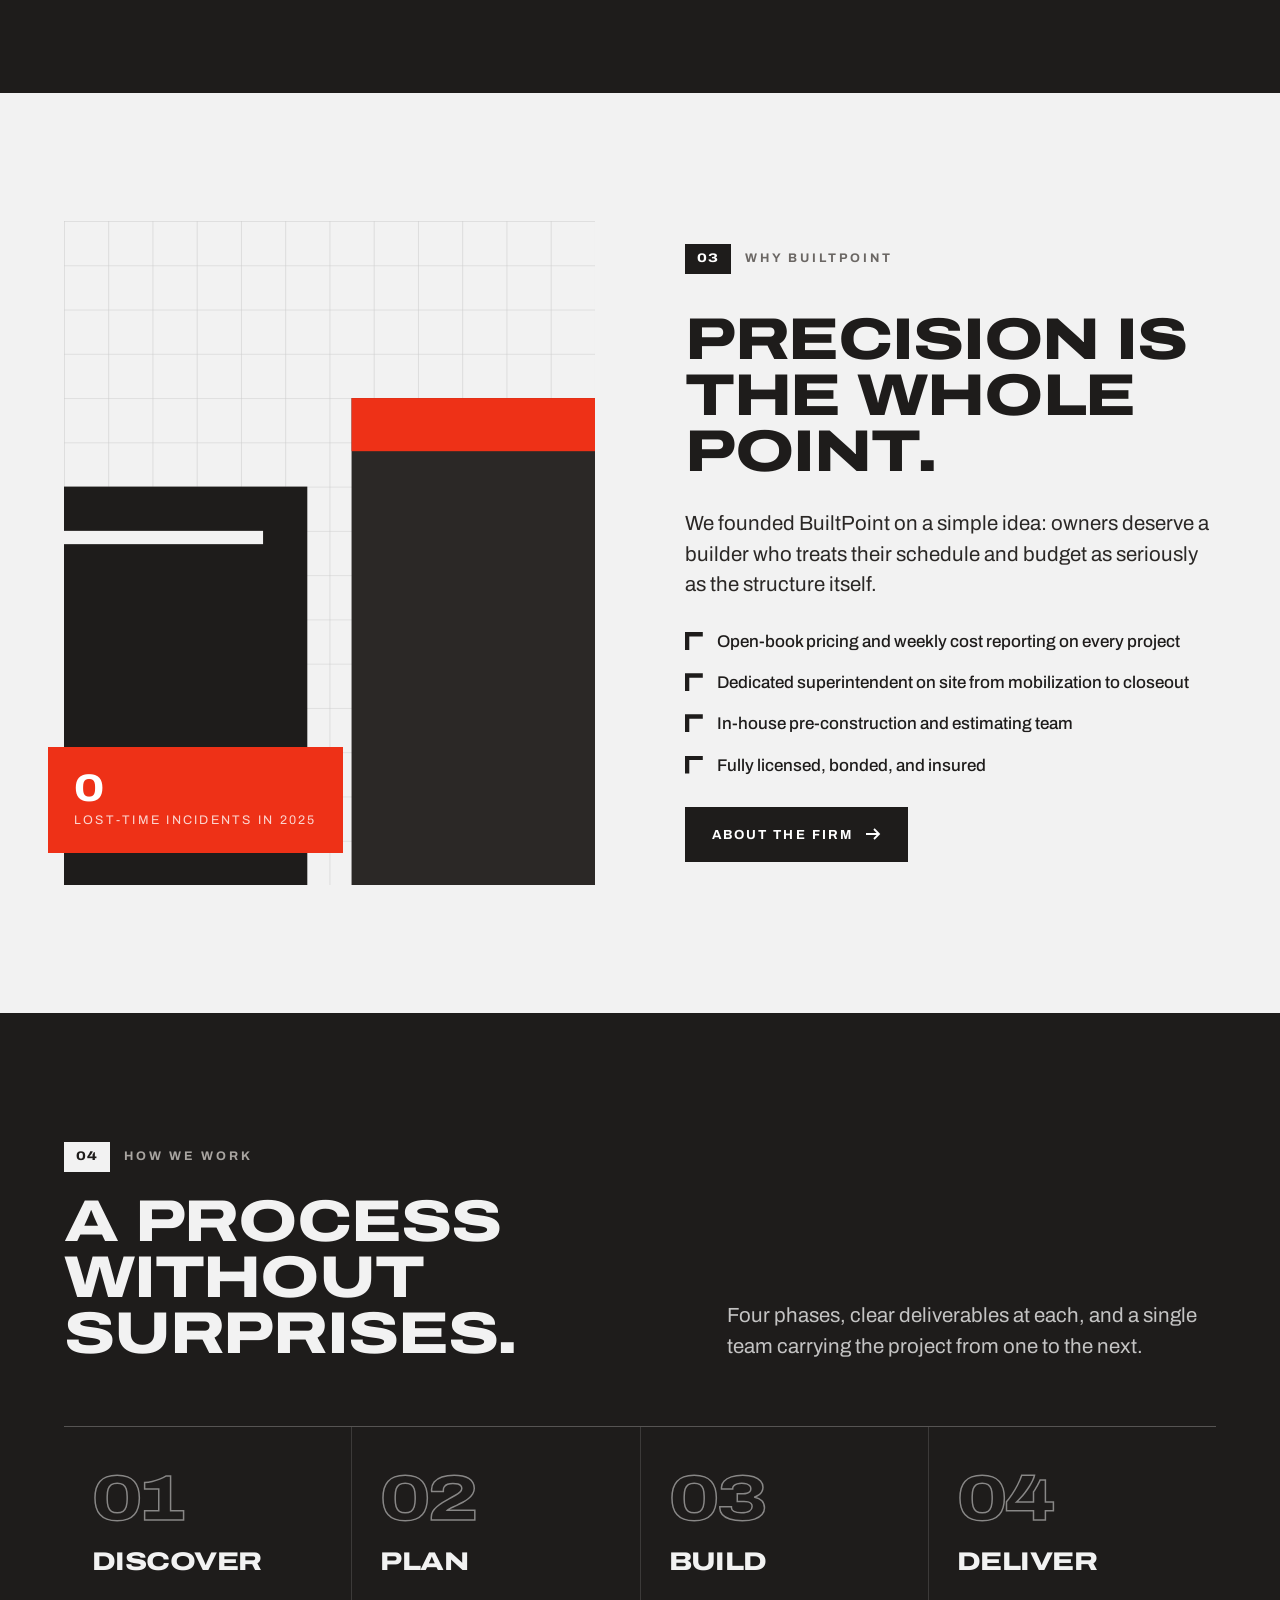
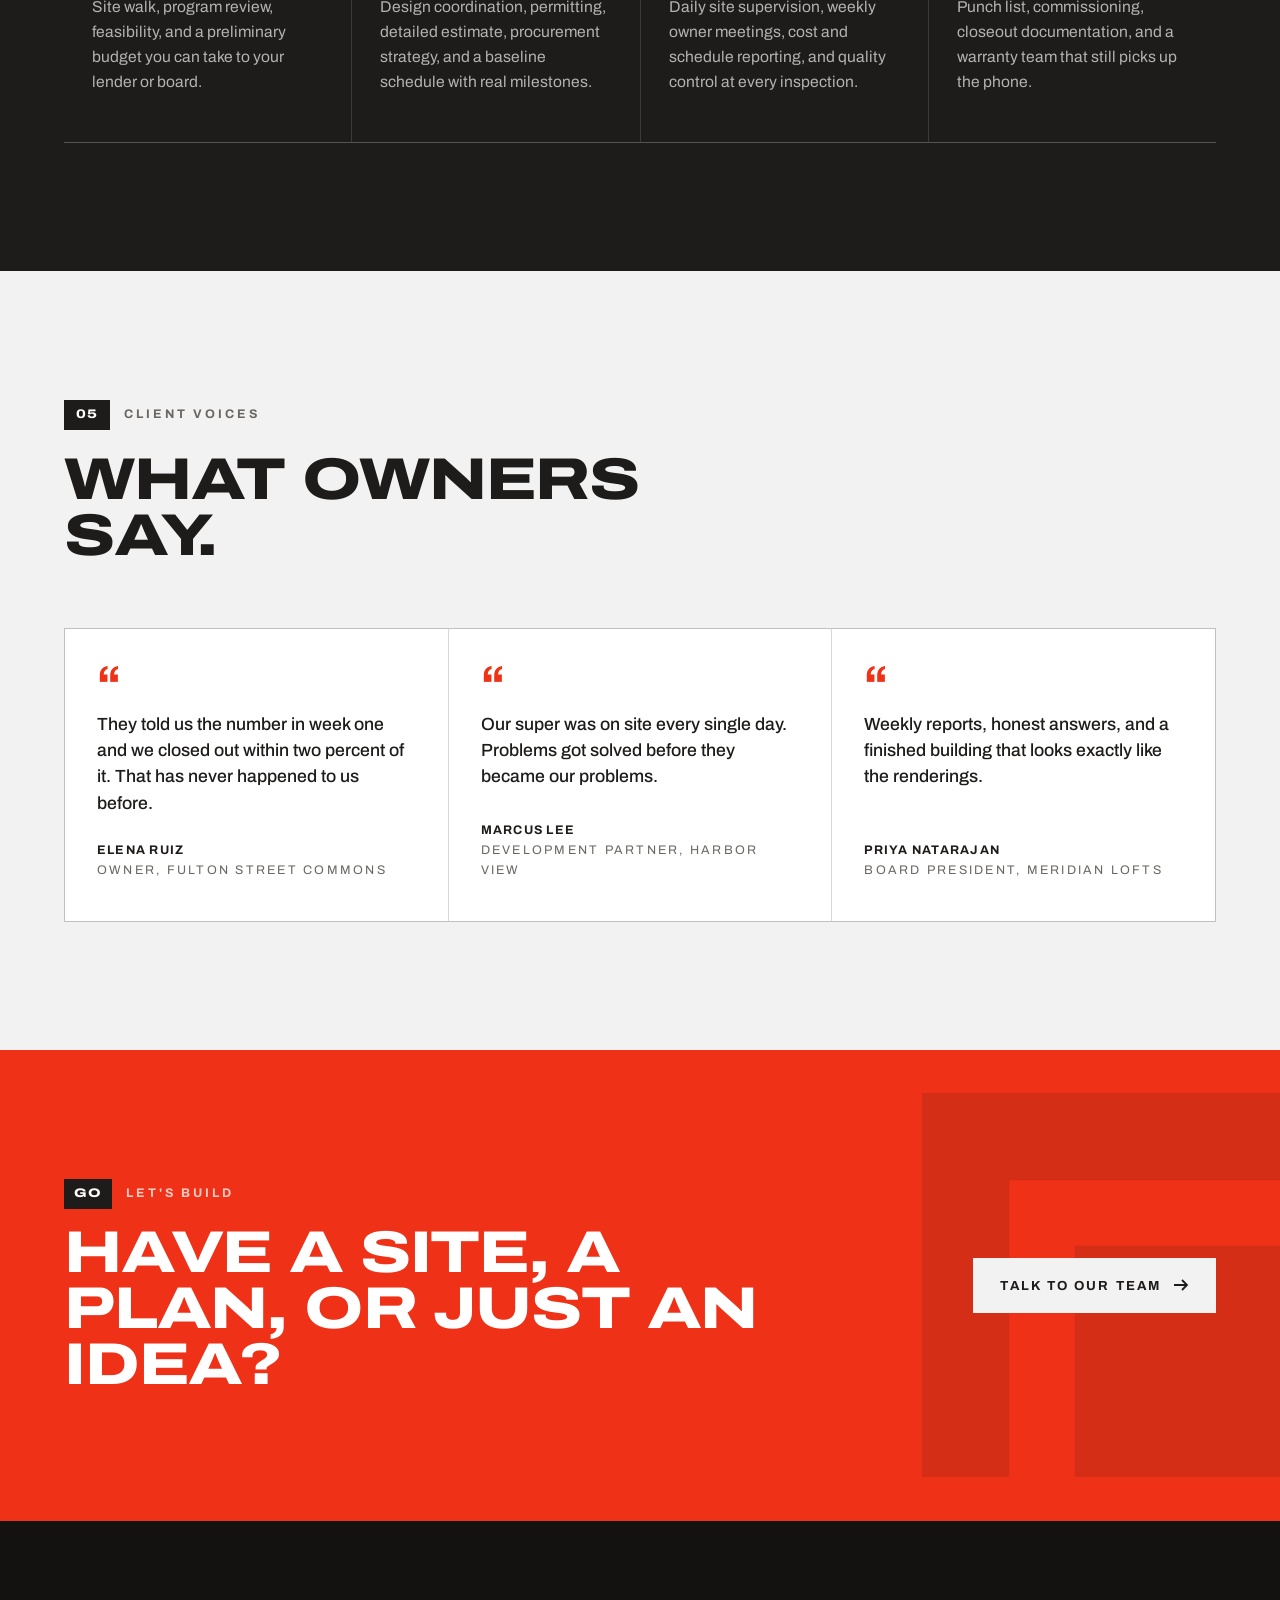
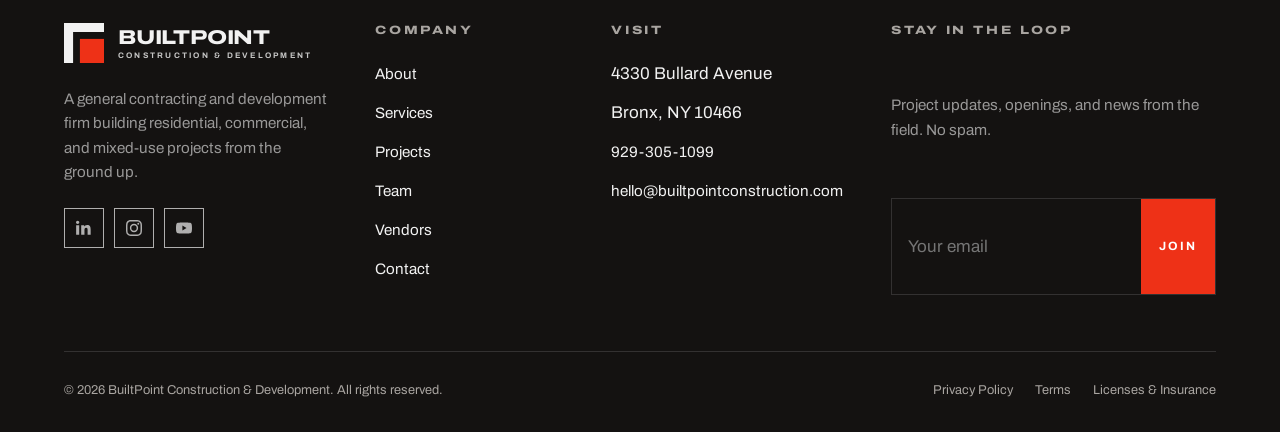
==== commit 24d75894: "Add Vendors page with subcontractor and supplier application New vendors.html with a why-work-with-u" ====
--- a/index.html
+++ b/index.html
@@ -27,6 +27,7 @@
         <a href="services.html">Services</a>
         <a href="projects.html">Projects</a>
         <a href="team.html">Team</a>
+        <a href="vendors.html">Vendors</a>
         <a href="contact.html">Contact</a>
     </nav>
     <a class="btn btn--ghost header-cta" href="contact.html">Start a project <svg viewBox="0 0 16 16" fill="none" stroke="currentColor" stroke-width="1.8" aria-hidden="true"><path d="M1 8h13M9 3l5 5-5 5"/></svg></a>
@@ -39,6 +40,7 @@
     <a href="services.html">Services</a>
     <a href="projects.html">Projects</a>
     <a href="team.html">Team</a>
+    <a href="vendors.html">Vendors</a>
     <a href="contact.html">Contact</a>
   </nav>
   <div class="menu__meta">
@@ -278,6 +280,7 @@
           <li><a href="services.html">Services</a></li>
           <li><a href="projects.html">Projects</a></li>
           <li><a href="team.html">Team</a></li>
+          <li><a href="vendors.html">Vendors</a></li>
           <li><a href="contact.html">Contact</a></li>
         </ul>
       </div>
--- a/css/styles.css
+++ b/css/styles.css
@@ -617,3 +617,19 @@
 @media (max-width: 599px) {
   .leader__photo { max-width: 75%; }
 }
+
+/* Vendors page -------------------------------------------------------- */
+.trades { display: flex; flex-wrap: wrap; gap: 10px; }
+.trade {
+  padding: 12px 18px; border: 1px solid var(--line); background: var(--paper);
+  font-size: .82rem; font-weight: 700; letter-spacing: .08em; text-transform: uppercase;
+  transition: background .3s, color .3s, border-color .3s;
+}
+.trade:hover { background: var(--ink); color: var(--white); border-color: var(--ink); }
+fieldset.field { border: 0; padding: 0; margin: 0; min-width: 0; }
+.field__legend { font-size: .75rem; letter-spacing: .2em; text-transform: uppercase; font-weight: 700; color: var(--mute); padding: 0; margin-bottom: 8px; }
+.check-row { display: flex; flex-wrap: wrap; gap: 10px 24px; }
+.check { display: inline-flex; align-items: center; gap: 10px; font-size: .95rem; font-weight: 500; cursor: pointer; }
+.check input { width: 18px; height: 18px; accent-color: var(--red); margin: 0; }
+.header-cta { white-space: nowrap; }
+@media (min-width: 1024px) and (max-width: 1199px) { .nav { gap: 22px; } .site-header .btn { padding: 12px 16px; } }
